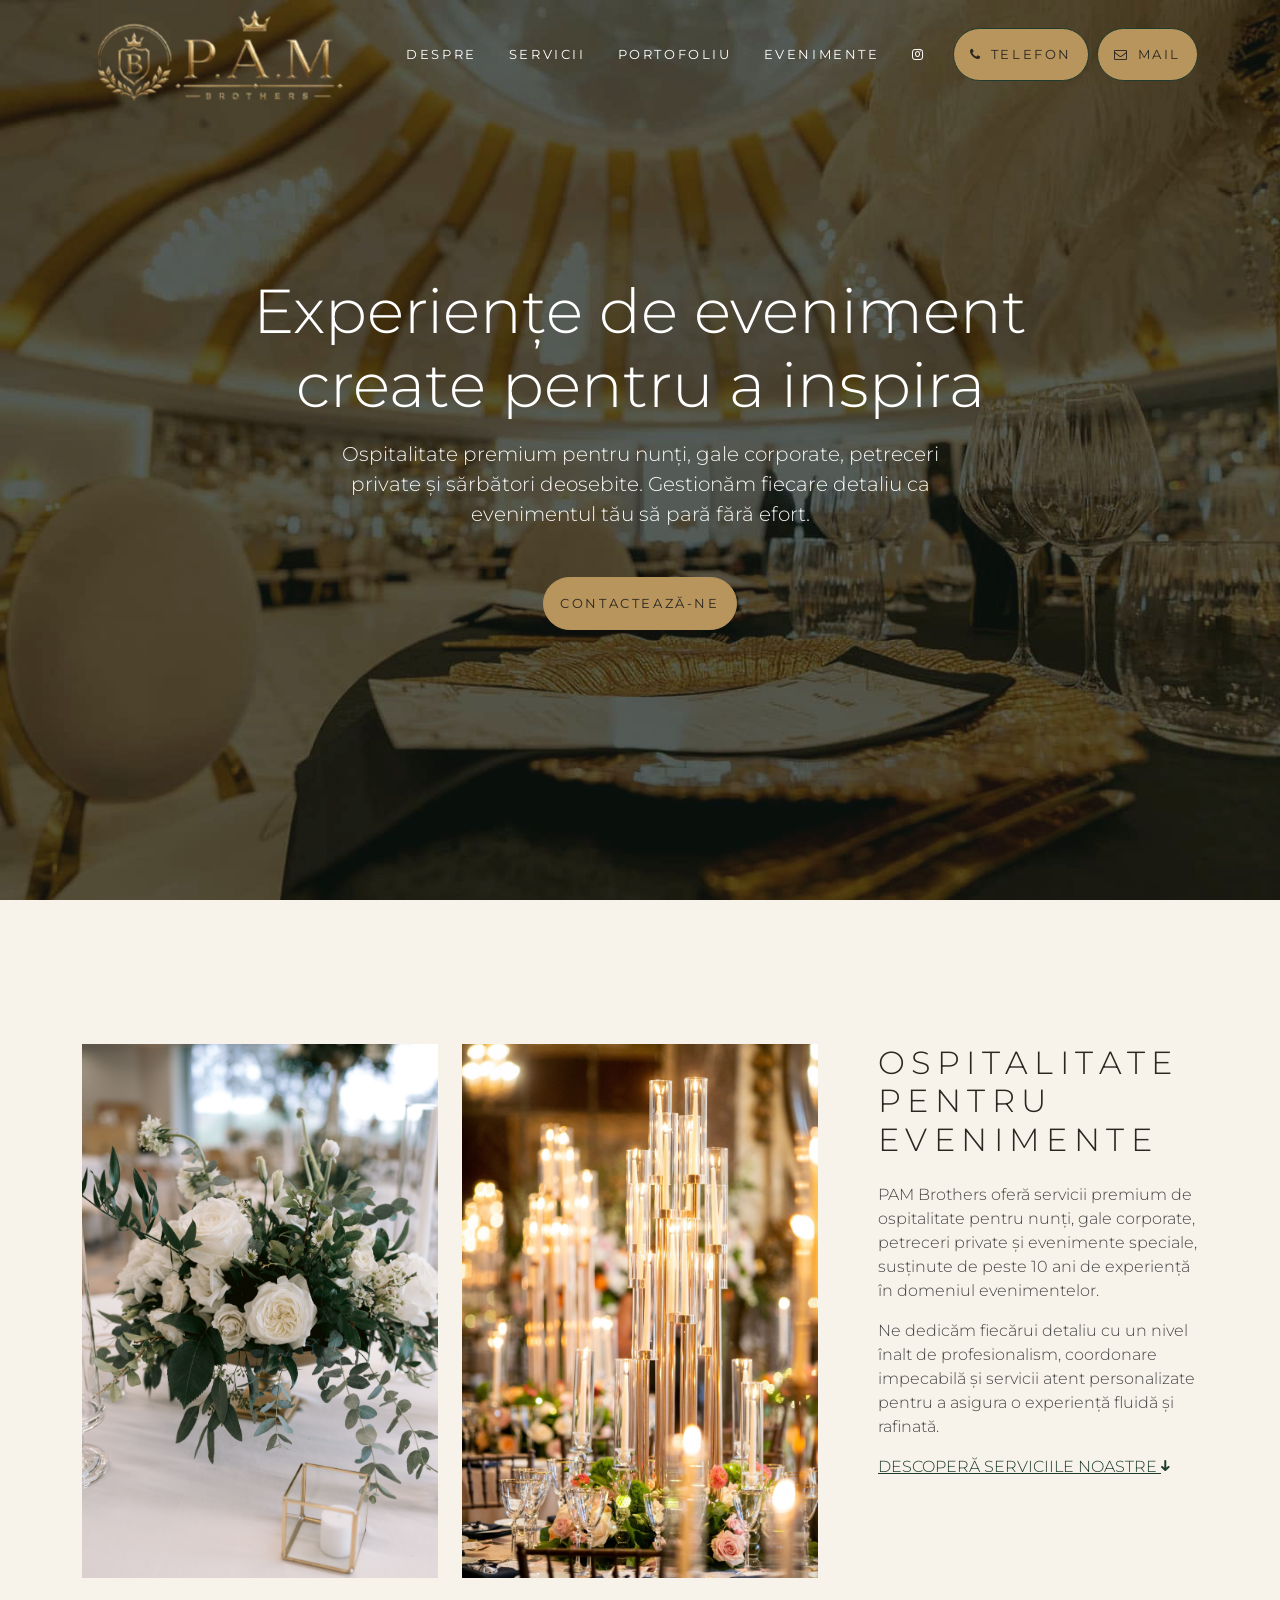
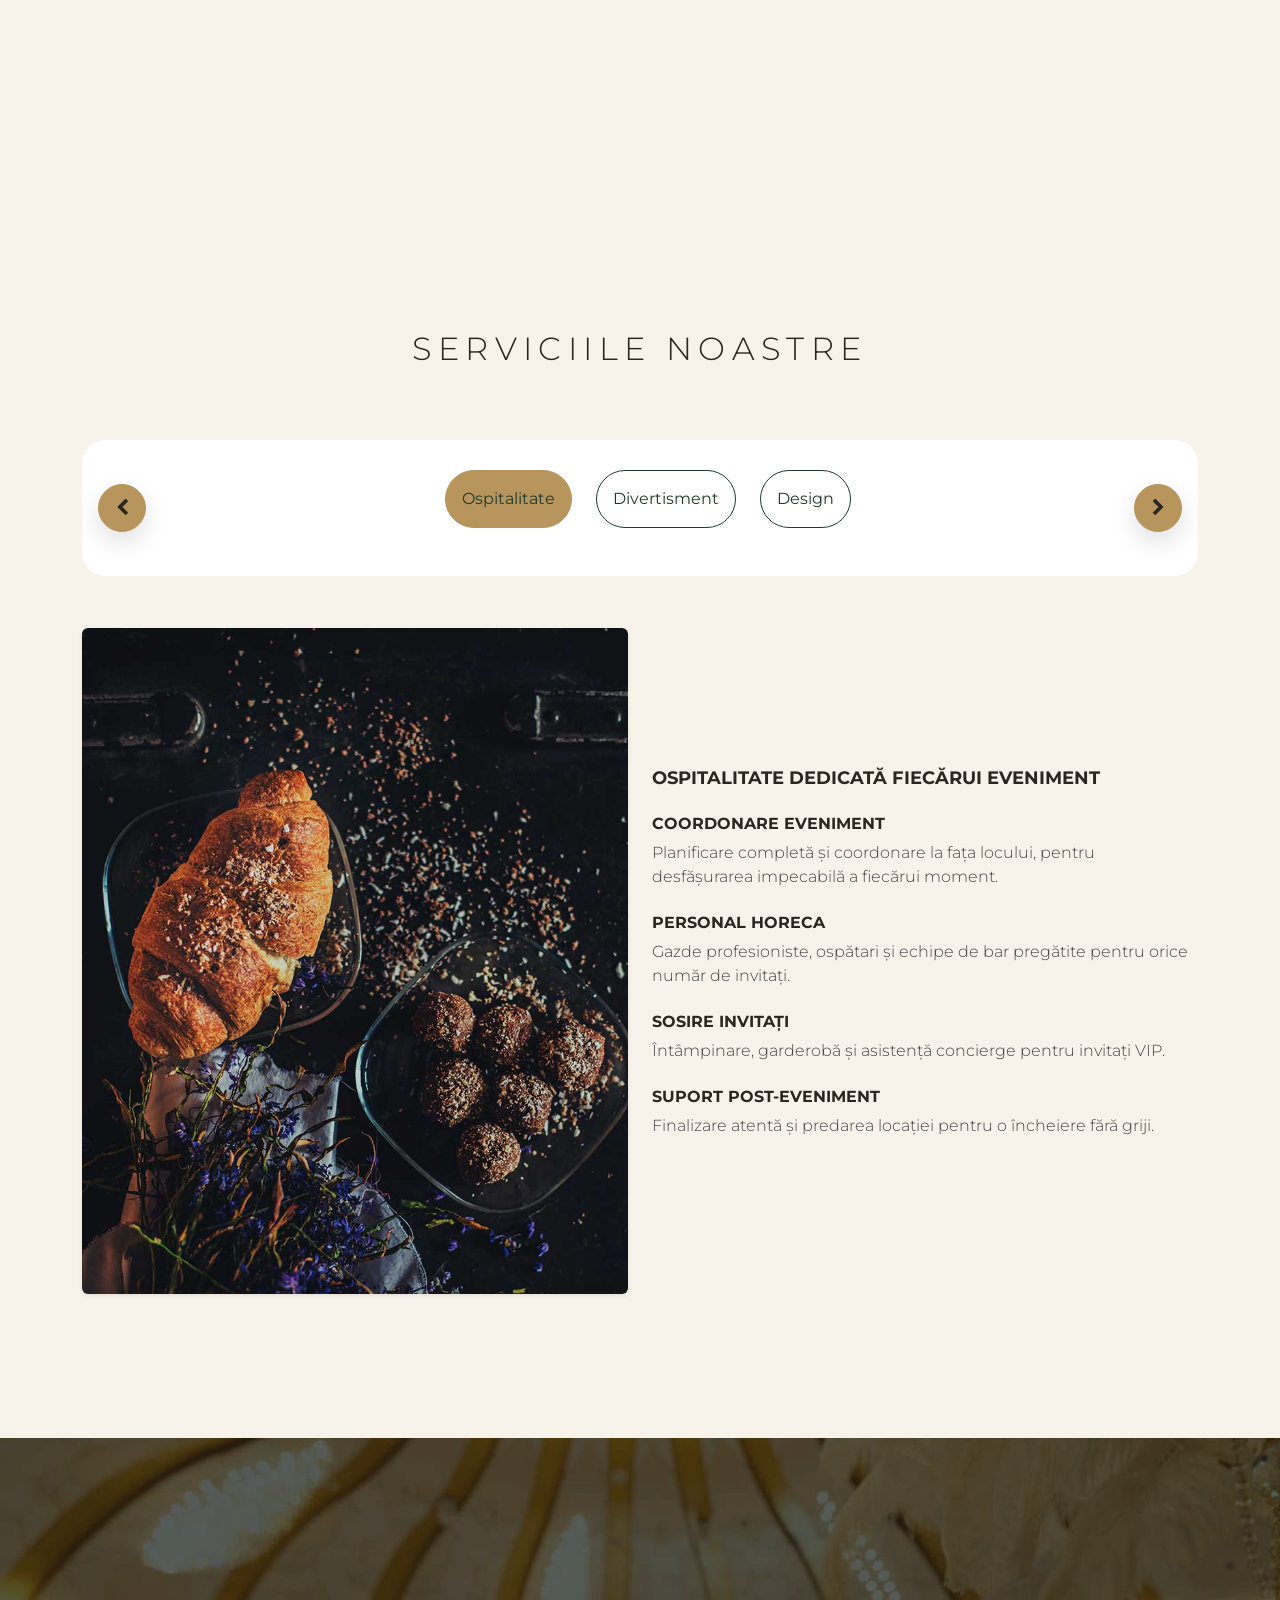
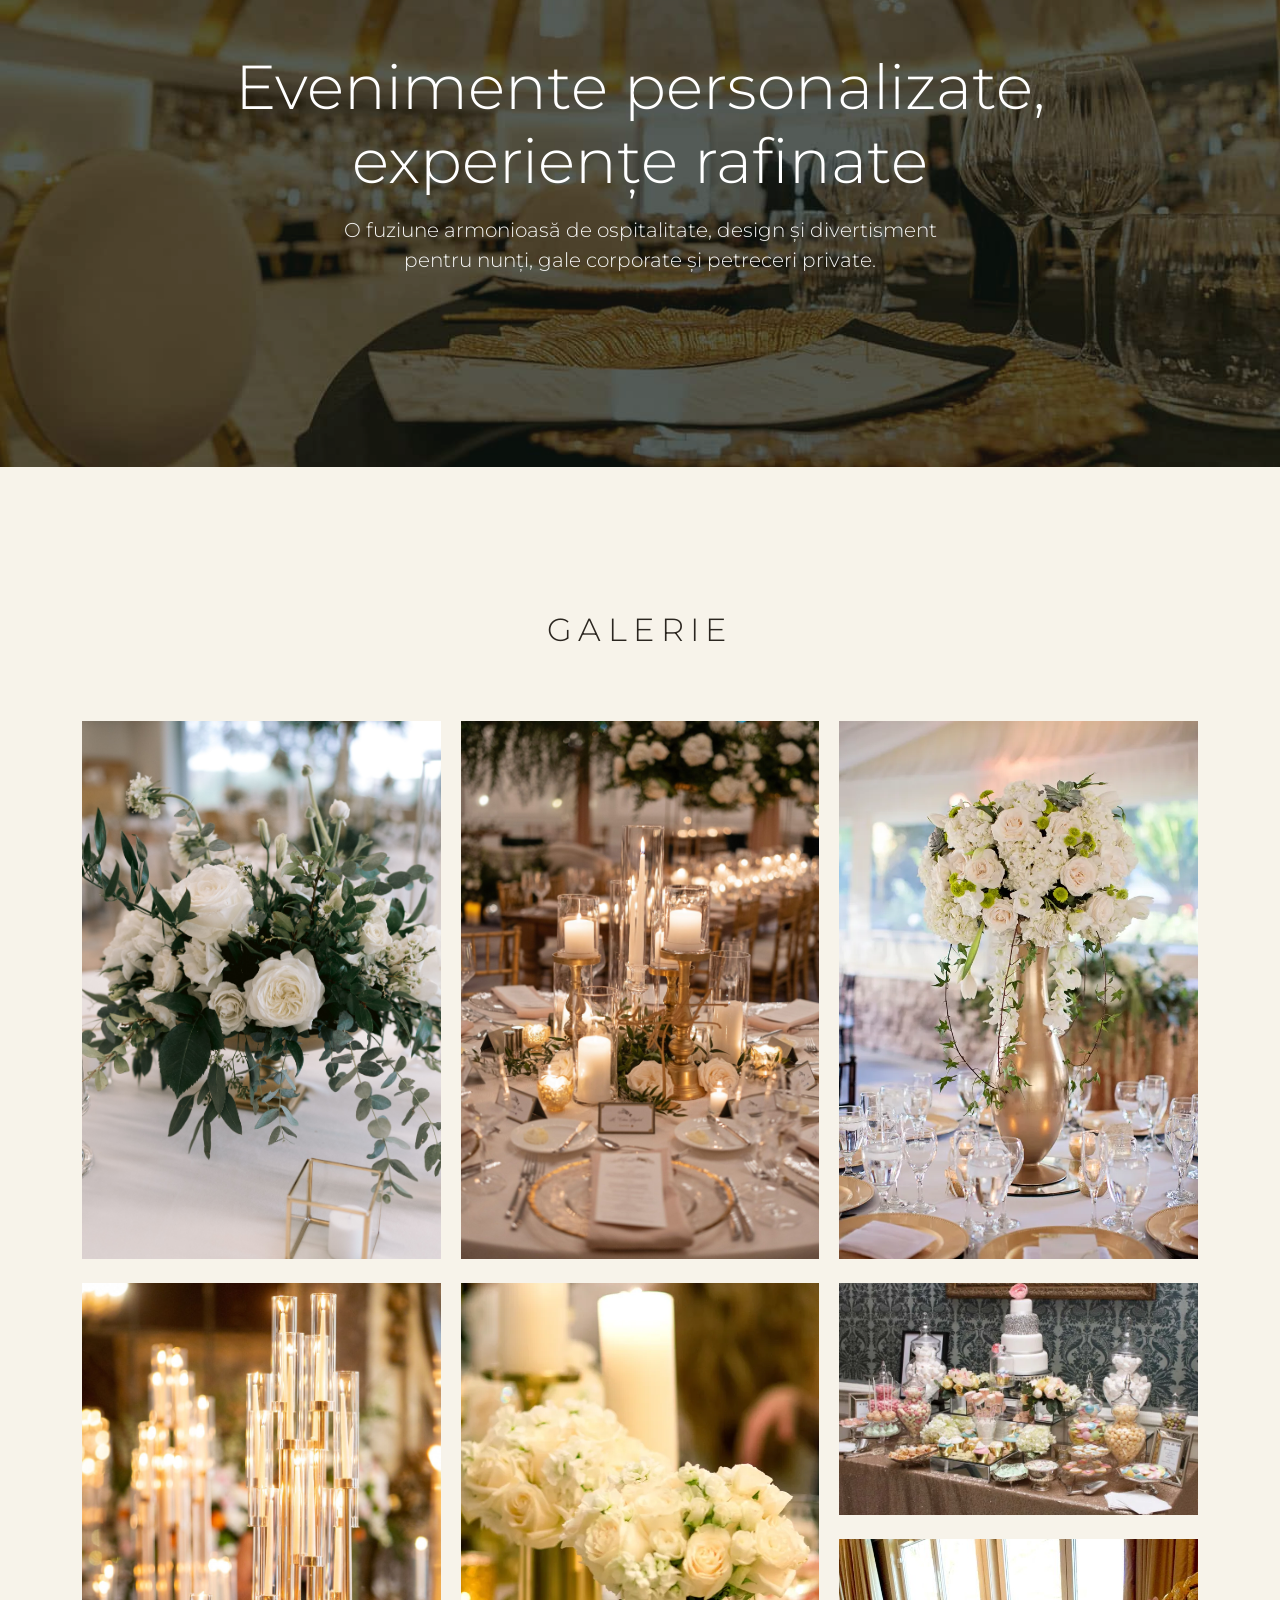
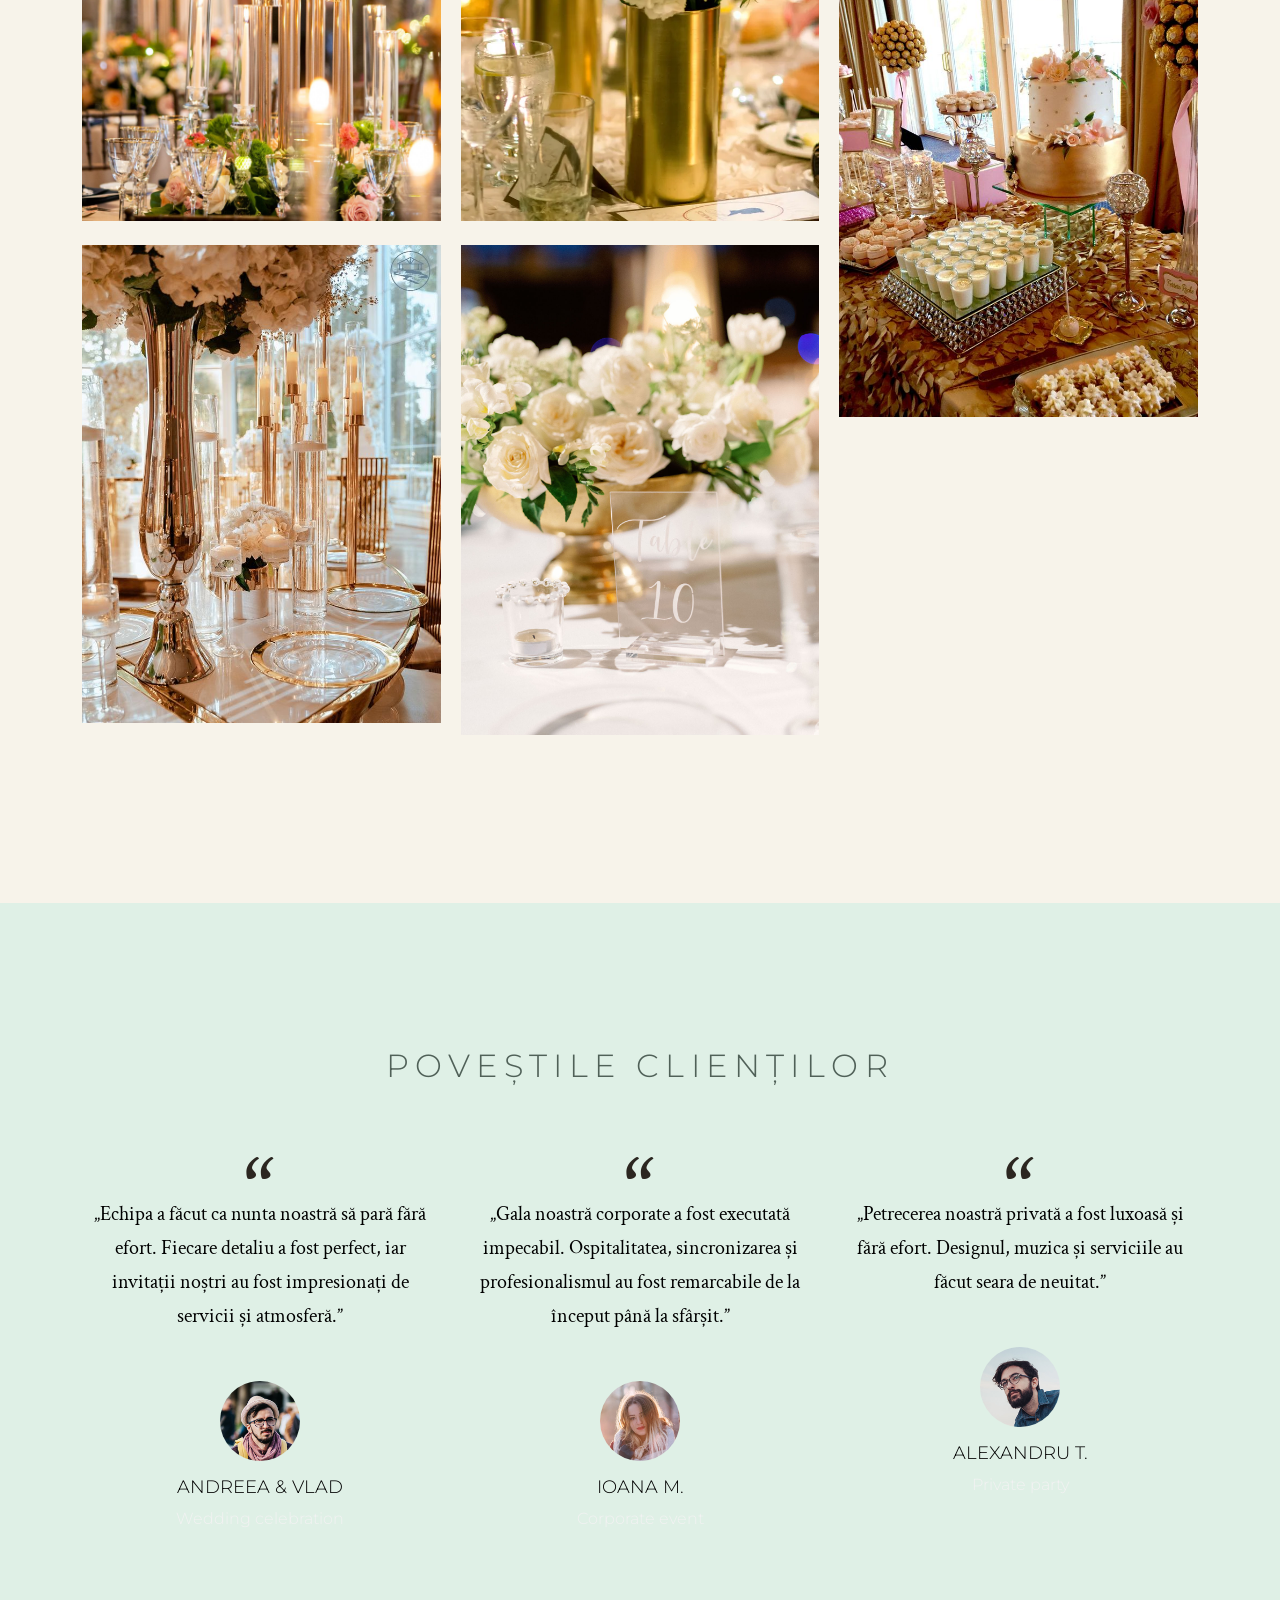
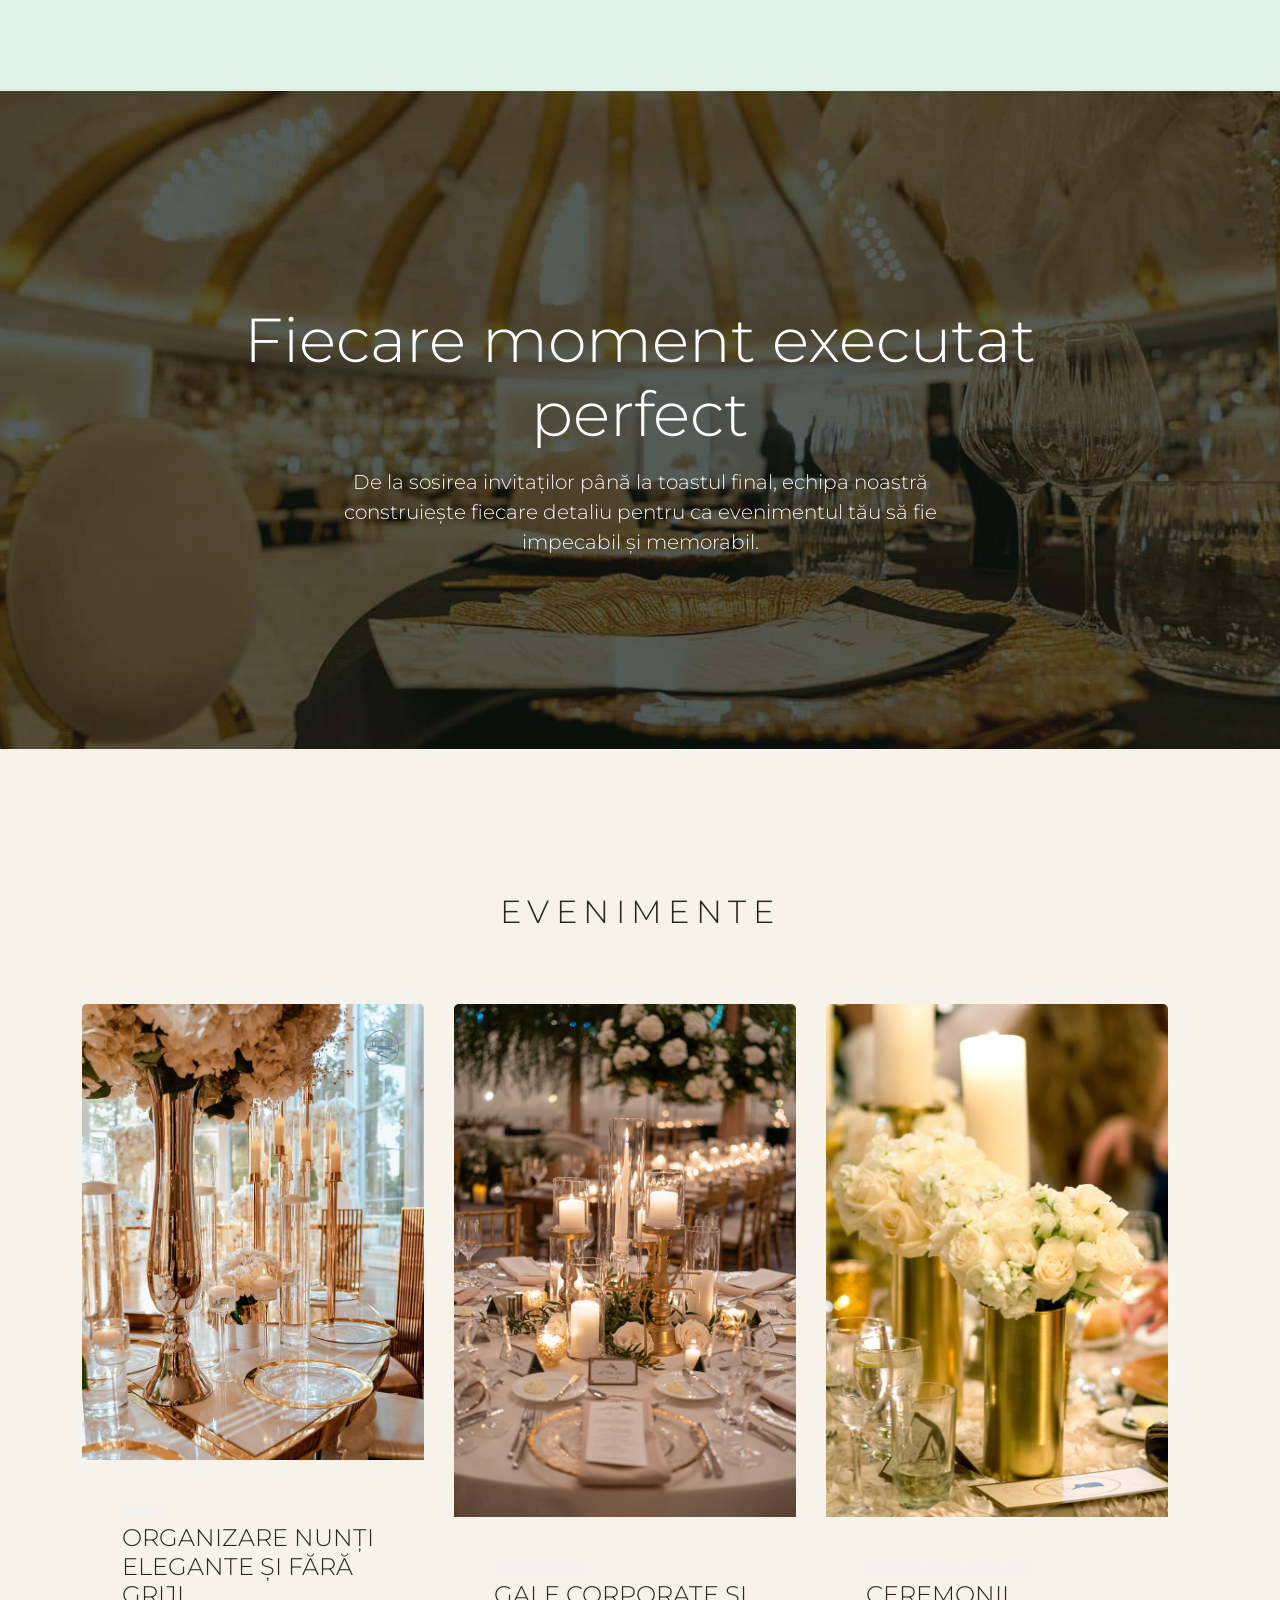
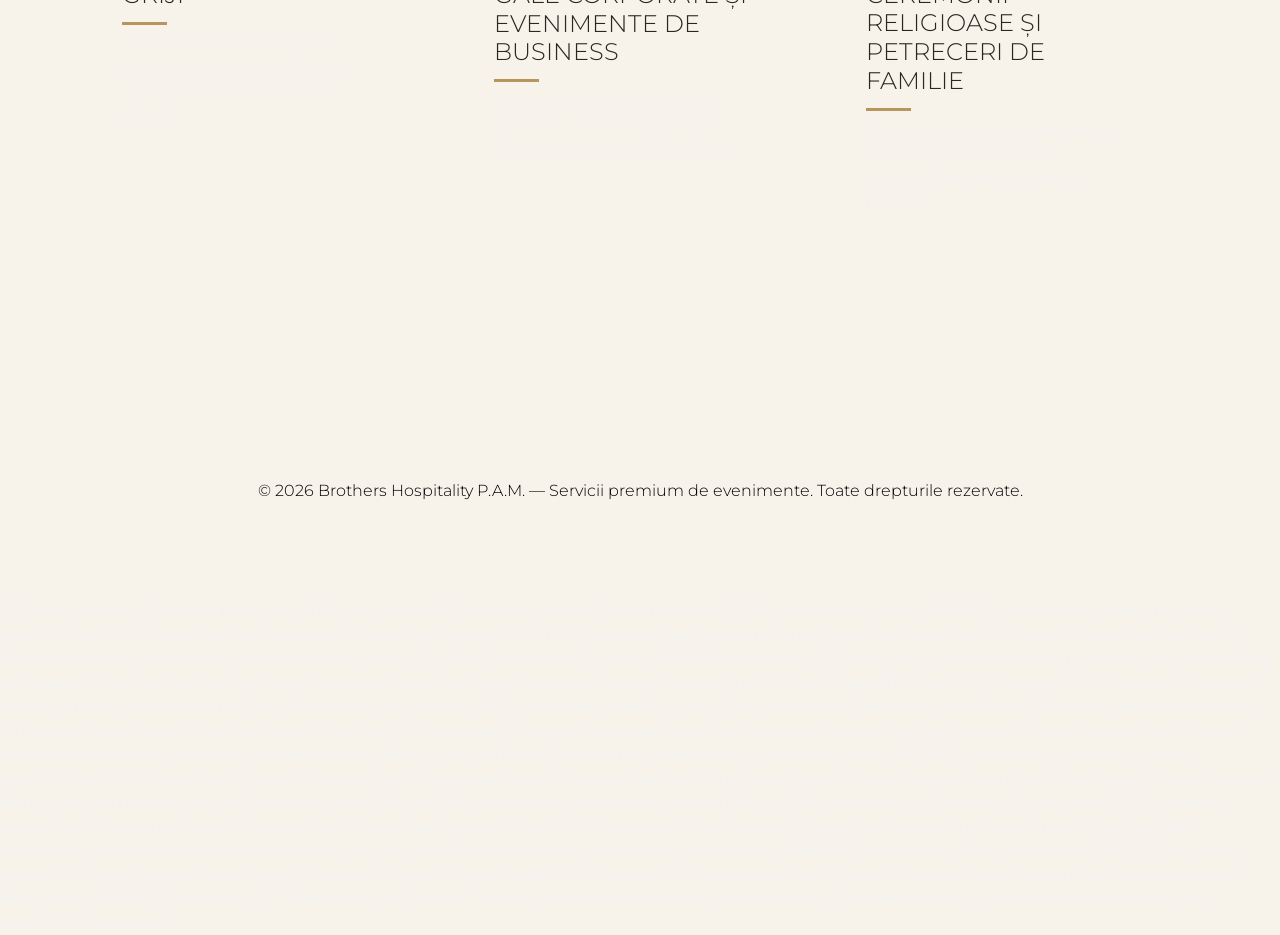
==== index.html @ 6e663c3e "Update index.html" ====
<!DOCTYPE html>
<html lang="ro">
  <head>
    <meta charset="utf-8">
    <meta name="viewport" content="width=device-width, initial-scale=1, shrink-to-fit=no">

    <title>Brothers Hospitality P.A.M. — Servicii Premium de Evenimente</title>
    <meta name="description" content="Servicii premium de evenimente pentru nunți, gale corporate, petreceri private și sărbători speciale.">
    <meta name="keywords" content="servicii evenimente, organizare nunți, gale corporate, petreceri private, ospitalitate, design eveniment">
    <meta name="robots" content="index, follow">

    <!-- Open Graph / Social Meta Tags -->
    <meta property="og:title" content="Brothers Hospitality P.A.M. — Servicii Premium de Evenimente">
    <meta property="og:description" content="Servicii premium de evenimente pentru nunți, gale corporate, petreceri private și sărbători speciale.">
    <meta property="og:image" content="https://pambrothers.com/assets/images/restaurant/1900x1200/img_1.jpg">
    <meta property="og:image:alt" content="Brothers Hospitality event photo">
    <meta property="og:image:width" content="1440">
    <meta property="og:image:height" content="1080">
    <meta property="og:type" content="website">
    <meta property="og:url" content="https://pambrothers.com/">
    <meta property="og:site_name" content="Brothers Hospitality P.A.M.">
    <meta property="og:locale" content="ro_RO">

    <!-- Twitter Card Tags -->
    <meta name="twitter:card" content="summary_large_image">
    <meta name="twitter:title" content="Brothers Hospitality P.A.M. — Servicii Premium de Evenimente">
    <meta name="twitter:description" content="Servicii premium de evenimente pentru nunți, gale corporate, petreceri private și sărbători speciale.">
    <meta name="twitter:image" content="https://pambrothers.com/assets/images/restaurant/1900x1200/img_1.jpg">

    <link href="https://fonts.googleapis.com/css?family=Crimson+Text:400,400i,600|Montserrat:200,300,400, 600, 700" rel="stylesheet">

    <link rel="stylesheet" href="assets/css/bootstrap/bootstrap.css">
    <link rel="stylesheet" href="assets/fonts/ionicons/css/ionicons.min.css">

    <link rel="stylesheet" href="assets/fonts/fontawesome/css/font-awesome.min.css">

    <link rel="stylesheet" href="assets/css/helpers.css">
    <link rel="stylesheet" href="assets/css/style.css">
    <link rel="stylesheet" href="assets/css/restaurant.css">
    <style>
      :root {
        --site-bg: #F7F3EA;
        --site-text: #2B2620;
        --site-accent: #B8955C;
        --site-accent-dark: #1F3B2C;
        --site-text-secondary: #F2F2F2;
        --site-surface: #FFFFFF;

        --brand-white: #F7F3EA;
        --brand-gold: #B8955C;
        --brand-gold-soft: rgba(184, 149, 92, 0.16);
        --brand-dark: #2B2620;
        --brand-gray: #6B655C;

        --bs-primary: #B8955C;
        --bs-primary-rgb: 184,149,92;
        --bs-secondary: #1F3B2C;
        --bs-secondary-rgb: 31,59,44;
        --bs-success: #1F3B2C;
        --bs-success-rgb: 31,59,44;
        --bs-info: #6B655C;
        --bs-info-rgb: 107,101,92;
        --bs-warning: #B8955C;
        --bs-warning-rgb: 184,149,92;
        --bs-danger: #B8955C;
        --bs-danger-rgb: 184,149,92;
        --bs-light: #F7F3EA;
        --bs-light-rgb: 247,243,234;
        --bs-dark: #2B2620;
        --bs-dark-rgb: 43,38,32;
        --bs-body-color: #2B2620;
        --bs-body-bg: #F7F3EA;
        --bs-link-color: #1F3B2C;
        --bs-link-hover-color: #B8955C;
      }
      html, body {
        background-color: var(--site-bg);
        color: var(--site-text);
      }
      body, li, small, .pb_section .card-text, .pb_section .subheading, .testimonial_v1 .heading, .testimonial_v1 blockquote, .pb_section .pb_font-18, .pb_section .pb_font-16 {
        color: var(--site-text-secondary) !important;
      }
      .pb_section, .pb_footer, .bg-light, .pb_bgcolor-light, .card, .pb_card_v1, .pb_card_v2, .pb_card_v3 {
        background-color: var(--site-bg) !important;
      }
      .pb_section h1, .pb_section h2, .pb_section h3, .pb_section h4, .pb_section h5, .pb_section h6,
      .pb_section .heading, .pb_section .card-title, .pb_section .quote,
      .testimonial_v1 .heading, .testimonial_v1 blockquote,
      .pb_footer, .pb_footer a, .pb_footer p, .pb_footer .list-unstyled li {
        color: var(--site-text) !important;
      }
      a, .nav-link, .pb_section a, .pb_section .list-inline-item a, .pb_section .card a {
        color: var(--site-accent-dark) !important;
      }
      a:hover, .nav-link:hover, .pb_section a:hover, .pb_section .list-inline-item a:hover, .pb_section .card a:hover {
        color: var(--site-accent) !important;
      }
      .text-danger, .pb_color-danger, .pb_text-red,
      .pb_text-blue, .pb_text-indigo, .pb_text-purple, .pb_text-pink, .pb_text-orange, .pb_text-yellow, .pb_text-green, .pb_text-teal, .pb_text-cyan,
      .pb_color-primary, .pb_color-secondary, .pb_color-success, .pb_color-info, .pb_color-warning {
        color: var(--site-accent) !important;
      }
      .pb_bgcolor-primary, .pb_bgcolor-secondary, .pb_bgcolor-success, .pb_bgcolor-info, .pb_bgcolor-warning,
      .pb_bg-blue, .pb_bg-indigo, .pb_bg-purple, .pb_bg-pink, .pb_bg-red, .pb_bg-orange, .pb_bg-yellow, .pb_bg-green, .pb_bg-teal, .pb_bg-cyan {
        background-color: var(--site-accent) !important;
      }
      .text-black, .pb_text-black, .pb_text-gray-900, .pb_text-gray-800, .pb_color-dark, .pb_color-dark-opacity-1, .pb_color-dark-opacity-2, .pb_color-dark-opacity-3, .pb_color-dark-opacity-4, .pb_color-dark-opacity-5, .pb_text-gray-700, .pb_text-gray-600 {
        color: var(--site-text-secondary) !important;
      }
      .pb_text-gray-200 { color: #F2E9D5 !important; }
      .pb_text-gray-300 { color: #E6DDD0 !important; }
      .pb_text-gray-400 { color: #D9D0C3 !important; }
      .pb_text-gray-500 { color: #BCB0A5 !important; }
      .pb_footer {
        background-color: var(--site-bg) !important;
        color: var(--site-text-secondary) !important;
      }
      .pb_footer .list-unstyled li, .pb_footer a, .pb_footer .list-inline-item a {
        color: var(--site-text-secondary) !important;
      }
      .pb_footer p {
        color: #000000 !important;
      }
      .pb_footer a:hover {
        color: var(--site-accent) !important;
      }
      .btn, .pb_btn-pill, .btn-primary, .btn-warning, .pb_outline-light, .btn-outline-light,
      .pb_tab_v1 .nav-item a, .pb_tab_v1 .nav-item a.active {
        border-radius: 999px !important;
      }
      .btn-primary, .btn-warning, .btn-outline-primary, .btn-outline-warning, #reserve-btn, .pb_section .btn, .pb_section .pb_btn-pill {
        background-color: var(--site-accent) !important;
        border-color: var(--site-accent) !important;
        color: var(--site-text) !important;
      }
      .btn-primary:hover, .btn-warning:hover, #reserve-btn:hover, .pb_section .btn:hover, .pb_section .pb_btn-pill:hover {
        background-color: #A07D4C !important;
        border-color: #A07D4C !important;
        color: var(--site-text) !important;
      }
      .btn-outline-light, .pb_outline-light {
        color: var(--site-text) !important;
        border-color: var(--site-accent-dark) !important;
      }
      .btn-outline-light:hover, .pb_outline-light:hover, .pb_outline-light:focus, .pb_outline-light:active {
        background-color: rgba(31, 59, 44, 0.08) !important;
        color: var(--site-accent-dark) !important;
      }
      .pb_tab_v1 .nav-item a {
        color: var(--site-text-secondary) !important;
        border-color: rgba(31, 59, 44, 0.1) !important;
      }
      .pb_tab_v1 .nav-item a.active {
        color: var(--site-accent) !important;
        border-color: var(--site-accent) !important;
      }
      .pb_tab_v1 .nav-item a:hover,
      .pb_tab_v1 .nav-item a:focus {
        color: var(--site-accent) !important;
      }
      .cover-bg-black:before {
        background: rgba(31, 59, 44, 0.65) !important;
      }
      .cover-bg-white:before {
        background: rgba(247, 243, 234, 0.7) !important;
      }
      .pb_section.pb_bg-half:before {
        background: rgba(184,149,92,0.14) !important;
      }
      .pb_section .card, .pb_section .pb_card_v1, .pb_section .pb_card_v2, .pb_section .pb_card_v3 {
        border-color: rgba(31,59,44,0.12) !important;
      }
      .pb_card_v2 .icon i:before {
        color: var(--site-accent) !important;
      }
      .testimonial_v1 blockquote,
      .testimonial_v1 .heading {
        color: #000000 !important;
      }
      .testimonial_v1 .subheading {
        color: var(--site-text-secondary) !important;
      }
      .service-category-tabs .nav-link {
        padding: 1rem 1.6rem;
        border-radius: 50px;
        margin: 0 0.25rem;
        background: #ffffff;
        color: #2B2620;
        border: 1px solid #1F3B2C;
        transition: background .25s ease, color .25s ease, border-color .25s ease;
      }
      .service-category-tabs .nav-link:hover {
        background: #F7F3EA;
        color: #2B2620;
      }
      .service-category-tabs .nav-link.active {
        background: #B8955C;
        color: #2B2620;
        border-color: #B8955C;
      }
      .service-tabs-section {
        position: relative;
        background: #ffffff;
        padding: 30px 24px 24px;
        border-radius: 24px;
        margin-bottom: 1.75rem;
      }
      .service-tab-arrows {
        position: absolute;
        top: 50%;
        left: 0;
        right: 0;
        pointer-events: none;
        transform: translateY(-50%);
      }
      .service-tab-arrow {
        position: absolute;
        top: 50%;
        transform: translateY(-50%);
        pointer-events: auto;
        border-radius: 50%;
        width: 48px;
        height: 48px;
        display: inline-flex;
        align-items: center;
        justify-content: center;
        background: #B8955C;
        color: #ffffff;
        box-shadow: 0 10px 25px rgba(0,0,0,.12);
        border: 1px solid rgba(0,0,0,.08);
      }
      .service-tab-prev { left: 16px; }
      .service-tab-next { right: 16px; }
      .service-tab-arrow i { font-size: 18px; }
      .service-category-tabs { justify-content: center; }
      .tab-content {
        padding-top: 1.5rem;
        min-height: 460px;
      }
      .tab-pane {
        min-height: 430px;
      }
      .service-image-col {
        min-height: 340px;
      }
      @media (max-width: 767px) {
        .service-tab-arrow { width: 42px; height: 42px; left: 8px; right: 8px; }
      }
    </style>
  </head>
  <body data-bs-spy="scroll" data-bs-target="#pb-navbar" data-bs-offset="200">
    

    <nav class="navbar navbar-expand-lg navbar-dark pb_navbar pb_scrolled-light" id="pb-navbar">
      <div class="container">
        <a class="navbar-brand d-xl-none d-lg-none d-md-block d-sm-block" href="/">
          <img src="assets/images/restaurant/logo.png" alt="Brothers Hospitality P.A.M. Logo" class="light">
        </a>
        <button class="navbar-toggler" type="button" data-bs-toggle="collapse" data-bs-target="#site-navbar" aria-controls="site-navbar" aria-expanded="false" aria-label="Toggle navigation">
          <span><i class="ion-navicon"></i></span>
        </button>
        <div class="collapse navbar-collapse justify-content-md-center" id="site-navbar">
          <div class="logo-left d-none d-lg-flex align-items-center me-4">
            <a class="nav-link p-0" href="index.html" aria-label="Brothers Hospitality Home">
              <img src="assets/images/restaurant/logo.png" alt="Brothers Hospitality P.A.M. Logo" class="light">
            </a>
          </div>

          <ul class="navbar-nav mx-auto d-flex align-items-center">
            <li class="nav-item"><a class="nav-link text-uppercase pb_letter-spacing-2" href="#section-about">Despre</a></li>
            <li class="nav-item"><a class="nav-link text-uppercase pb_letter-spacing-2" href="events.html">Servicii</a></li>
            <li class="nav-item"><a class="nav-link text-uppercase pb_letter-spacing-2" href="portofoliu.html">Portofoliu</a></li>
            <li class="nav-item"><a class="nav-link text-uppercase pb_letter-spacing-2" href="#section-events">Evenimente</a></li>
            <li class="nav-item"><a class="nav-link p-2" href="https://www.instagram.com/brothersp.a.m/" target="_blank" rel="noopener noreferrer" aria-label="Instagram"><i class="fa fa-instagram" aria-hidden="true"></i></a></li>
          </ul>
          <div class="d-flex align-items-center ms-3 ms-auto navbar-text flex-column flex-md-row">
            <a href="tel:+40772146083" class="btn btn-primary pb_outline-light rounded-0 btn-xl pb_font-13 pb_letter-spacing-2 p-3 me-md-2 mb-2 mb-md-0" aria-label="Telefon">
              <i class="fa fa-phone me-2" aria-hidden="true"></i>telefon
            </a>
            <a href="mailto:brotheshospitality8@gmail.com" class="btn btn-primary pb_outline-light rounded-0 btn-xl pb_font-13 pb_letter-spacing-2 p-3" aria-label="Mail">
              <i class="fa fa-envelope-o me-2" aria-hidden="true"></i>mail
            </a>
          </div>
        </div>
      </div>
    </nav>
    <!-- END nav -->

    <section class="pb_cover_v1 cover-bg-black cover-bg-opacity-4 text-center" style="background-image: url(assets/images/restaurant/1900x1200/img_1.jpg)" id="section-home">
      <div class="container">
        <div class="row align-items-center justify-content-center">
          <div class="col-md-9  order-md-1">
            <h2 class="heading mb-3">Experiențe de eveniment create pentru a inspira</h2>
            <div class="sub-heading"><p class="mb-5">Ospitalitate premium pentru nunți, gale corporate, petreceri private și sărbători deosebite. Gestionăm fiecare detaliu ca evenimentul tău să pară fără efort.</p></div>
            <p><a id="reserve-btn" href="https://wa.me/40772146083" role="button" class="btn pb_outline-light rounded-0 btn-xl pb_font-13 pb_letter-spacing-2 p-3">Contactează-ne</a></p>
          </div>  
        </div>
      </div>
    </section>
    <!-- END section -->
    
    <section class="pb_section" id="section-about">
      <div class="container">
        <div class="row">
          <div class="col-lg-8 mb-5">
            <div class="row">
              <div class="col">
                <p><img src="assets/images/restaurant/800x975/img_4.jpg" alt="Event image" class="img-fluid"></p>
              </div>
              <div class="col">
                <p><img src="assets/images/restaurant/800x975/img_5.jpg" alt="Event image" class="img-fluid"></p>
              </div>
            </div>
          </div>
          <div class="col-lg-4 ps-lg-5 ps-lg-0">
            <h2 class="mb-4 text-uppercase pb_letter-spacing-2">Ospitalitate pentru evenimente</h2>
            <p>PAM Brothers oferă servicii premium de ospitalitate pentru nunți, gale corporate, petreceri private și evenimente speciale, susținute de peste 10 ani de experiență în domeniul evenimentelor.</p>

            <p>Ne dedicăm fiecărui detaliu cu un nivel înalt de profesionalism, coordonare impecabilă și servicii atent personalizate pentru a asigura o experiență fluidă și rafinată.</p>
            <p><a href="#section-menu" class="text-danger text-uppercase no-smooth">Descoperă serviciile noastre <i class="ion-arrow-down-c"></i></a></p>
          </div>
        </div>
      </div>
    </section>
    <!-- END section -->

    <section class="pb_section" id="section-menu">
      <div class="container">
        <div class="row justify-content-center mb-5">
          <div class="col-md-10 text-center">
              <h2 class="mb-4 text-uppercase pb_letter-spacing-2">Serviciile Noastre</h2>
            </div>
          </div>
          <div class="row">
            <div class="col">

              <div class="position-relative service-tabs-section">
                <ul class="nav nav-pills justify-content-center service-category-tabs mb-4" role="tablist">
                  <li class="nav-item ms-3">
                    <a class="nav-link active p-3" data-bs-toggle="tab" href="#hospitality" role="tab">Ospitalitate</a>
                  </li>
                  <li class="nav-item ms-3">
                    <a class="nav-link p-3" data-bs-toggle="tab" href="#entertainment" role="tab">Divertisment</a>
                  </li>
                  <li class="nav-item ms-3">
                    <a class="nav-link p-3" data-bs-toggle="tab" href="#design" role="tab">Design</a>
                  </li>
                </ul>

                <div class="service-tab-arrows">
                  <button class="btn service-tab-arrow service-tab-prev" type="button" aria-label="Anterior"><i class="fa fa-chevron-left" aria-hidden="true"></i></button>
                  <button class="btn service-tab-arrow service-tab-next" type="button" aria-label="Următor"><i class="fa fa-chevron-right" aria-hidden="true"></i></button>
                </div>
              </div>

            <!-- Tab panes -->
            <div class="tab-content">
              <div class="tab-pane fade show active" id="hospitality" role="tabpanel">
                <div class="row align-items-center gy-4">
                  <div class="col-lg-6 service-image-col">
                    <img src="assets/images/restaurant/800x975/img_2.jpg" alt="Ospatar profesional" class="img-fluid rounded shadow-sm h-100" style="object-fit:cover; width:100%;">
                  </div>
                  <div class="col-lg-6">
                    <h3 style="color:var(--site-text) !important;" class="pb_font-18 fw-bold mb-4">Ospitalitate dedicată fiecărui eveniment</h3>
                    <ul class="list-unstyled">
                      <li class="mb-4">
                        <h4 style="color:var(--site-text) !important;" class="pb_font-16 fw-bold">Coordonare eveniment</h4>
                        <p class="mb-0">Planificare completă și coordonare la fața locului, pentru desfășurarea impecabilă a fiecărui moment.</p>
                      </li>
                      <li class="mb-4">
                        <h4 style="color:var(--site-text) !important;" class="pb_font-16 fw-bold">Personal Horeca</h4>
                        <p class="mb-0">Gazde profesioniste, ospătari și echipe de bar pregătite pentru orice număr de invitați.</p>
                      </li>
                      <li class="mb-4">
                        <h4 style="color:var(--site-text) !important;" class="pb_font-16 fw-bold">Sosire invitați</h4>
                        <p class="mb-0">Întâmpinare, garderobă și asistență concierge pentru invitați VIP.</p>
                      </li>
                      <li>
                        <h4 style="color:var(--site-text) !important;" class="pb_font-16 fw-bold">Suport post-eveniment</h4>
                        <p class="mb-0">Finalizare atentă și predarea locației pentru o încheiere fără griji.</p>
                      </li>
                    </ul>
                  </div>
                </div>
              </div>
              <div class="tab-pane fade" id="entertainment" role="tabpanel">
                <div class="row align-items-center gy-4">
                  <div class="col-lg-6 order-lg-2 service-image-col">
                    <img src="assets/images/restaurant/800x975/img_1.jpg" alt="Concert sau divertisment live" class="img-fluid rounded shadow-sm h-100" style="object-fit:cover; width:100%;">
                  </div>
                  <div class="col-lg-6 order-lg-1">
                    <h3 style="color:var(--site-text) !important;" class="pb_font-18 fw-bold mb-4">Divertisment care impresionează</h3>
                    <ul class="list-unstyled">
                      <li class="mb-4">
                        <h4 style="color:var(--site-text) !important;" class="pb_font-16 fw-bold">DJ și sunet</h4>
                        <p class="mb-0">Playlisturi personalizate și sisteme audio premium pentru o atmosferă perfectă.</p>
                      </li>
                      <li class="mb-4">
                        <h4 style="color:var(--site-text) !important;" class="pb_font-16 fw-bold">Entertainment live</h4>
                        <p class="mb-0">Muzicieni, artiști și MC-uri care se sincronizează cu stilul evenimentului tău.</p>
                      </li>
                      <li class="mb-4">
                        <h4 style="color:var(--site-text) !important;" class="pb_font-16 fw-bold">Personal divertisment</h4>
                        <p class="mb-0">Gazde și asistenți dedicați pentru gestionarea impecabilă a momentelor live.</p>
                      </li>
                      <li>
                        <h4 style="color:var(--site-text) !important;" class="pb_font-16 fw-bold">Iluminat scenă</h4>
                        <p class="mb-0">Iluminat dinamic pentru ceremonii, discursuri și momente de impact.</p>
                      </li>
                    </ul>
                  </div>
                </div>
              </div>
              <div class="tab-pane fade" id="design" role="tabpanel">
                <div class="row align-items-center gy-4">
                  <div class="col-lg-6 service-image-col">
                    <img src="assets/images/restaurant/800x975/img_3.jpg" alt="Design de eveniment" class="img-fluid rounded shadow-sm h-100" style="object-fit:cover; width:100%;">
                  </div>
                  <div class="col-lg-6">
                    <h3 style="color:var(--site-text) !important;" class="pb_font-18 fw-bold mb-4">Design memorabil și coerent</h3>
                    <ul class="list-unstyled">
                      <li class="mb-4">
                        <h4 style="color:var(--site-text) !important;" class="pb_font-16 fw-bold">Aranjamente florale</h4>
                        <p class="mb-0">Compoziții florale personalizate și centre de masă elegante.</p>
                      </li>
                      <li class="mb-4">
                        <h4 style="color:var(--site-text) !important;" class="pb_font-16 fw-bold">Pachete decor</h4>
                        <p class="mb-0">Decor de lux, textile și stilizare tematică pentru o atmosferă rafinată.</p>
                      </li>
                      <li class="mb-4">
                        <h4 style="color:var(--site-text) !important;" class="pb_font-16 fw-bold">Design de papetărie</h4>
                        <p class="mb-0">Invitații, meniuri și semnalistică personalizate în ton cu evenimentul.</p>
                      </li>
                      <li>
                        <h4 style="color:var(--site-text) !important;" class="pb_font-16 fw-bold">Semnalistică eveniment</h4>
                        <p class="mb-0">Semnalistică direcțională și detalii branduite pentru o experiență coerentă.</p>
                      </li>
                    </ul>
                  </div>
                </div>
              </div>
            </div>
          </div>
        </div>
      </div>
    </section>
    <!-- END section -->

    <section class="pb_md_py_cover text-center cover-bg-black cover-bg-opacity-4" style="background-image: url(assets/images/restaurant/1900x1200/img_1.jpg)" id="section-highlights">
      <div class="container">
        <div class="row align-items-center justify-content-center">
          <div class="col-md-9  order-md-1">
            <h2 class="heading mb-3">Evenimente personalizate, experiențe rafinate</h2>
            <p class="sub-heading">O fuziune armonioasă de ospitalitate, design și divertisment pentru nunți, gale corporate și petreceri private.</p>
          </div>  
        </div>
      </div>
    </section>
    <!-- END section -->

    <section class="pb_section" id="section-gallery">
      <div class="container">
        <div class="row justify-content-center mb-5">
          <div class="col-md-10 text-center">
            <h2 class="mb-4 text-uppercase pb_letter-spacing-2">Galerie</h2>
          </div>
        </div>
        <div class="row">
          <div class="col">
            <div class="card-columns">
              <div class="card border-0 mb-4">
                <a href="assets/images/restaurant/800x975/img_4.jpg" class="pb_hover-zoom image-popup">
                  <img class="img-fluid" src="assets/images/restaurant/800x975/img_4.jpg" alt="Image caption here">
                  <i class="ion-ios-search-strong icon"></i>
                </a>
              </div>
              <div class="card border-0 mb-4">
                <a href="assets/images/restaurant/800x975/img_5.jpg" class="pb_hover-zoom image-popup">
                  <img class="img-fluid" src="assets/images/restaurant/800x975/img_5.jpg" alt="Image caption here">
                  <i class="ion-ios-search-strong icon"></i>
                </a>
              </div>
              <div class="card border-0 mb-4">
                <a href="assets/images/restaurant/800x975/img_6.jpg" class="pb_hover-zoom image-popup">
                  <img class="img-fluid" src="assets/images/restaurant/800x975/img_6.jpg" alt="Image caption here">
                  <i class="ion-ios-search-strong icon"></i>
                </a>
              </div>
              <div class="card border-0 mb-4">
                <a href="assets/images/restaurant/800x975/img_7.jpg" class="pb_hover-zoom image-popup">
                  <img class="img-fluid" src="assets/images/restaurant/800x975/img_7.jpg" alt="Image caption here">
                  <i class="ion-ios-search-strong icon"></i>
                </a>
              </div>
              <div class="card border-0 mb-4">
                <a href="assets/images/restaurant/800x975/img_8.jpg" class="pb_hover-zoom image-popup">
                  <img class="img-fluid" src="assets/images/restaurant/800x975/img_8.jpg" alt="Image caption here">
                  <i class="ion-ios-search-strong icon"></i>
                </a>
              </div>
              <div class="card border-0 mb-4">
                <a href="assets/images/restaurant/800x975/img_9.jpg" class="pb_hover-zoom image-popup">
                  <img class="img-fluid" src="assets/images/restaurant/800x975/img_9.jpg" alt="Image caption here">
                  <i class="ion-ios-search-strong icon"></i>
                </a>
              </div>
              <div class="card border-0 mb-4">
                <a href="assets/images/restaurant/800x975/img_10.jpg" class="pb_hover-zoom image-popup">
                  <img class="img-fluid" src="assets/images/restaurant/800x975/img_10.jpg" alt="Image caption here">
                  <i class="ion-ios-search-strong icon"></i>
                </a>
              </div>
              
              <div class="card border-0 mb-4">
                <a href="assets/images/restaurant/800x975/img_11.jpg" class="pb_hover-zoom image-popup">
                  <img class="img-fluid" src="assets/images/restaurant/800x975/img_11.jpg" alt="Image caption here">
                  <i class="ion-ios-search-strong icon"></i>
                </a>
              </div>
              <div class="card border-0 mb-4">
                <a href="assets/images/restaurant/800x975/img_12.jpg" class="pb_hover-zoom image-popup">
                  <img class="img-fluid" src="assets/images/restaurant/800x975/img_12.jpg" alt="Image caption here">
                  <i class="ion-ios-search-strong icon"></i>
                </a>
              </div>
            </div>
          </div>
        </div>
      </div>
    </section>
    <!-- END section -->
    <section class="pb_section cover-bg-cyan cover-bg-opacity-3">
      <div class="container">
         <div class="row justify-content-center mb-5">
          <div class="col-md-10 text-center">
            <h2 class="mb-4 text-uppercase pb_letter-spacing-2">Poveștile clienților</h2>
          </div>
        </div>
        <div class="row">
          <div class="col-md">
            <div class="media d-block text-center testimonial_v1 pb_quote_v1">
              <div class="media-body">
                <div class="quote pb_text-black">&ldquo;</div>
                <blockquote class="mb-5 pb_font-20">„Echipa a făcut ca nunta noastră să pară fără efort. Fiecare detaliu a fost perfect, iar invitații noștri au fost impresionați de servicii și atmosferă.”</blockquote>
                <img class="d-flex text-center mx-auto mb-3 rounded-circle" src="assets/images/persons/person_1.jpg" alt="Event client photo">
                <h3 class="heading">Andreea & Vlad</h3>
                <p class="subheading">Wedding celebration</p>
              </div>
            </div>
          </div>
          <div class="col-md">
            <div class="media d-block text-center testimonial_v1 pb_quote_v1">
              <div class="media-body">
                <div class="quote pb_text-black">&ldquo;</div>
                <blockquote class="mb-5 pb_font-20">„Gala noastră corporate a fost executată impecabil. Ospitalitatea, sincronizarea și profesionalismul au fost remarcabile de la început până la sfârșit.”</blockquote>
                <img class="d-flex text-center mx-auto mb-3 rounded-circle" src="assets/images/persons/person_5.jpg" alt="Event client photo">
                <h3 class="heading">Ioana M.</h3>
                <p class="subheading">Corporate event</p>
                
              </div>
            </div>
          </div>
          <div class="col-md">
            <div class="media d-block text-center testimonial_v1 pb_quote_v1">
              
              <div class="media-body">
                <div class="quote pb_text-black">&ldquo;</div>
                <blockquote class="mb-5 pb_font-20">„Petrecerea noastră privată a fost luxoasă și fără efort. Designul, muzica și serviciile au făcut seara de neuitat.”</blockquote>
                <img class="d-flex text-center mx-auto mb-3 rounded-circle" src="assets/images/persons/person_2.jpg" alt="Event client photo">
                <h3 class="heading">Alexandru T.</h3>
                <p class="subheading">Private party</p>
                
              </div>
            </div>
          </div>
        </div>
      </div>
    </section>
    <!-- END section -->
    <section class="pb_md_py_cover text-center cover-bg-black cover-bg-opacity-4" style="background-image: url(assets/images/restaurant/1900x1200/img_1.jpg)" id="section-values">
      <div class="container">
        <div class="row align-items-center justify-content-center">
          <div class="col-md-9  order-md-1">
            <h2 class="heading mb-3">Fiecare moment executat perfect</h2>
            <p class="sub-heading">De la sosirea invitaților până la toastul final, echipa noastră construiește fiecare detaliu pentru ca evenimentul tău să fie impecabil și memorabil.</p>
          </div>  
        </div>
      </div>
    </section>
    <!-- END section -->
    <section class="pb_section bg-light" id="section-events">
      <div class="container">
        <div class="row justify-content-center mb-5">
          <div class="col-md-10 text-center">
            <h2 class="mb-4 text-uppercase pb_letter-spacing-2">Evenimente</h2>
          </div>
        </div>
        <div class="row">
          <div class="card-deck">
            <div class="card border-0">
              <img class="card-img-top" src="assets/images/restaurant/800x975/img_6.jpg" alt="Evenimente nunti botez cununie corporate">
              <div class="card-body pb_p-40">
                <small class="text-uppercase pb_color-dark-opacity-3 fw-bold">Nunti</small>
                <h4 class="card-title text-danger">Organizare nunți elegante și fără griji</h4>
                <p class="card-text">Creăm nunți memorabile cu coordonare completă, servicii rafinate și atenție la fiecare detaliu.</p>
              </div>
            </div>
            <div class="card border-0">
              <img class="card-img-top" src="assets/images/restaurant/800x975/img_7.jpg" alt="Evenimente corporate">
              <div class="card-body pb_p-40">
                <small class="text-uppercase pb_color-dark-opacity-3 fw-bold">Corporate</small>
                <h4 class="card-title text-danger">Gale corporate și evenimente de business</h4>
                <p class="card-text">De la conferințe la dineuri de premiere, oferim ospitalitate premium și execuție fără cusur.</p>
              </div>
            </div>
            <div class="card border-0">
              <img class="card-img-top" src="assets/images/restaurant/800x975/img_8.jpg" alt="Evenimente botez cununie">
              <div class="card-body pb_p-40">
                <small class="text-uppercase pb_color-dark-opacity-3 fw-bold">Botezuri și cununii</small>
                <h4 class="card-title text-danger">Ceremonii religioase și petreceri de familie</h4>
                <p class="card-text">Botezuri și cununii planificate cu grijă, eleganță și servicii personalizate pentru fiecare familie.</p>
              </div>
            </div>
          </div>
        </div>
      </div>
    </section>
    <!-- END section -->

    <footer class="pb_footer bg-light" role="contentinfo">
      <div class="container">
        <div class="row">
          <div class="col text-center">
            <p>&copy; 2026 Brothers Hospitality P.A.M. — Servicii premium de evenimente. Toate drepturile rezervate.</p>
          </div>
        </div>
      </div>
    </footer>

    <!-- loader -->
    <div id="pb_loader" class="show fullscreen"><svg class="circular" width="48px" height="48px"><circle class="path-bg" cx="24" cy="24" r="22" fill="none" stroke-width="4" stroke="#eeeeee"/><circle class="path" cx="24" cy="24" r="22" fill="none" stroke-width="4" stroke-miterlimit="10" stroke="#FDA04F"/></svg></div>
    

    <script src="assets/js/bootstrap.bundle.min.js"></script>
    <script src="assets/js/main.js"></script>
    <script>
      document.addEventListener('DOMContentLoaded', function () {
        var tabs = Array.from(document.querySelectorAll('.service-category-tabs .nav-link'));
        var activeIndex = tabs.findIndex(function(tab){ return tab.classList.contains('active'); });
        if (activeIndex < 0) activeIndex = 0;
        function showTab(index) {
          if (!tabs[index]) return;
          var tab = new bootstrap.Tab(tabs[index]);
          tab.show();
        }
        function setActiveIndex(index) {
          activeIndex = (index + tabs.length) % tabs.length;
        }
        function nextTab() {
          setActiveIndex(activeIndex + 1);
          showTab(activeIndex);
        }
        function prevTab() {
          setActiveIndex(activeIndex - 1);
          showTab(activeIndex);
        }
        tabs.forEach(function(tab, index) {
          tab.addEventListener('shown.bs.tab', function() { activeIndex = index; });
        });
        // Auto-rotation disabled — user requested no autoscroll/auto-rotate
        var rotateInterval = null;
        function resetInterval() {
          // no-op while auto-rotation is disabled
        }
        document.querySelector('.service-tab-next').addEventListener('click', function() {
          nextTab();
          resetInterval();
        });
        document.querySelector('.service-tab-prev').addEventListener('click', function() {
          prevTab();
          resetInterval();
        });
      });
    </script>
/* Cookie banner (IDs come from the HTML we provided) */
#cookie-banner{
  background: #F7F3EA !important;
  color: #2B2620 !important;
  border: 1px solid rgba(31,59,44,0.25) !important;
  box-shadow: 0 10px 30px rgba(0,0,0,0.10) !important;
  border-radius: 14px !important;
  font-family: inherit; /* matches your site */
}

#cookie-banner .cookie-title,
#cookie-banner [style*="Cookie Preferences"]{
  color: #2B2620 !important;
}

/* Body text */
#cookie-banner{
  -webkit-font-smoothing: antialiased;
  -moz-osx-font-smoothing: grayscale;
}

#cookie-banner #cookie-settings{
  border-top: 1px solid rgba(31,59,44,0.25) !important;
}

/* Buttons */
#cookie-banner button{
  border-radius: 12px !important;
  font-weight: 800 !important;
  padding: 10px 16px !important;
  transition: transform 0.08s ease, background-color 0.15s ease, border-color 0.15s ease, color 0.15s ease;
}

/* Necessary + Reject (secondary/outline) */
#cookie-banner #btn-necessary,
#cookie-banner #btn-reject,
#cookie-banner #btn-settings,
#cookie-banner #btn-close-settings{
  background: transparent !important;
  color: #2B2620 !important;
  border: 1px solid rgba(31,59,44,0.35) !important;
}

#cookie-banner #btn-necessary:hover,
#cookie-banner #btn-reject:hover,
#cookie-banner #btn-settings:hover,
#cookie-banner #btn-close-settings:hover{
  background: rgba(31,59,44,0.06) !important;
  border-color: rgba(31,59,44,0.55) !important;
}

/* Primary CTA (Accent/CTA) */
#cookie-banner #btn-analytics,
#cookie-banner #btn-save{
  background: #B8955C !important;
  color: #2B2620 !important;
  border: 1px solid rgba(184,149,92,0.85) !important;
}

#cookie-banner #btn-analytics:hover,
#cookie-banner #btn-save:hover{
  background: #B8955C !important;
  filter: brightness(0.97);
}

/* Checkbox accent */
#cookie-banner input[type="checkbox"]{
  accent-color: #B8955C !important;
}

/* Secondary text */
#cookie-banner #cookie-settings,
#cookie-banner label{
  color: #6B655C !important;
}

/* Make sure any “Detalii”-like text or links inside banner stay readable */
#cookie-banner a, 
#cookie-banner span{
  color: #2B2620 !important;
}

  </body>
</html>
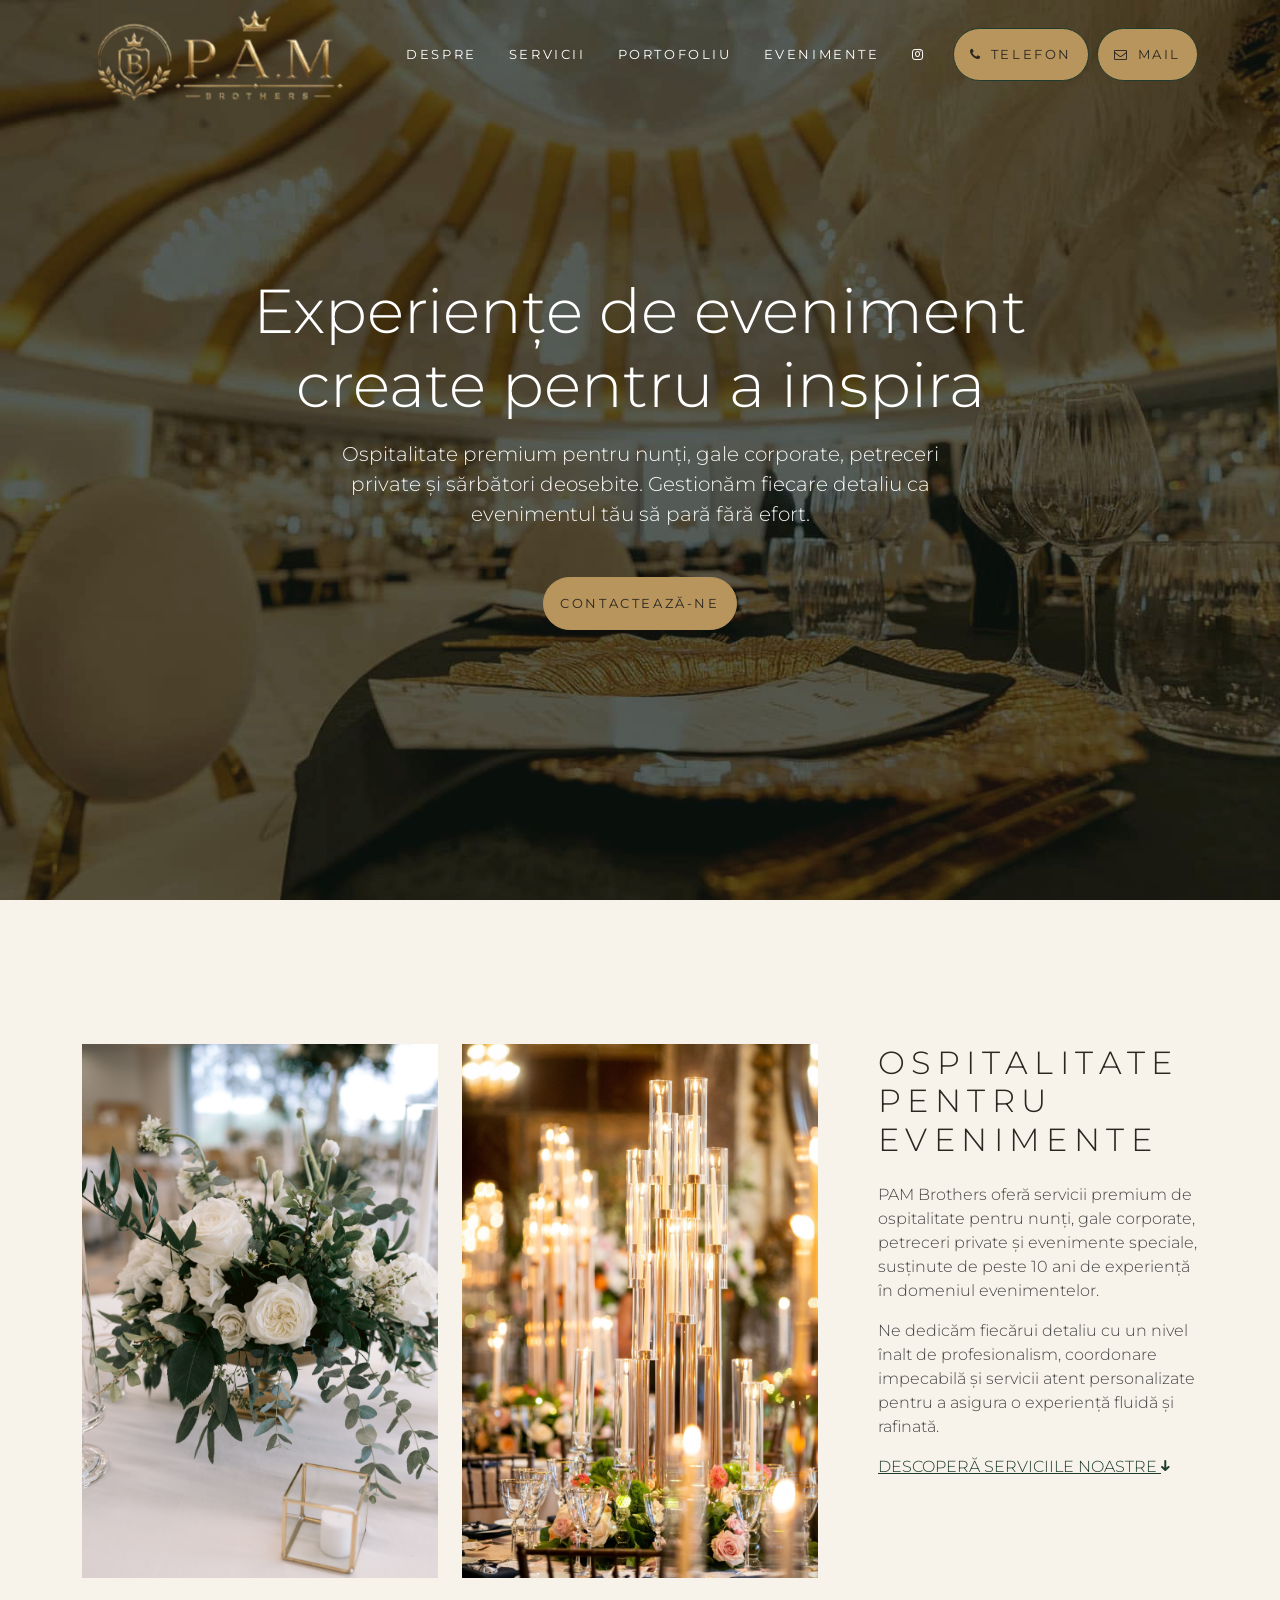
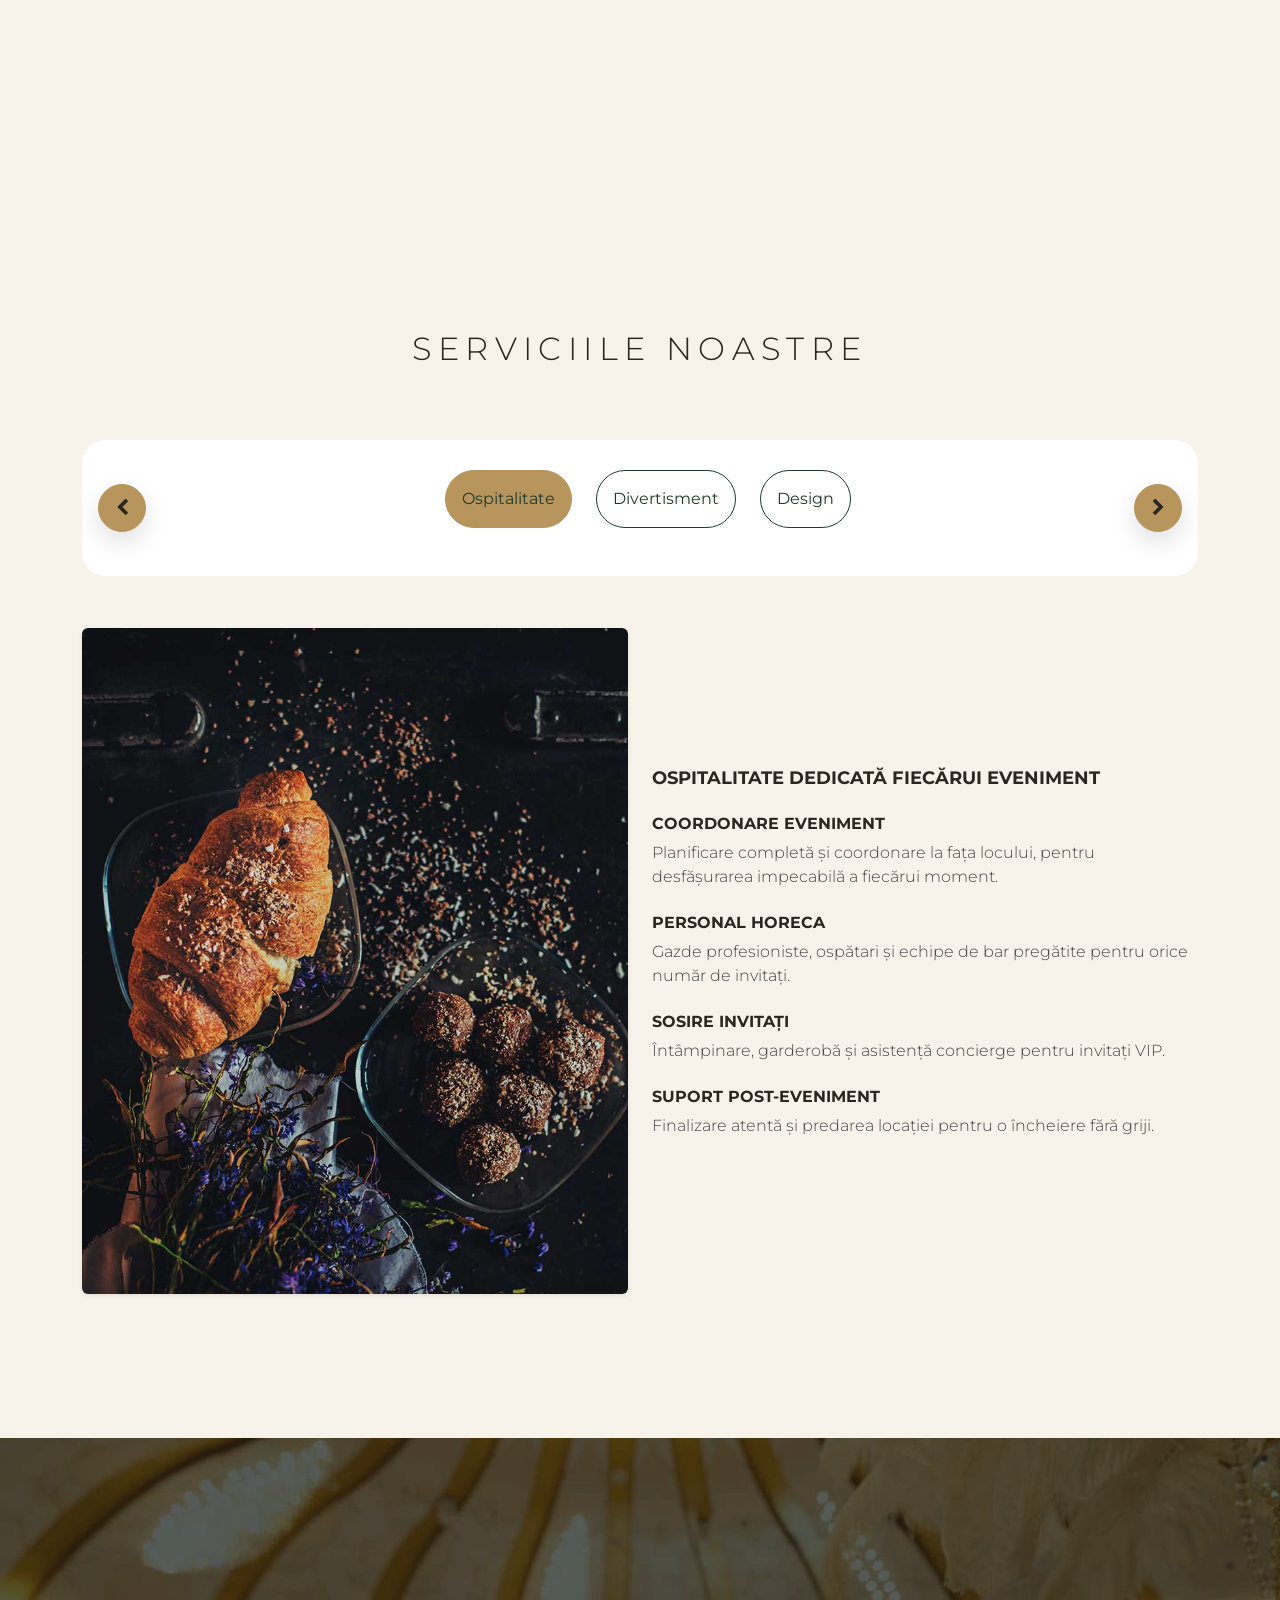
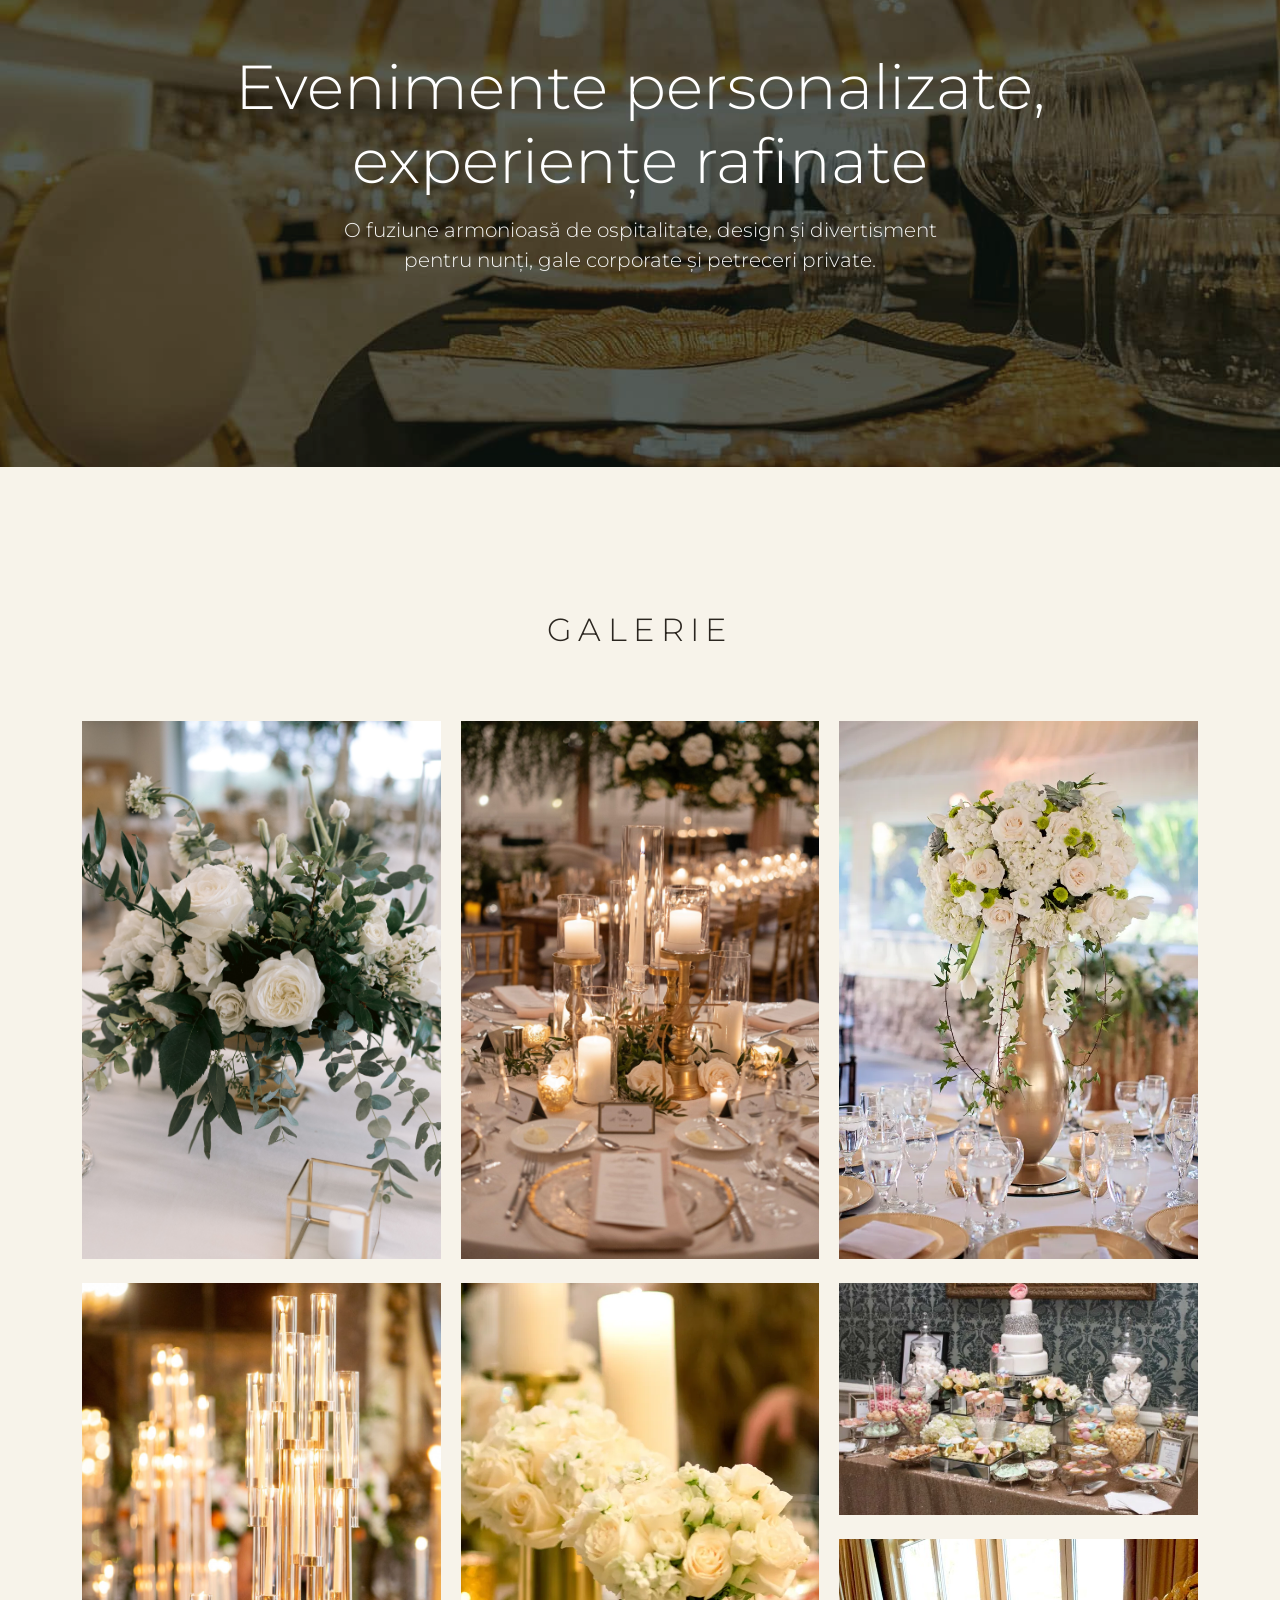
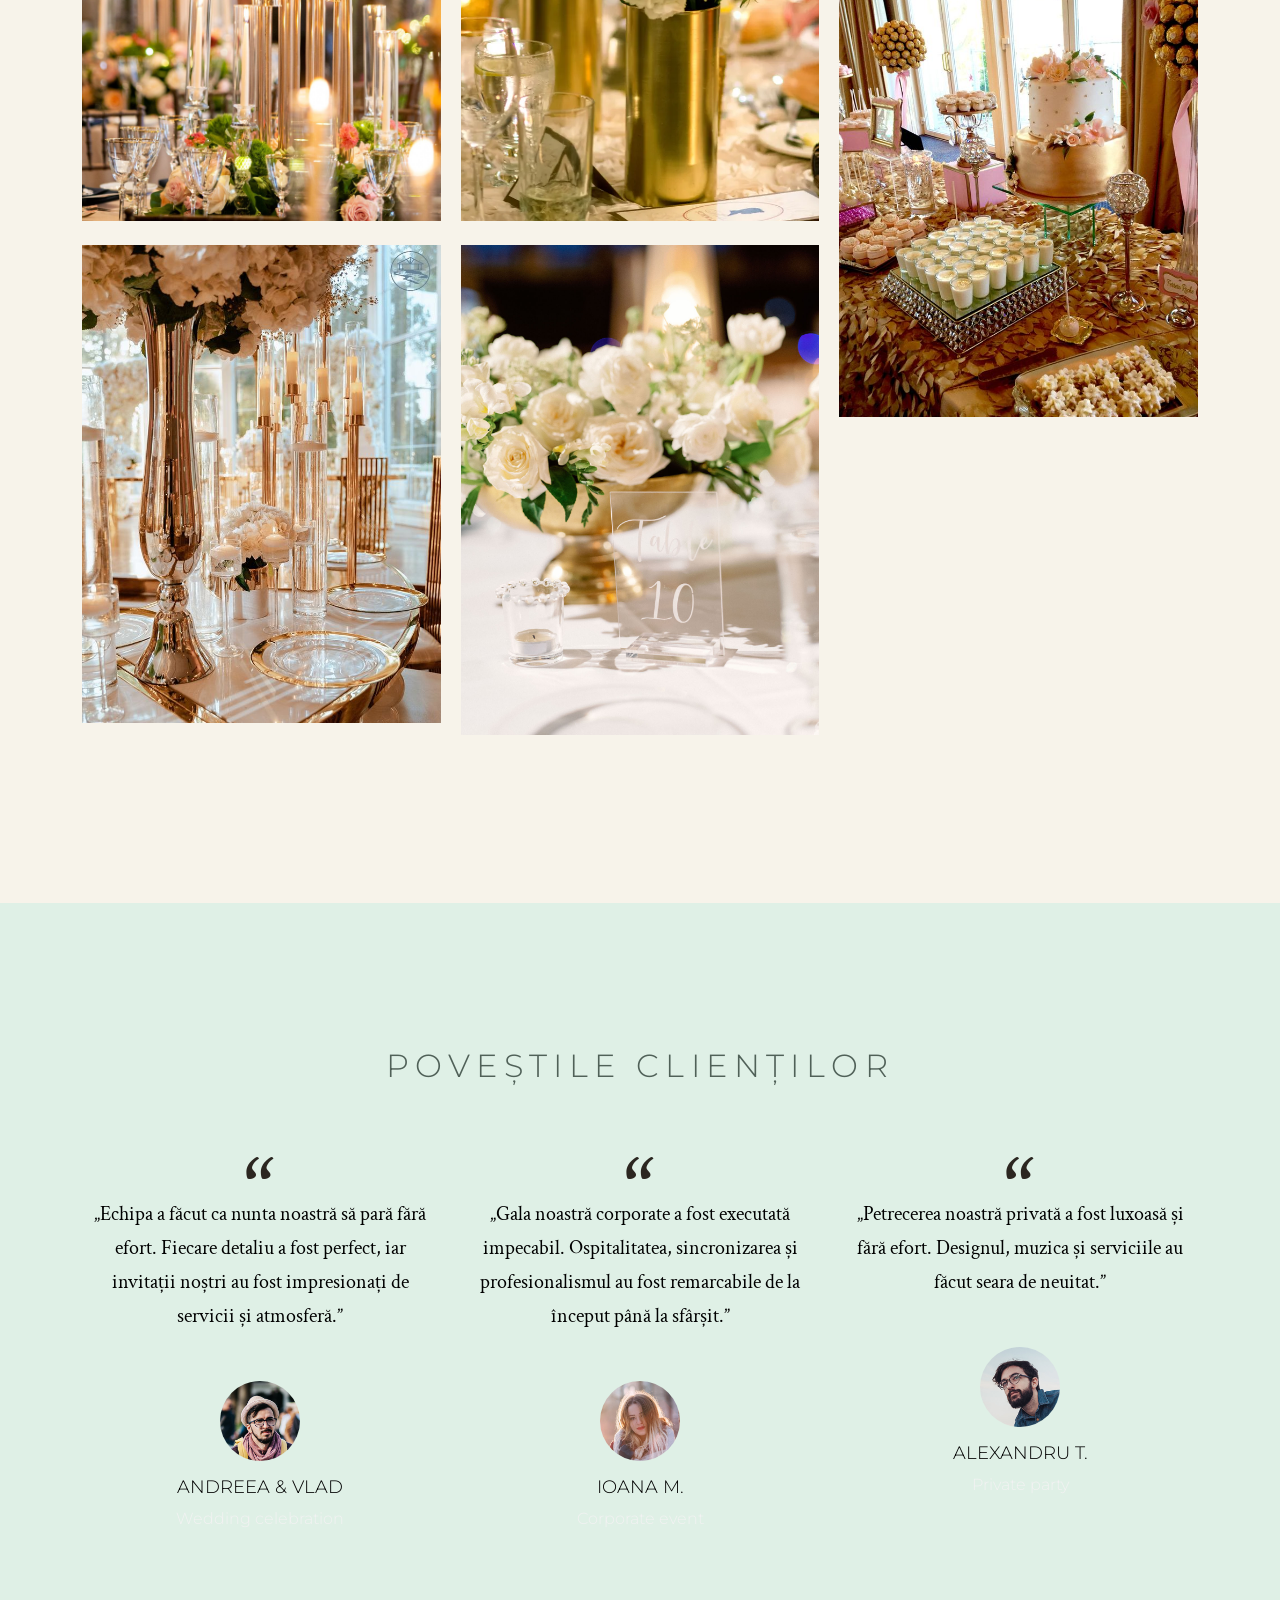
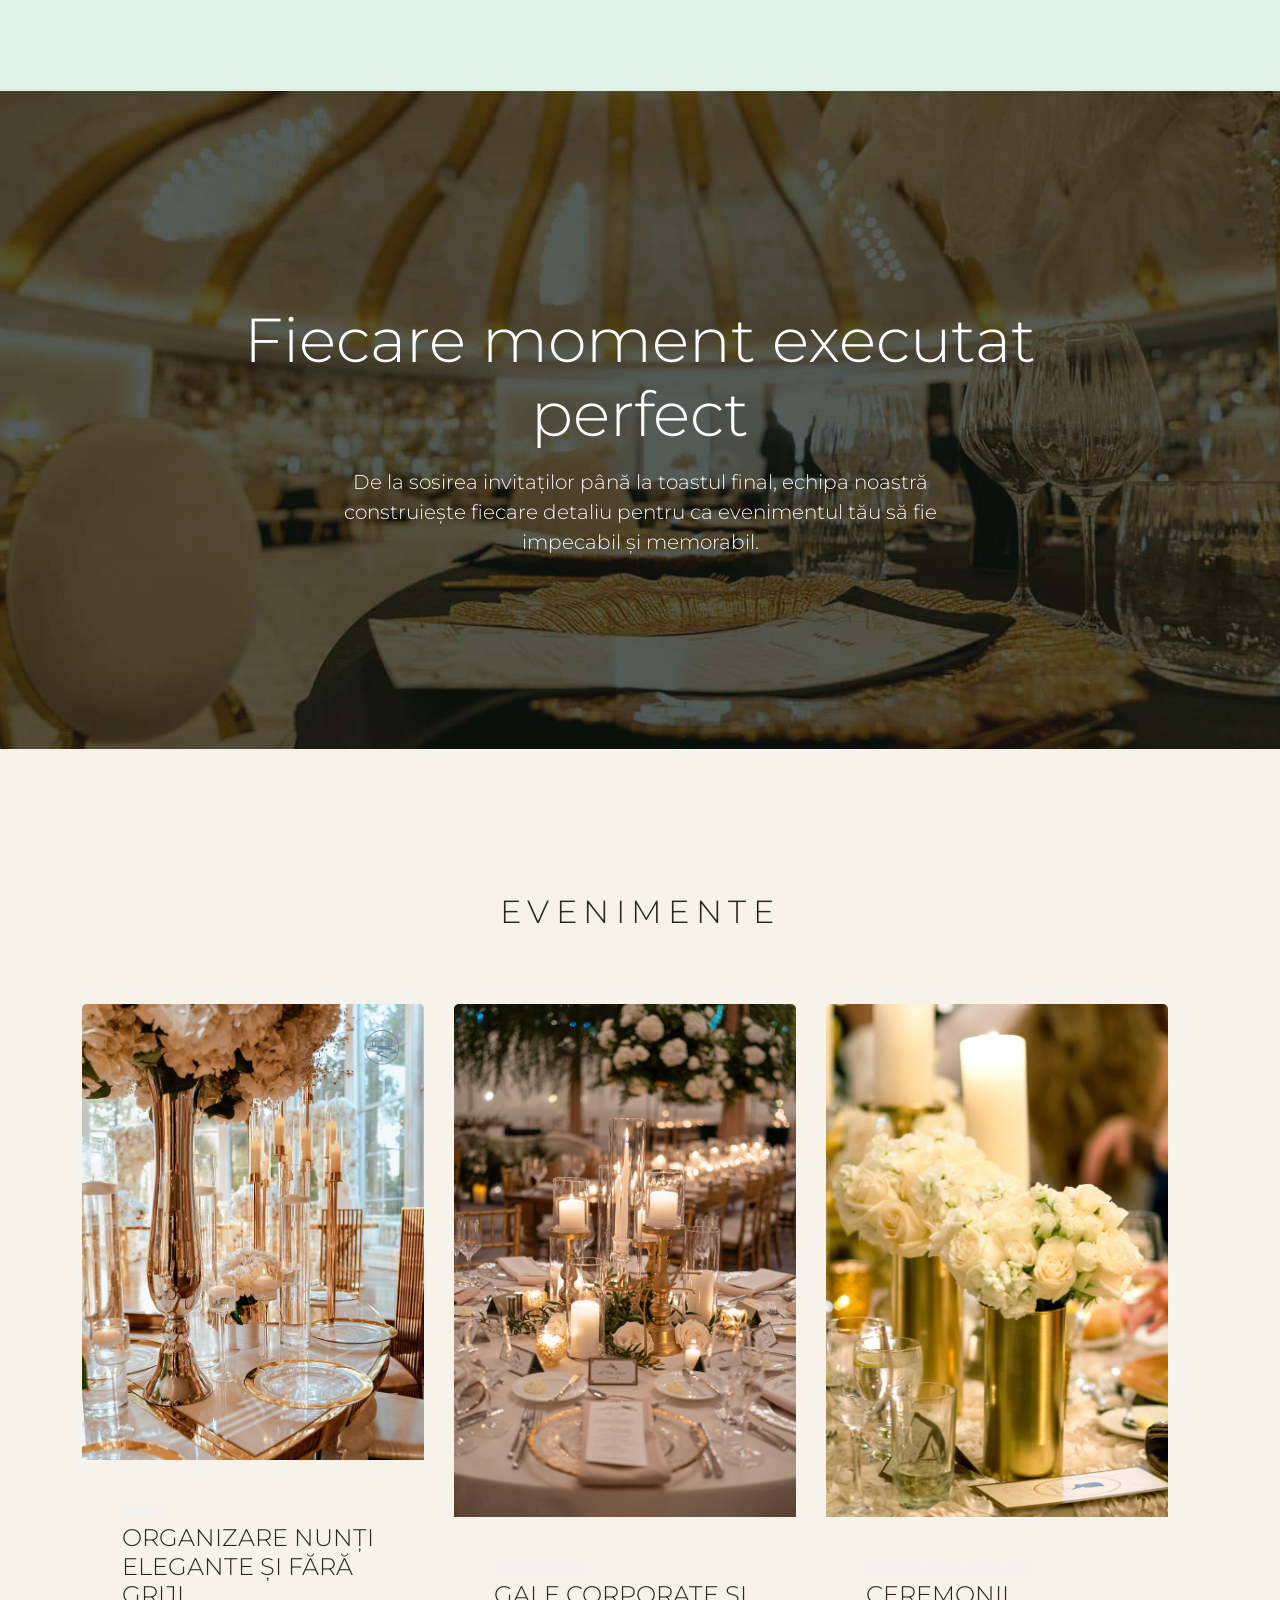
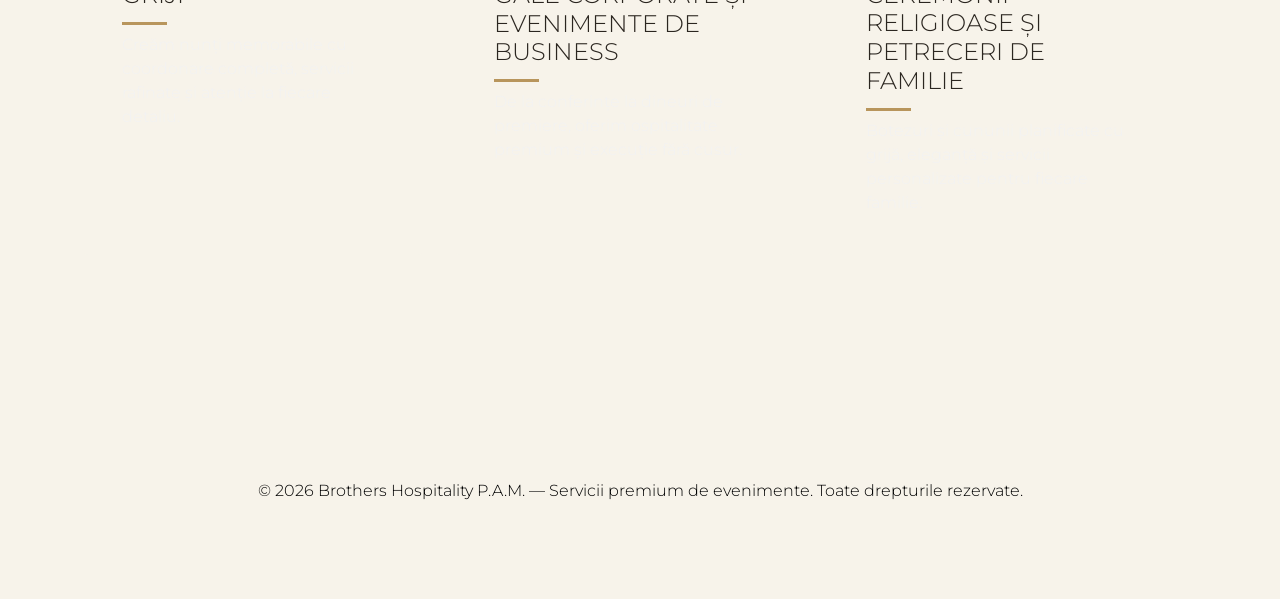
==== commit c5f06804: "Update index.html" ====
--- a/index.html
+++ b/index.html
@@ -681,41 +681,52 @@
           resetInterval();
         });
       });
-    </script>
-/* Cookie banner (IDs come from the HTML we provided) */
+/* Cookie banner: force it to behave like a fixed banner */
 #cookie-banner{
+  position: fixed !important;
+  left: 16px !important;
+  right: 16px !important;
+  bottom: 16px !important;
+
+  z-index: 99999 !important;
+
+  display: none !important; /* JS controls showing */
+  opacity: 1 !important;
+
   background: #F7F3EA !important;
   color: #2B2620 !important;
+
+  padding: 18px 18px !important;
+  border-radius: 14px !important;
+
   border: 1px solid rgba(31,59,44,0.25) !important;
   box-shadow: 0 10px 30px rgba(0,0,0,0.10) !important;
-  border-radius: 14px !important;
-  font-family: inherit; /* matches your site */
+
+  font-family: Arial, sans-serif !important;
 }
 
-#cookie-banner .cookie-title,
-#cookie-banner [style*="Cookie Preferences"]{
+/* Make sure banner children are not forced to display as inline text */
+#cookie-banner *{
+  box-sizing: border-box !important;
+}
+
+/* Headings/labels readable */
+#cookie-banner label,
+#cookie-banner #cookie-settings{
+  color: #6B655C !important;
+}
+
+/* Buttons (CTA accent) */
+#cookie-banner #btn-analytics,
+#cookie-banner #btn-save{
+  background: #B8955C !important;
   color: #2B2620 !important;
-}
-
-/* Body text */
-#cookie-banner{
-  -webkit-font-smoothing: antialiased;
-  -moz-osx-font-smoothing: grayscale;
-}
-
-#cookie-banner #cookie-settings{
-  border-top: 1px solid rgba(31,59,44,0.25) !important;
-}
-
-/* Buttons */
-#cookie-banner button{
+  border: 1px solid rgba(184,149,92,0.85) !important;
   border-radius: 12px !important;
   font-weight: 800 !important;
-  padding: 10px 16px !important;
-  transition: transform 0.08s ease, background-color 0.15s ease, border-color 0.15s ease, color 0.15s ease;
 }
 
-/* Necessary + Reject (secondary/outline) */
+/* Outline buttons */
 #cookie-banner #btn-necessary,
 #cookie-banner #btn-reject,
 #cookie-banner #btn-settings,
@@ -723,28 +734,8 @@
   background: transparent !important;
   color: #2B2620 !important;
   border: 1px solid rgba(31,59,44,0.35) !important;
-}
-
-#cookie-banner #btn-necessary:hover,
-#cookie-banner #btn-reject:hover,
-#cookie-banner #btn-settings:hover,
-#cookie-banner #btn-close-settings:hover{
-  background: rgba(31,59,44,0.06) !important;
-  border-color: rgba(31,59,44,0.55) !important;
-}
-
-/* Primary CTA (Accent/CTA) */
-#cookie-banner #btn-analytics,
-#cookie-banner #btn-save{
-  background: #B8955C !important;
-  color: #2B2620 !important;
-  border: 1px solid rgba(184,149,92,0.85) !important;
-}
-
-#cookie-banner #btn-analytics:hover,
-#cookie-banner #btn-save:hover{
-  background: #B8955C !important;
-  filter: brightness(0.97);
+  border-radius: 12px !important;
+  font-weight: 800 !important;
 }
 
 /* Checkbox accent */
@@ -752,17 +743,5 @@
   accent-color: #B8955C !important;
 }
 
-/* Secondary text */
-#cookie-banner #cookie-settings,
-#cookie-banner label{
-  color: #6B655C !important;
-}
-
-/* Make sure any “Detalii”-like text or links inside banner stay readable */
-#cookie-banner a, 
-#cookie-banner span{
-  color: #2B2620 !important;
-}
-
   </body>
 </html>
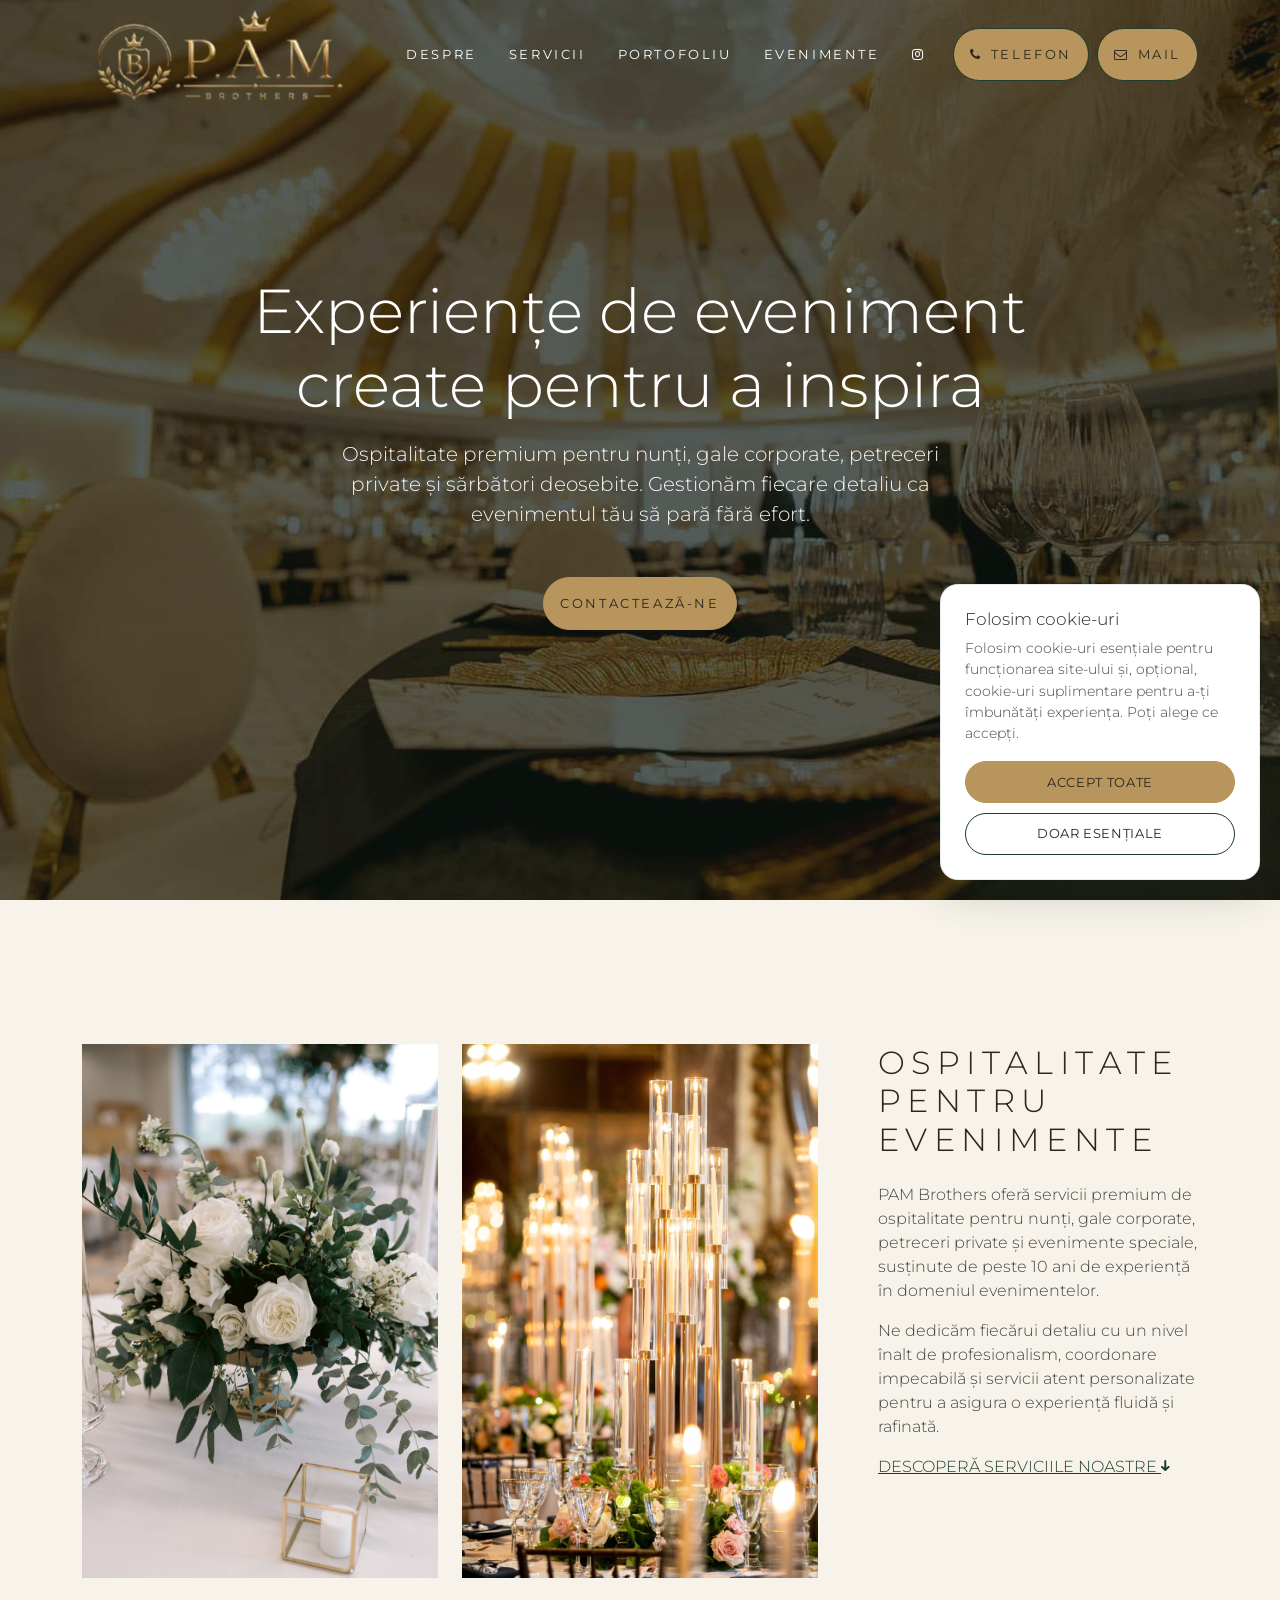
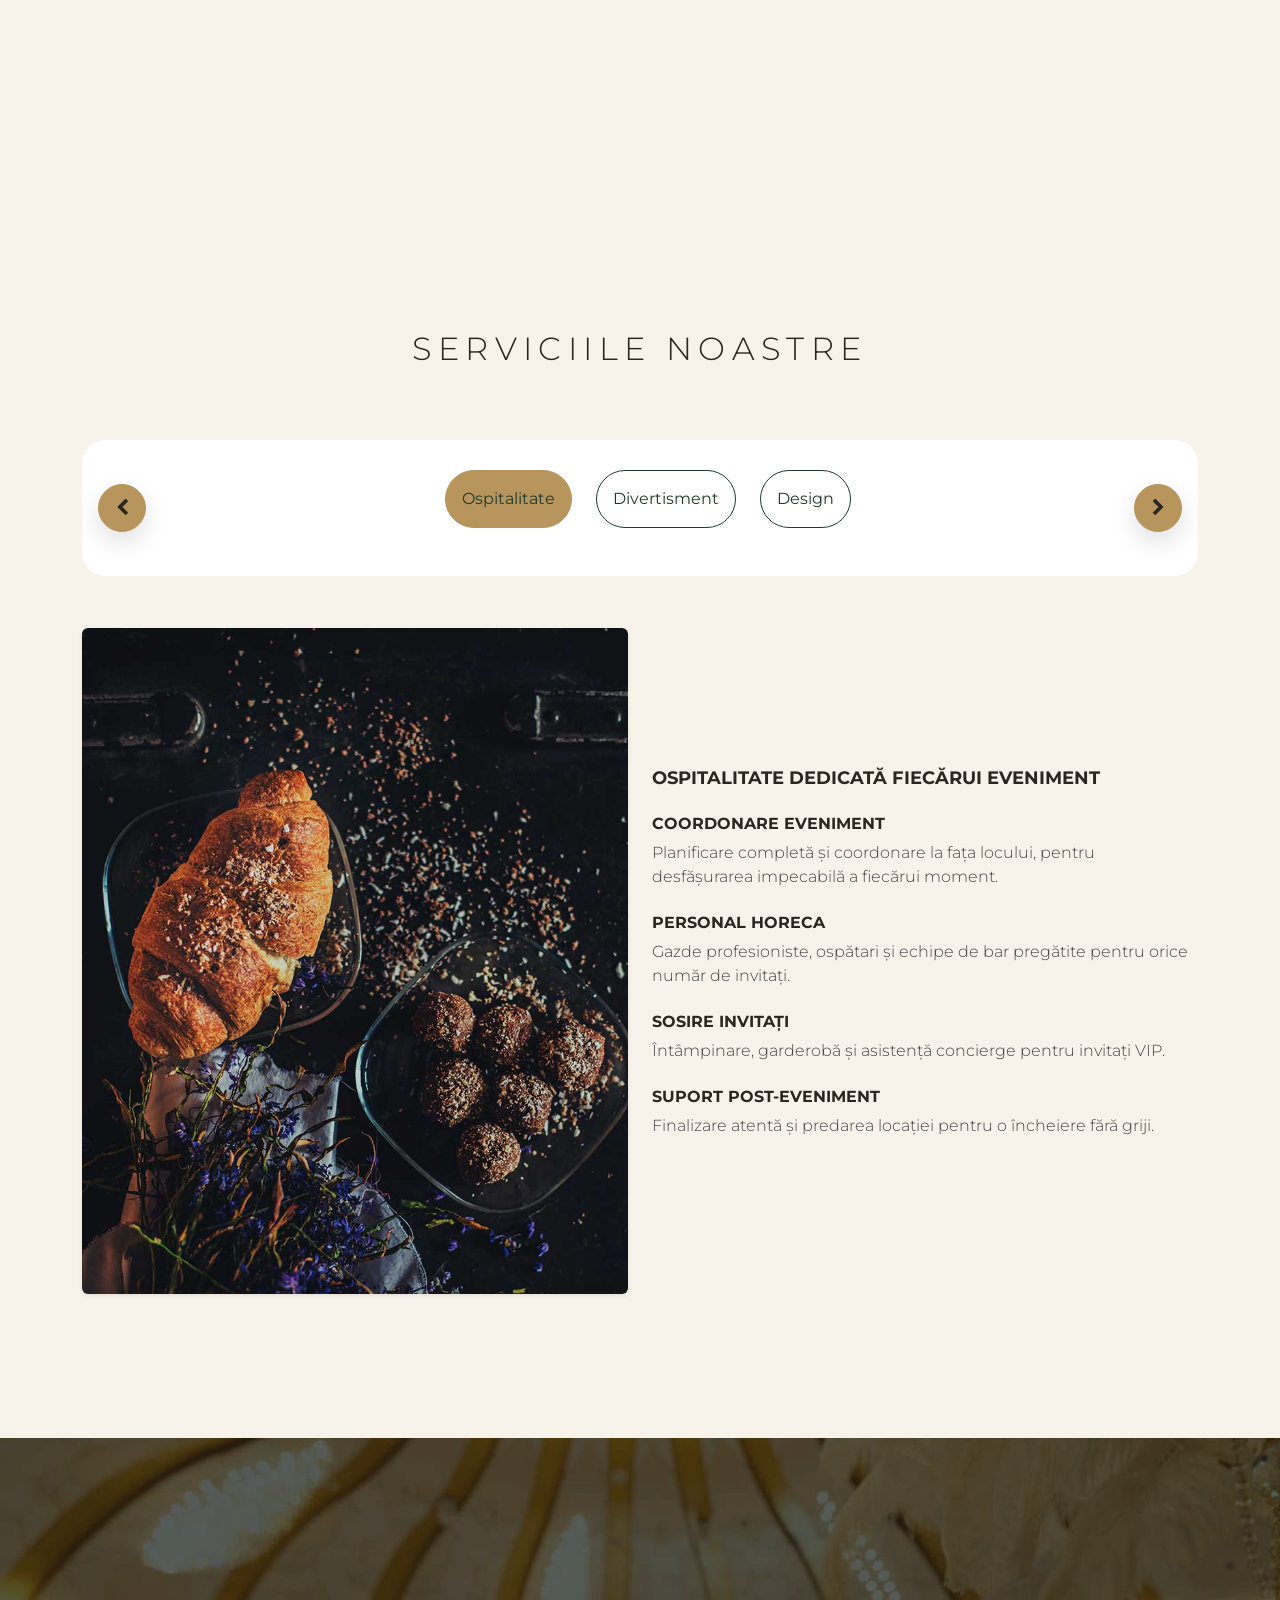
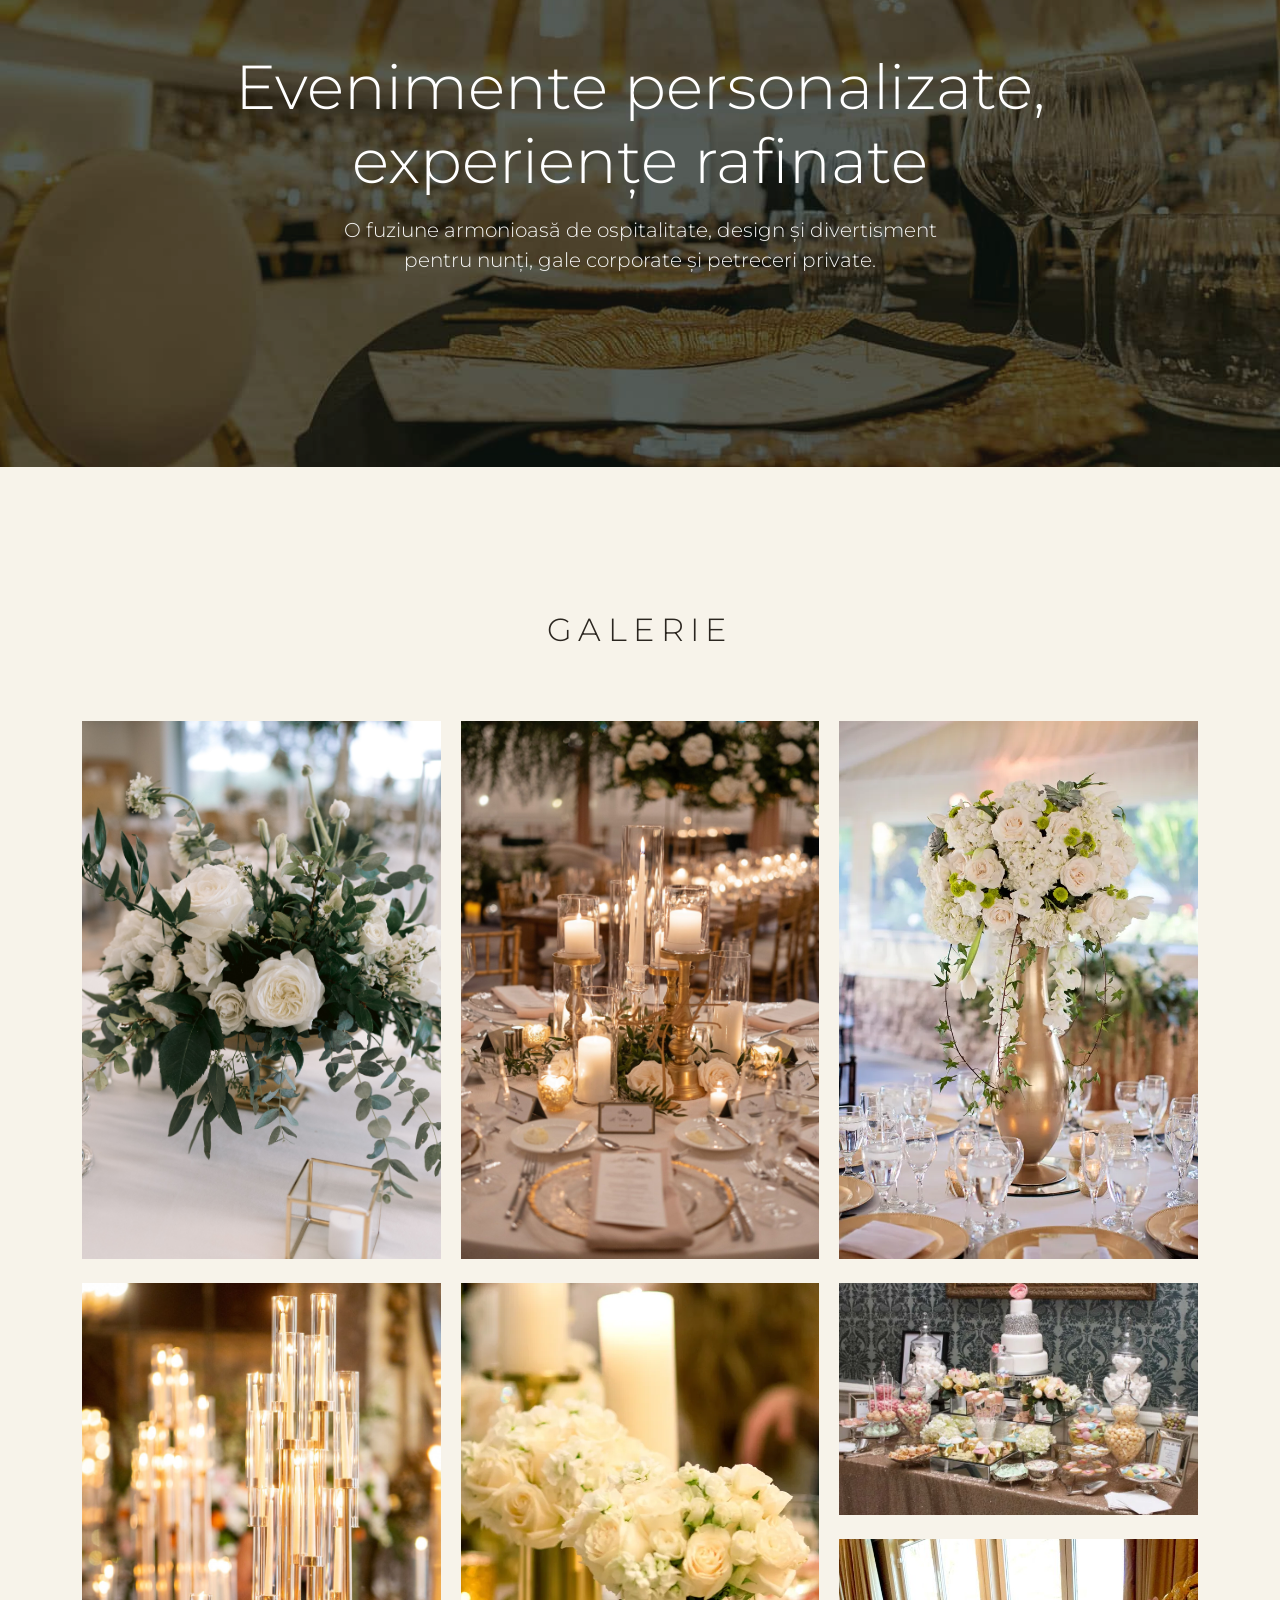
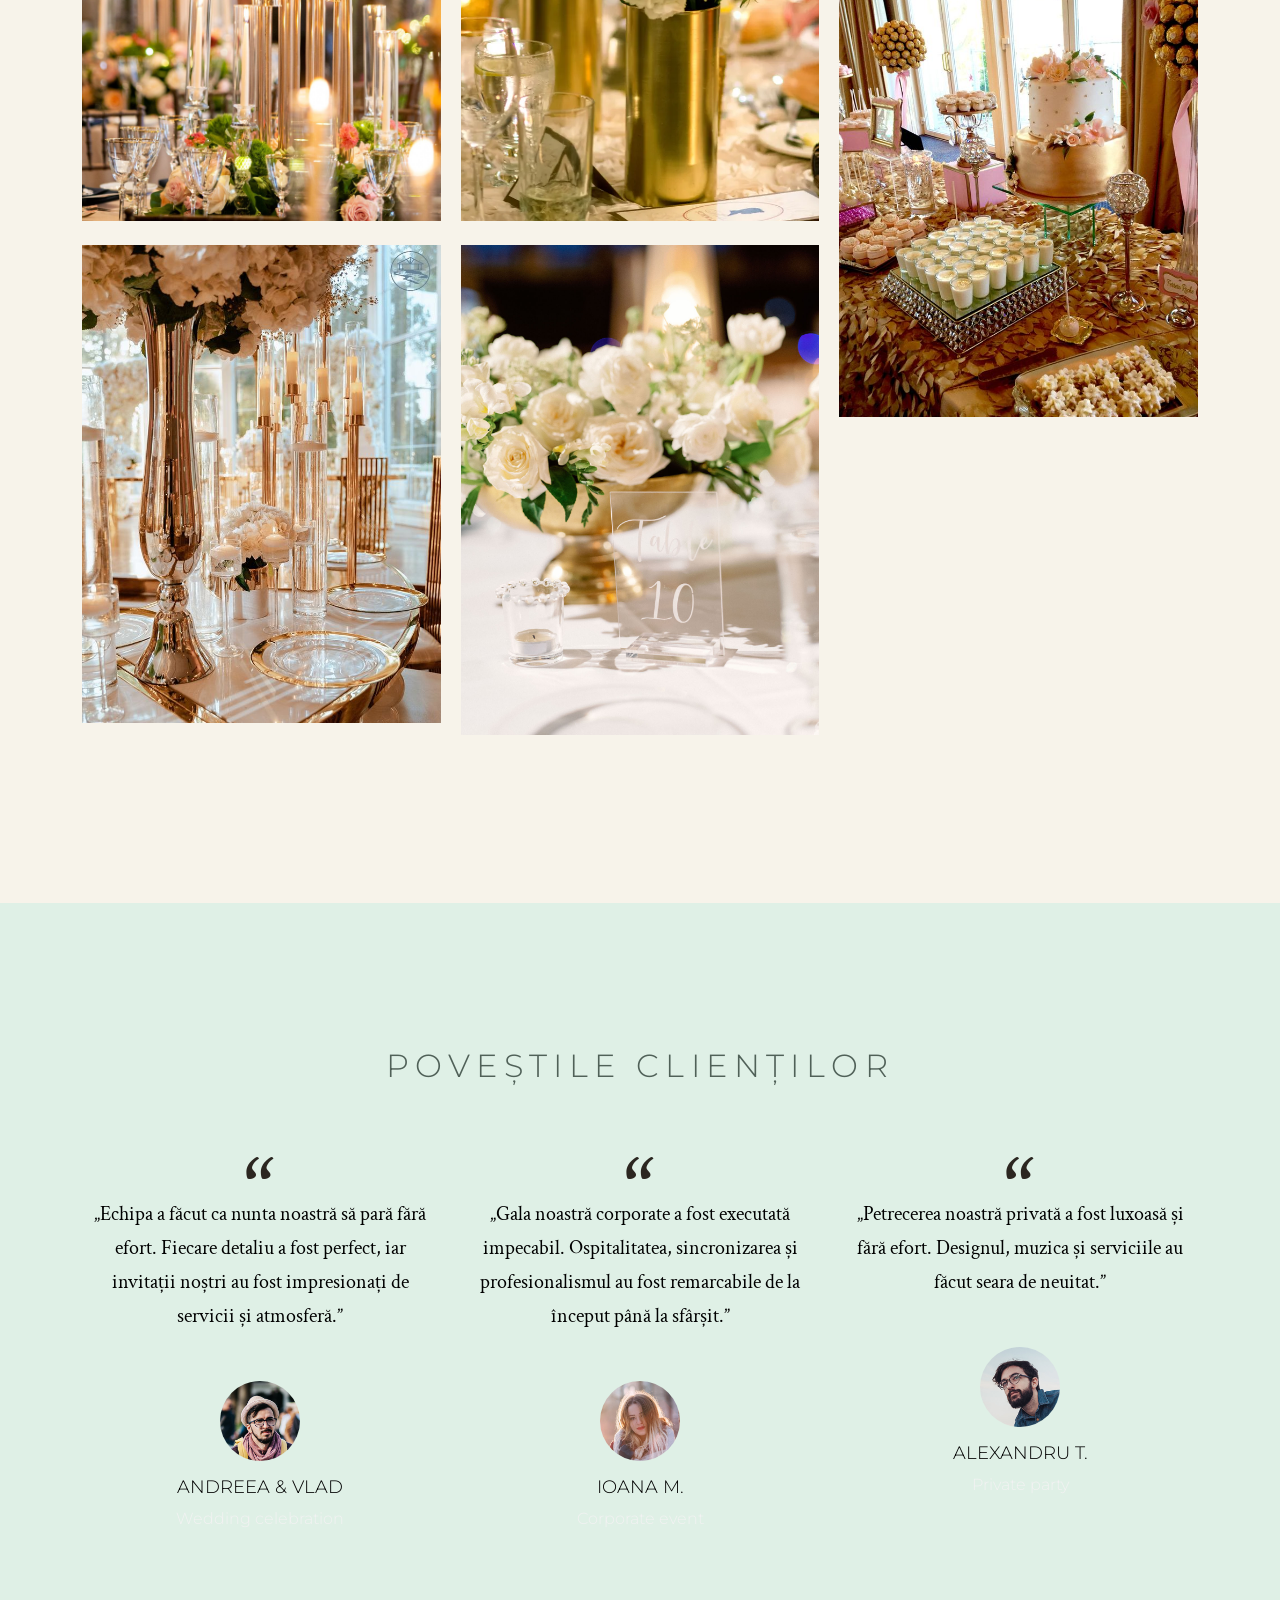
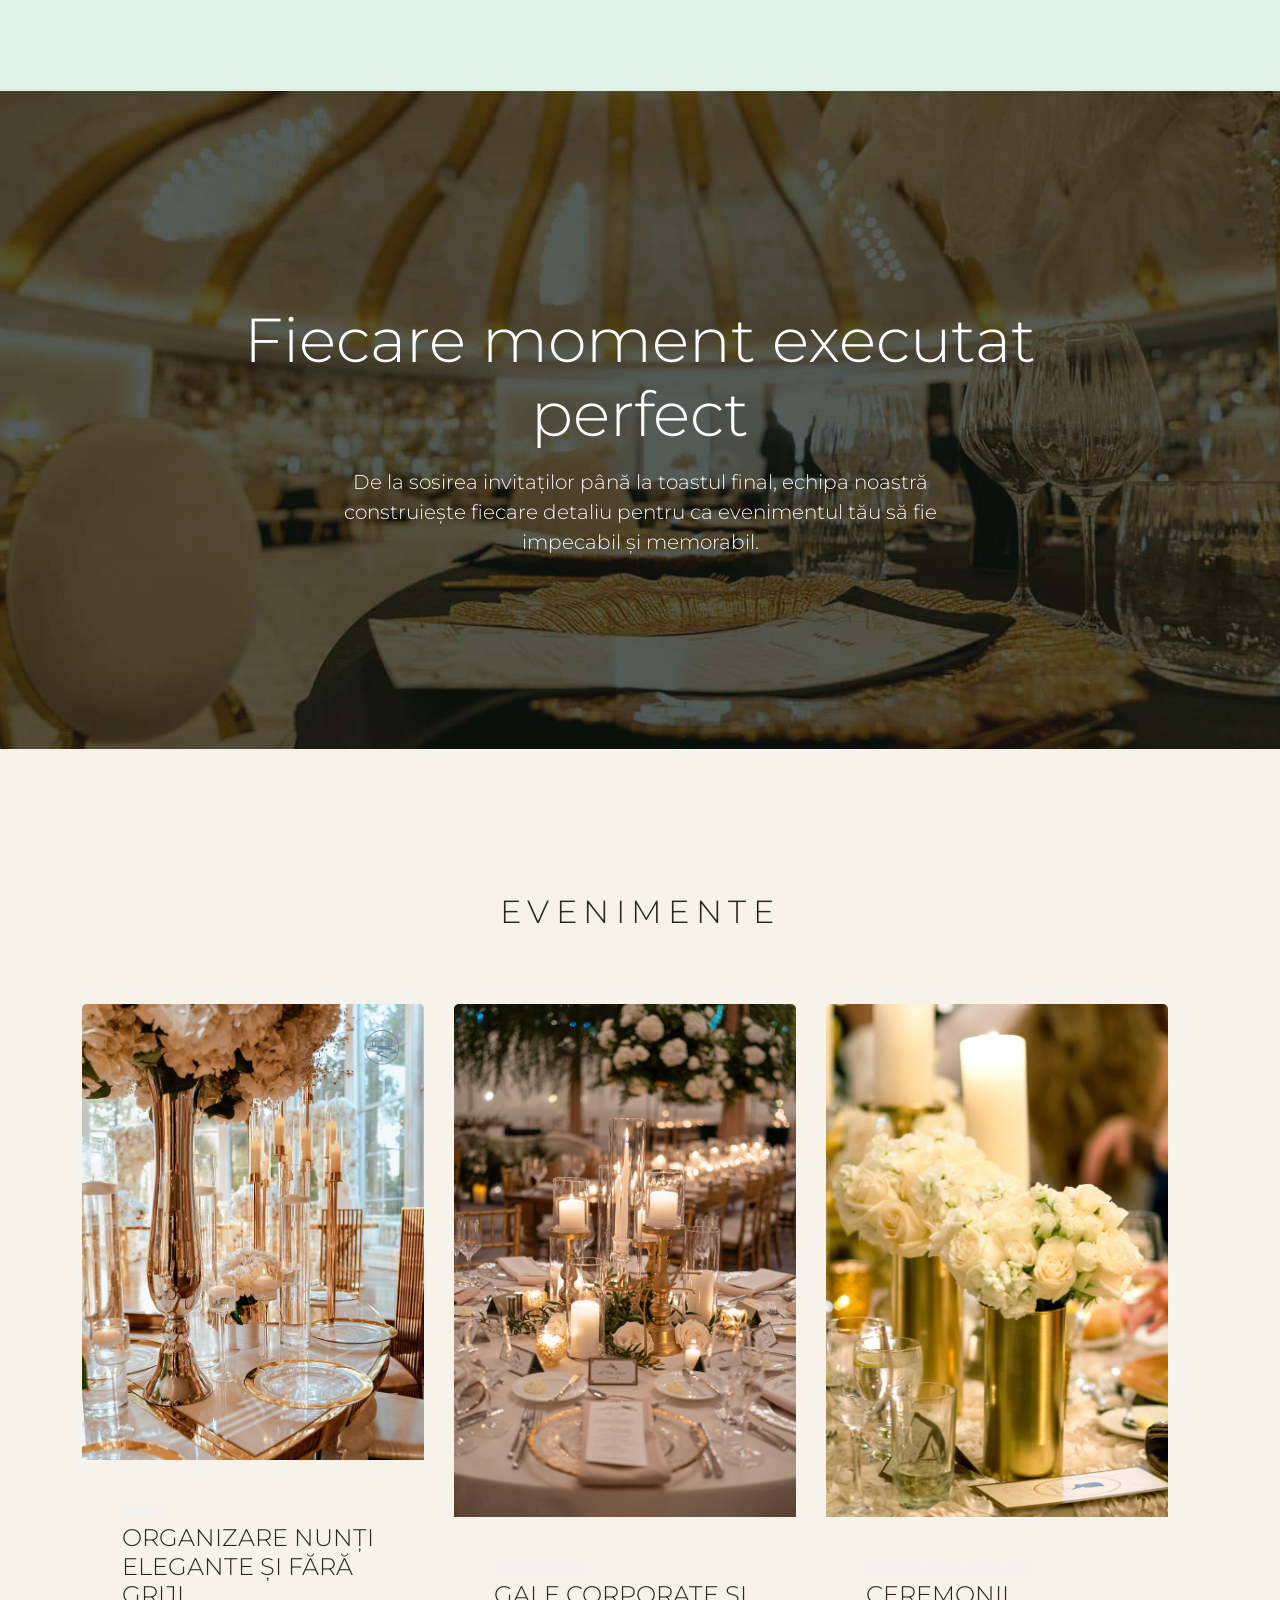
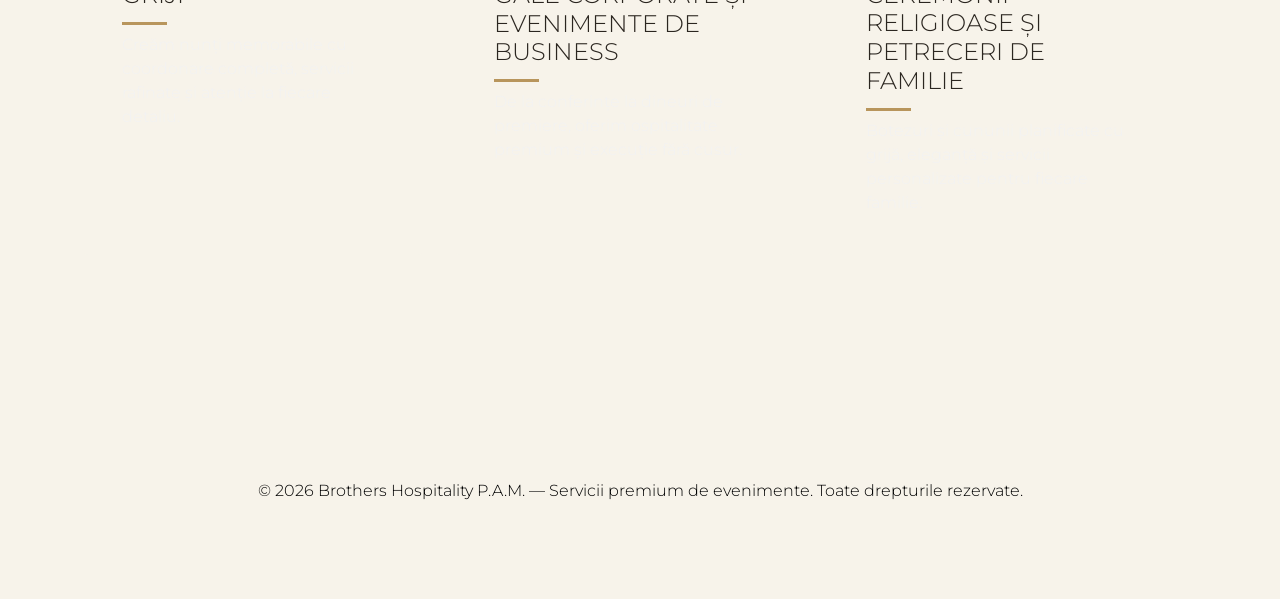
==== commit f6e3dd47: "Add files via upload" ====
--- a/index.html
+++ b/index.html
@@ -3,12 +3,10 @@
   <head>
     <meta charset="utf-8">
     <meta name="viewport" content="width=device-width, initial-scale=1, shrink-to-fit=no">
-
     <title>Brothers Hospitality P.A.M. — Servicii Premium de Evenimente</title>
     <meta name="description" content="Servicii premium de evenimente pentru nunți, gale corporate, petreceri private și sărbători speciale.">
     <meta name="keywords" content="servicii evenimente, organizare nunți, gale corporate, petreceri private, ospitalitate, design eveniment">
     <meta name="robots" content="index, follow">
-
     <!-- Open Graph / Social Meta Tags -->
     <meta property="og:title" content="Brothers Hospitality P.A.M. — Servicii Premium de Evenimente">
     <meta property="og:description" content="Servicii premium de evenimente pentru nunți, gale corporate, petreceri private și sărbători speciale.">
@@ -20,20 +18,32 @@
     <meta property="og:url" content="https://pambrothers.com/">
     <meta property="og:site_name" content="Brothers Hospitality P.A.M.">
     <meta property="og:locale" content="ro_RO">
-
     <!-- Twitter Card Tags -->
     <meta name="twitter:card" content="summary_large_image">
     <meta name="twitter:title" content="Brothers Hospitality P.A.M. — Servicii Premium de Evenimente">
     <meta name="twitter:description" content="Servicii premium de evenimente pentru nunți, gale corporate, petreceri private și sărbători speciale.">
     <meta name="twitter:image" content="https://pambrothers.com/assets/images/restaurant/1900x1200/img_1.jpg">
-
+    <!-- Google Consent Mode - setare implicită, înainte de încărcarea gtag.js -->
+    <script>
+      window.dataLayer = window.dataLayer || [];
+      function gtag(){dataLayer.push(arguments);}
+      gtag('consent', 'default', {
+        'analytics_storage': 'denied',
+        'ad_storage': 'denied',
+        'ad_user_data': 'denied',
+        'ad_personalization': 'denied'
+      });
+    </script>
+    <!-- Google tag (gtag.js) -->
+    <script async src="https://www.googletagmanager.com/gtag/js?id=G-N04YSVNG58"></script>
+    <script>
+      gtag('js', new Date());
+      gtag('config', 'G-N04YSVNG58');
+    </script>
     <link href="https://fonts.googleapis.com/css?family=Crimson+Text:400,400i,600|Montserrat:200,300,400, 600, 700" rel="stylesheet">
-
     <link rel="stylesheet" href="assets/css/bootstrap/bootstrap.css">
     <link rel="stylesheet" href="assets/fonts/ionicons/css/ionicons.min.css">
-
     <link rel="stylesheet" href="assets/fonts/fontawesome/css/font-awesome.min.css">
-
     <link rel="stylesheet" href="assets/css/helpers.css">
     <link rel="stylesheet" href="assets/css/style.css">
     <link rel="stylesheet" href="assets/css/restaurant.css">
@@ -45,13 +55,11 @@
         --site-accent-dark: #1F3B2C;
         --site-text-secondary: #F2F2F2;
         --site-surface: #FFFFFF;
-
         --brand-white: #F7F3EA;
         --brand-gold: #B8955C;
         --brand-gold-soft: rgba(184, 149, 92, 0.16);
         --brand-dark: #2B2620;
         --brand-gray: #6B655C;
-
         --bs-primary: #B8955C;
         --bs-primary-rgb: 184,149,92;
         --bs-secondary: #1F3B2C;
@@ -246,10 +254,78 @@
       @media (max-width: 767px) {
         .service-tab-arrow { width: 42px; height: 42px; left: 8px; right: 8px; }
       }
+
+      /* --- Cookie consent card --- */
+      #cookie-consent-card {
+        position: fixed;
+        right: 20px;
+        bottom: 20px;
+        z-index: 1080;
+        width: 320px;
+        max-width: calc(100vw - 40px);
+        background: #ffffff;
+        border-radius: 18px;
+        box-shadow: 0 15px 40px rgba(31, 59, 44, 0.2);
+        padding: 1.5rem;
+        border: 1px solid rgba(31, 59, 44, 0.1);
+      }
+      #cookie-consent-card.d-none {
+        display: none !important;
+      }
+      #cookie-consent-card h5 {
+        color: var(--site-text) !important;
+        font-size: 1.05rem;
+        font-weight: 700;
+        margin-bottom: 0.6rem;
+      }
+      #cookie-consent-card p {
+        color: var(--site-text) !important;
+        opacity: 0.85;
+        font-size: 0.88rem;
+        line-height: 1.5;
+        margin-bottom: 1.1rem;
+      }
+      #cookie-consent-card .cookie-btn-row {
+        display: flex;
+        flex-direction: column;
+        gap: 0.6rem;
+      }
+      #cookie-consent-card .btn {
+        border-radius: 999px !important;
+        font-size: 0.8rem;
+        letter-spacing: 0.05em;
+        text-transform: uppercase;
+        padding: 0.65rem 1rem;
+        width: 100%;
+        border: 1px solid var(--site-accent-dark);
+      }
+      #cookie-consent-card .btn-cookie-accept {
+        background: var(--site-accent) !important;
+        border-color: var(--site-accent) !important;
+        color: var(--site-text) !important;
+      }
+      #cookie-consent-card .btn-cookie-accept:hover {
+        background: #A07D4C !important;
+        border-color: #A07D4C !important;
+      }
+      #cookie-consent-card .btn-cookie-essential {
+        background: transparent !important;
+        color: var(--site-text) !important;
+      }
+      #cookie-consent-card .btn-cookie-essential:hover {
+        background: rgba(31, 59, 44, 0.08) !important;
+      }
+      @media (max-width: 480px) {
+        #cookie-consent-card {
+          right: 12px;
+          bottom: 12px;
+          left: 12px;
+          width: auto;
+        }
+      }
     </style>
   </head>
   <body data-bs-spy="scroll" data-bs-target="#pb-navbar" data-bs-offset="200">
-    
 
     <nav class="navbar navbar-expand-lg navbar-dark pb_navbar pb_scrolled-light" id="pb-navbar">
       <div class="container">
@@ -265,7 +341,6 @@
               <img src="assets/images/restaurant/logo.png" alt="Brothers Hospitality P.A.M. Logo" class="light">
             </a>
           </div>
-
           <ul class="navbar-nav mx-auto d-flex align-items-center">
             <li class="nav-item"><a class="nav-link text-uppercase pb_letter-spacing-2" href="#section-about">Despre</a></li>
             <li class="nav-item"><a class="nav-link text-uppercase pb_letter-spacing-2" href="events.html">Servicii</a></li>
@@ -289,16 +364,16 @@
     <section class="pb_cover_v1 cover-bg-black cover-bg-opacity-4 text-center" style="background-image: url(assets/images/restaurant/1900x1200/img_1.jpg)" id="section-home">
       <div class="container">
         <div class="row align-items-center justify-content-center">
-          <div class="col-md-9  order-md-1">
+          <div class="col-md-9 order-md-1">
             <h2 class="heading mb-3">Experiențe de eveniment create pentru a inspira</h2>
             <div class="sub-heading"><p class="mb-5">Ospitalitate premium pentru nunți, gale corporate, petreceri private și sărbători deosebite. Gestionăm fiecare detaliu ca evenimentul tău să pară fără efort.</p></div>
             <p><a id="reserve-btn" href="https://wa.me/40772146083" role="button" class="btn pb_outline-light rounded-0 btn-xl pb_font-13 pb_letter-spacing-2 p-3">Contactează-ne</a></p>
-          </div>  
+          </div>
         </div>
       </div>
     </section>
     <!-- END section -->
-    
+
     <section class="pb_section" id="section-about">
       <div class="container">
         <div class="row">
@@ -315,7 +390,6 @@
           <div class="col-lg-4 ps-lg-5 ps-lg-0">
             <h2 class="mb-4 text-uppercase pb_letter-spacing-2">Ospitalitate pentru evenimente</h2>
             <p>PAM Brothers oferă servicii premium de ospitalitate pentru nunți, gale corporate, petreceri private și evenimente speciale, susținute de peste 10 ani de experiență în domeniul evenimentelor.</p>
-
             <p>Ne dedicăm fiecărui detaliu cu un nivel înalt de profesionalism, coordonare impecabilă și servicii atent personalizate pentru a asigura o experiență fluidă și rafinată.</p>
             <p><a href="#section-menu" class="text-danger text-uppercase no-smooth">Descoperă serviciile noastre <i class="ion-arrow-down-c"></i></a></p>
           </div>
@@ -328,31 +402,28 @@
       <div class="container">
         <div class="row justify-content-center mb-5">
           <div class="col-md-10 text-center">
-              <h2 class="mb-4 text-uppercase pb_letter-spacing-2">Serviciile Noastre</h2>
-            </div>
-          </div>
-          <div class="row">
-            <div class="col">
-
-              <div class="position-relative service-tabs-section">
-                <ul class="nav nav-pills justify-content-center service-category-tabs mb-4" role="tablist">
-                  <li class="nav-item ms-3">
-                    <a class="nav-link active p-3" data-bs-toggle="tab" href="#hospitality" role="tab">Ospitalitate</a>
-                  </li>
-                  <li class="nav-item ms-3">
-                    <a class="nav-link p-3" data-bs-toggle="tab" href="#entertainment" role="tab">Divertisment</a>
-                  </li>
-                  <li class="nav-item ms-3">
-                    <a class="nav-link p-3" data-bs-toggle="tab" href="#design" role="tab">Design</a>
-                  </li>
-                </ul>
-
-                <div class="service-tab-arrows">
-                  <button class="btn service-tab-arrow service-tab-prev" type="button" aria-label="Anterior"><i class="fa fa-chevron-left" aria-hidden="true"></i></button>
-                  <button class="btn service-tab-arrow service-tab-next" type="button" aria-label="Următor"><i class="fa fa-chevron-right" aria-hidden="true"></i></button>
-                </div>
-              </div>
-
+            <h2 class="mb-4 text-uppercase pb_letter-spacing-2">Serviciile Noastre</h2>
+          </div>
+        </div>
+        <div class="row">
+          <div class="col">
+            <div class="position-relative service-tabs-section">
+              <ul class="nav nav-pills justify-content-center service-category-tabs mb-4" role="tablist">
+                <li class="nav-item ms-3">
+                  <a class="nav-link active p-3" data-bs-toggle="tab" href="#hospitality" role="tab">Ospitalitate</a>
+                </li>
+                <li class="nav-item ms-3">
+                  <a class="nav-link p-3" data-bs-toggle="tab" href="#entertainment" role="tab">Divertisment</a>
+                </li>
+                <li class="nav-item ms-3">
+                  <a class="nav-link p-3" data-bs-toggle="tab" href="#design" role="tab">Design</a>
+                </li>
+              </ul>
+              <div class="service-tab-arrows">
+                <button class="btn service-tab-arrow service-tab-prev" type="button" aria-label="Anterior"><i class="fa fa-chevron-left" aria-hidden="true"></i></button>
+                <button class="btn service-tab-arrow service-tab-next" type="button" aria-label="Următor"><i class="fa fa-chevron-right" aria-hidden="true"></i></button>
+              </div>
+            </div>
             <!-- Tab panes -->
             <div class="tab-content">
               <div class="tab-pane fade show active" id="hospitality" role="tabpanel">
@@ -449,10 +520,10 @@
     <section class="pb_md_py_cover text-center cover-bg-black cover-bg-opacity-4" style="background-image: url(assets/images/restaurant/1900x1200/img_1.jpg)" id="section-highlights">
       <div class="container">
         <div class="row align-items-center justify-content-center">
-          <div class="col-md-9  order-md-1">
+          <div class="col-md-9 order-md-1">
             <h2 class="heading mb-3">Evenimente personalizate, experiențe rafinate</h2>
             <p class="sub-heading">O fuziune armonioasă de ospitalitate, design și divertisment pentru nunți, gale corporate și petreceri private.</p>
-          </div>  
+          </div>
         </div>
       </div>
     </section>
@@ -510,7 +581,6 @@
                   <i class="ion-ios-search-strong icon"></i>
                 </a>
               </div>
-              
               <div class="card border-0 mb-4">
                 <a href="assets/images/restaurant/800x975/img_11.jpg" class="pb_hover-zoom image-popup">
                   <img class="img-fluid" src="assets/images/restaurant/800x975/img_11.jpg" alt="Image caption here">
@@ -529,9 +599,10 @@
       </div>
     </section>
     <!-- END section -->
+
     <section class="pb_section cover-bg-cyan cover-bg-opacity-3">
       <div class="container">
-         <div class="row justify-content-center mb-5">
+        <div class="row justify-content-center mb-5">
           <div class="col-md-10 text-center">
             <h2 class="mb-4 text-uppercase pb_letter-spacing-2">Poveștile clienților</h2>
           </div>
@@ -543,7 +614,7 @@
                 <div class="quote pb_text-black">&ldquo;</div>
                 <blockquote class="mb-5 pb_font-20">„Echipa a făcut ca nunta noastră să pară fără efort. Fiecare detaliu a fost perfect, iar invitații noștri au fost impresionați de servicii și atmosferă.”</blockquote>
                 <img class="d-flex text-center mx-auto mb-3 rounded-circle" src="assets/images/persons/person_1.jpg" alt="Event client photo">
-                <h3 class="heading">Andreea & Vlad</h3>
+                <h3 class="heading">Andreea &amp; Vlad</h3>
                 <p class="subheading">Wedding celebration</p>
               </div>
             </div>
@@ -556,20 +627,17 @@
                 <img class="d-flex text-center mx-auto mb-3 rounded-circle" src="assets/images/persons/person_5.jpg" alt="Event client photo">
                 <h3 class="heading">Ioana M.</h3>
                 <p class="subheading">Corporate event</p>
-                
               </div>
             </div>
           </div>
           <div class="col-md">
             <div class="media d-block text-center testimonial_v1 pb_quote_v1">
-              
               <div class="media-body">
                 <div class="quote pb_text-black">&ldquo;</div>
                 <blockquote class="mb-5 pb_font-20">„Petrecerea noastră privată a fost luxoasă și fără efort. Designul, muzica și serviciile au făcut seara de neuitat.”</blockquote>
                 <img class="d-flex text-center mx-auto mb-3 rounded-circle" src="assets/images/persons/person_2.jpg" alt="Event client photo">
                 <h3 class="heading">Alexandru T.</h3>
                 <p class="subheading">Private party</p>
-                
               </div>
             </div>
           </div>
@@ -577,17 +645,19 @@
       </div>
     </section>
     <!-- END section -->
+
     <section class="pb_md_py_cover text-center cover-bg-black cover-bg-opacity-4" style="background-image: url(assets/images/restaurant/1900x1200/img_1.jpg)" id="section-values">
       <div class="container">
         <div class="row align-items-center justify-content-center">
-          <div class="col-md-9  order-md-1">
+          <div class="col-md-9 order-md-1">
             <h2 class="heading mb-3">Fiecare moment executat perfect</h2>
             <p class="sub-heading">De la sosirea invitaților până la toastul final, echipa noastră construiește fiecare detaliu pentru ca evenimentul tău să fie impecabil și memorabil.</p>
-          </div>  
+          </div>
         </div>
       </div>
     </section>
     <!-- END section -->
+
     <section class="pb_section bg-light" id="section-events">
       <div class="container">
         <div class="row justify-content-center mb-5">
@@ -637,9 +707,18 @@
       </div>
     </footer>
 
+    <!-- Cookie consent card -->
+    <div id="cookie-consent-card" class="d-none" role="dialog" aria-live="polite" aria-label="Setări cookie-uri">
+      <h5>Folosim cookie-uri</h5>
+      <p>Folosim cookie-uri esențiale pentru funcționarea site-ului și, opțional, cookie-uri suplimentare pentru a-ți îmbunătăți experiența. Poți alege ce accepți.</p>
+      <div class="cookie-btn-row">
+        <button type="button" id="cookie-accept-all" class="btn btn-cookie-accept">Accept toate</button>
+        <button type="button" id="cookie-essential-only" class="btn btn-cookie-essential">Doar esențiale</button>
+      </div>
+    </div>
+
     <!-- loader -->
     <div id="pb_loader" class="show fullscreen"><svg class="circular" width="48px" height="48px"><circle class="path-bg" cx="24" cy="24" r="22" fill="none" stroke-width="4" stroke="#eeeeee"/><circle class="path" cx="24" cy="24" r="22" fill="none" stroke-width="4" stroke-miterlimit="10" stroke="#FDA04F"/></svg></div>
-    
 
     <script src="assets/js/bootstrap.bundle.min.js"></script>
     <script src="assets/js/main.js"></script>
@@ -681,67 +760,64 @@
           resetInterval();
         });
       });
-/* Cookie banner: force it to behave like a fixed banner */
-#cookie-banner{
-  position: fixed !important;
-  left: 16px !important;
-  right: 16px !important;
-  bottom: 16px !important;
-
-  z-index: 99999 !important;
-
-  display: none !important; /* JS controls showing */
-  opacity: 1 !important;
-
-  background: #F7F3EA !important;
-  color: #2B2620 !important;
-
-  padding: 18px 18px !important;
-  border-radius: 14px !important;
-
-  border: 1px solid rgba(31,59,44,0.25) !important;
-  box-shadow: 0 10px 30px rgba(0,0,0,0.10) !important;
-
-  font-family: Arial, sans-serif !important;
-}
-
-/* Make sure banner children are not forced to display as inline text */
-#cookie-banner *{
-  box-sizing: border-box !important;
-}
-
-/* Headings/labels readable */
-#cookie-banner label,
-#cookie-banner #cookie-settings{
-  color: #6B655C !important;
-}
-
-/* Buttons (CTA accent) */
-#cookie-banner #btn-analytics,
-#cookie-banner #btn-save{
-  background: #B8955C !important;
-  color: #2B2620 !important;
-  border: 1px solid rgba(184,149,92,0.85) !important;
-  border-radius: 12px !important;
-  font-weight: 800 !important;
-}
-
-/* Outline buttons */
-#cookie-banner #btn-necessary,
-#cookie-banner #btn-reject,
-#cookie-banner #btn-settings,
-#cookie-banner #btn-close-settings{
-  background: transparent !important;
-  color: #2B2620 !important;
-  border: 1px solid rgba(31,59,44,0.35) !important;
-  border-radius: 12px !important;
-  font-weight: 800 !important;
-}
-
-/* Checkbox accent */
-#cookie-banner input[type="checkbox"]{
-  accent-color: #B8955C !important;
-}
-
+
+      // --- Cookie consent logic ---
+      document.addEventListener('DOMContentLoaded', function () {
+        var CONSENT_KEY = 'pam_cookie_consent';
+        var card = document.getElementById('cookie-consent-card');
+        var acceptAllBtn = document.getElementById('cookie-accept-all');
+        var essentialOnlyBtn = document.getElementById('cookie-essential-only');
+
+        function getStoredConsent() {
+          try {
+            return localStorage.getItem(CONSENT_KEY);
+          } catch (e) {
+            return null;
+          }
+        }
+
+        function storeConsent(value) {
+          try {
+            localStorage.setItem(CONSENT_KEY, value);
+          } catch (e) {
+            // localStorage indisponibil (ex. mod privat) - cardul se va putea închide oricum
+          }
+        }
+
+        function hideCard() {
+          card.classList.add('d-none');
+        }
+
+        function updateGoogleConsent(granted) {
+          if (typeof gtag !== 'function') return;
+          gtag('consent', 'update', {
+            'analytics_storage': granted ? 'granted' : 'denied',
+            'ad_storage': granted ? 'granted' : 'denied',
+            'ad_user_data': granted ? 'granted' : 'denied',
+            'ad_personalization': granted ? 'granted' : 'denied'
+          });
+        }
+
+        var existingConsent = getStoredConsent();
+        if (!existingConsent) {
+          card.classList.remove('d-none');
+        } else {
+          // Reaplică alegerea anterioară la fiecare încărcare de pagină
+          updateGoogleConsent(existingConsent === 'all');
+        }
+
+        acceptAllBtn.addEventListener('click', function () {
+          storeConsent('all');
+          updateGoogleConsent(true);
+          hideCard();
+        });
+
+        essentialOnlyBtn.addEventListener('click', function () {
+          storeConsent('essential');
+          updateGoogleConsent(false);
+          hideCard();
+        });
+      });
+    </script>
   </body>
 </html>
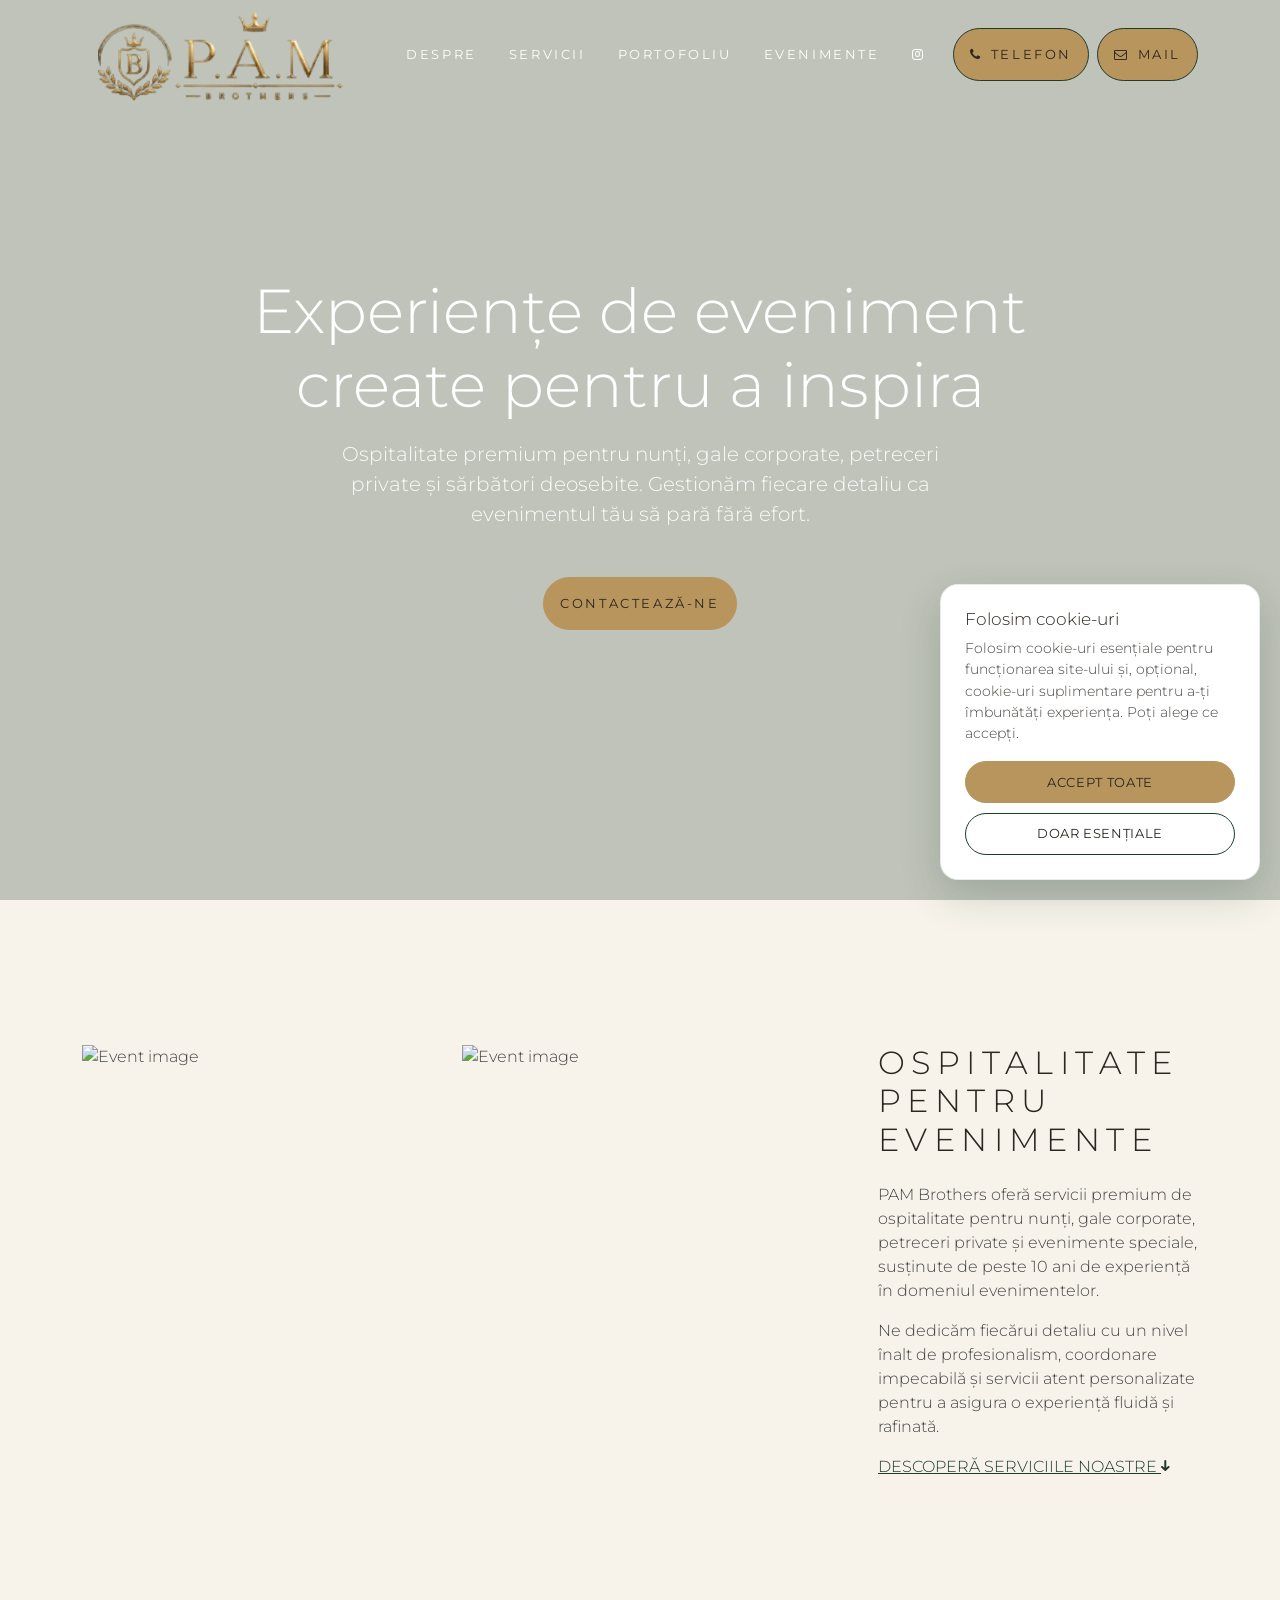
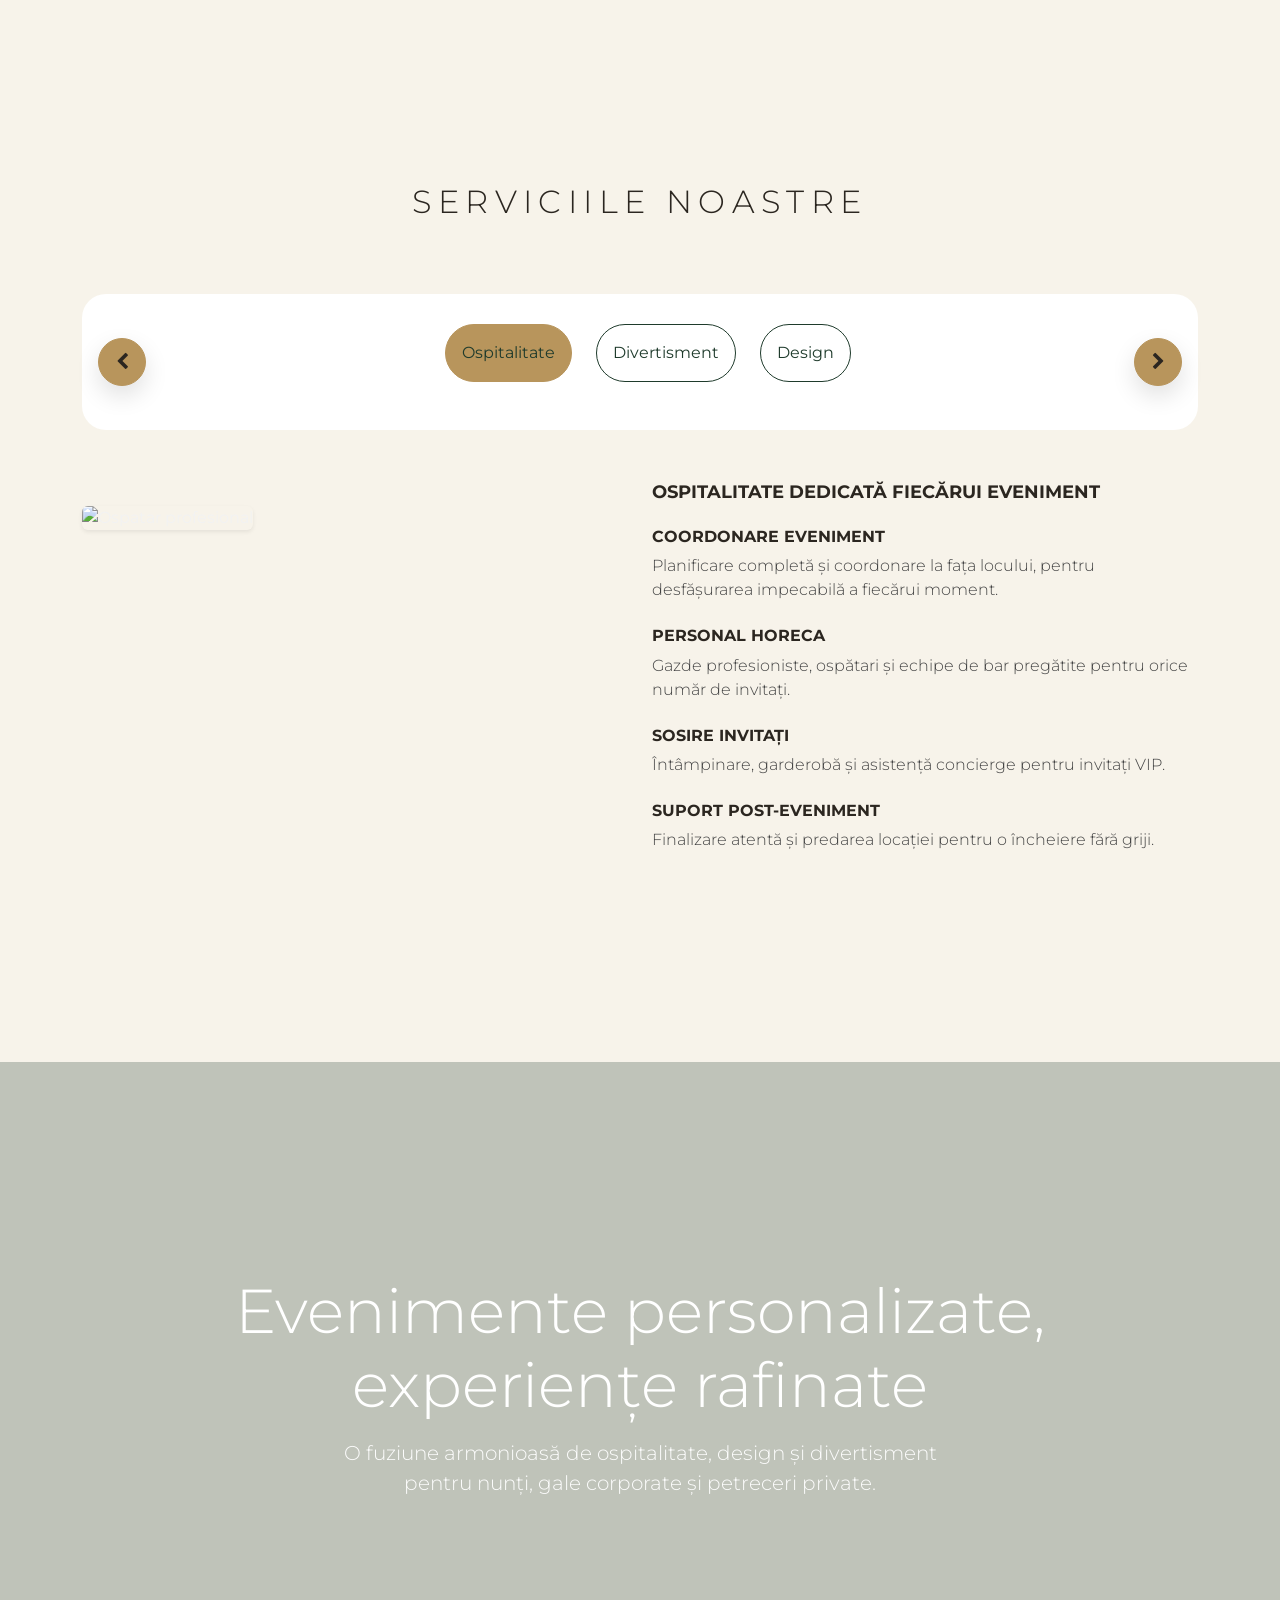
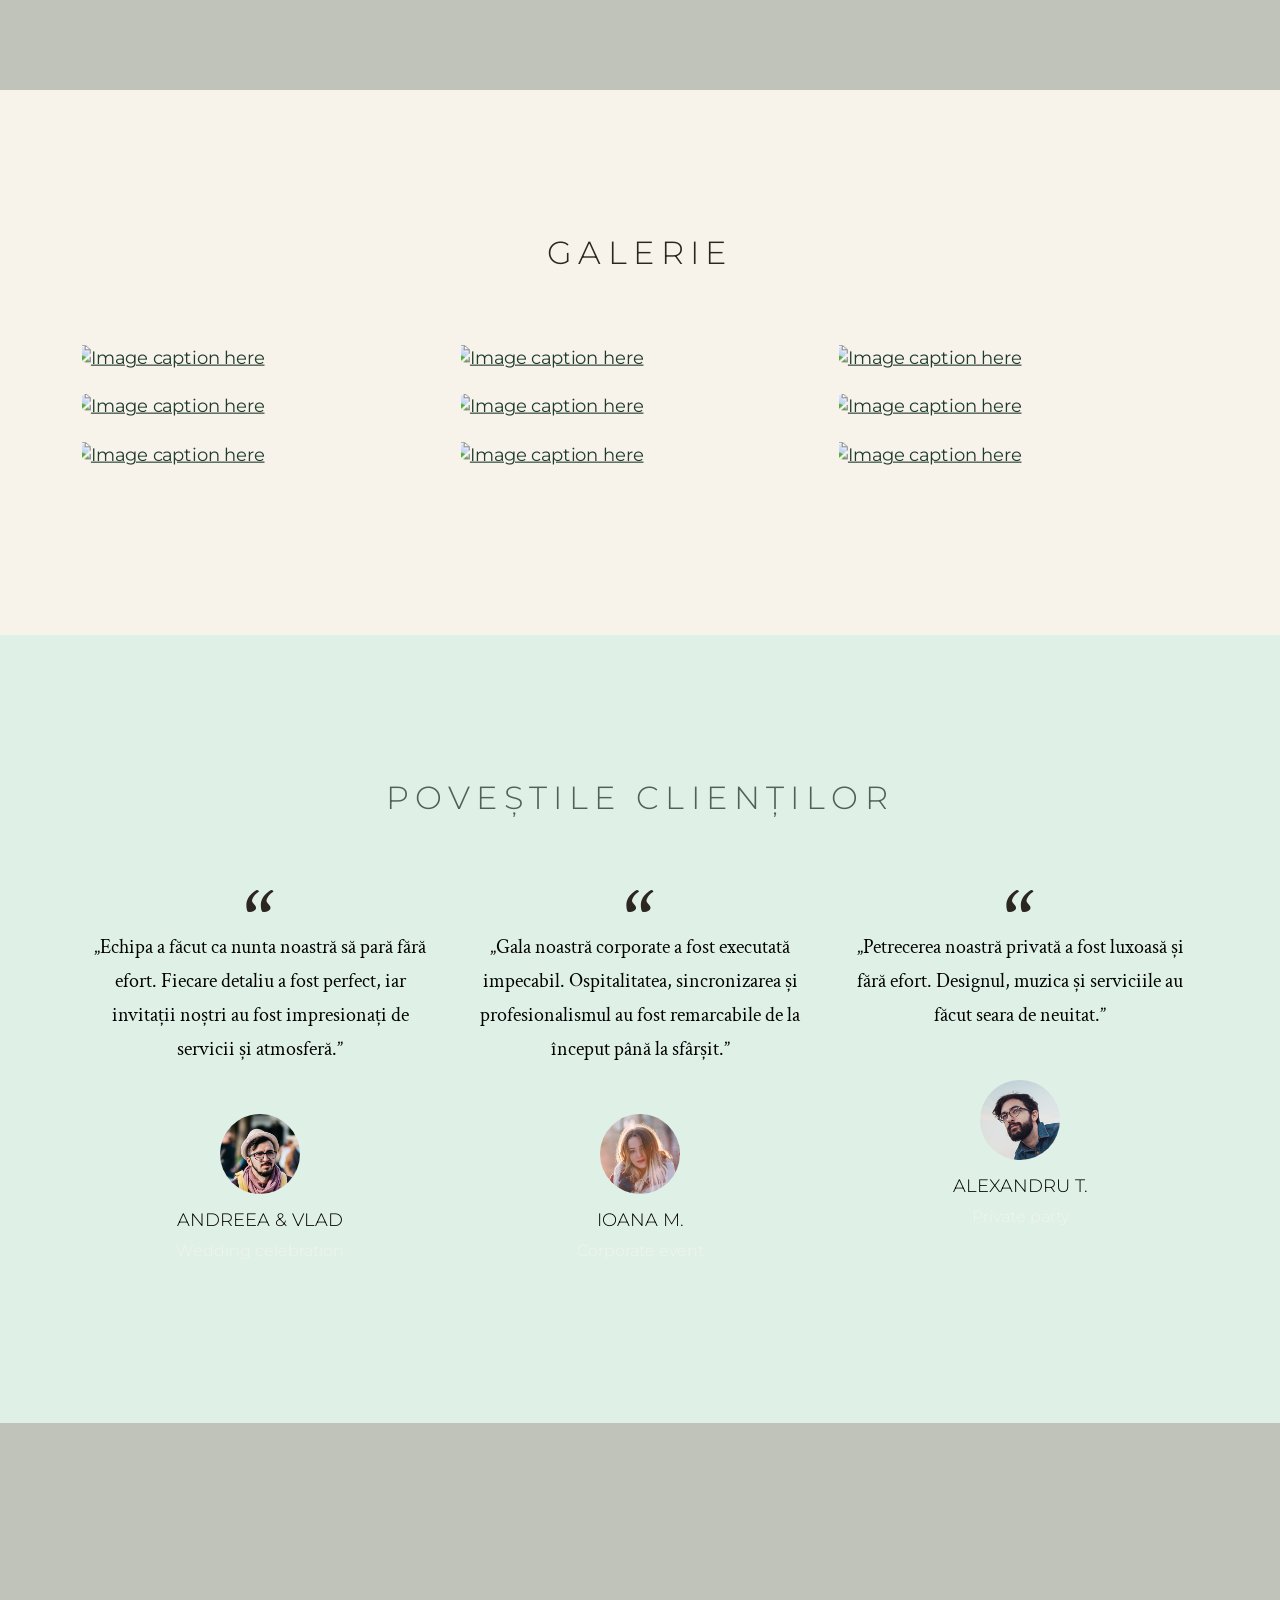
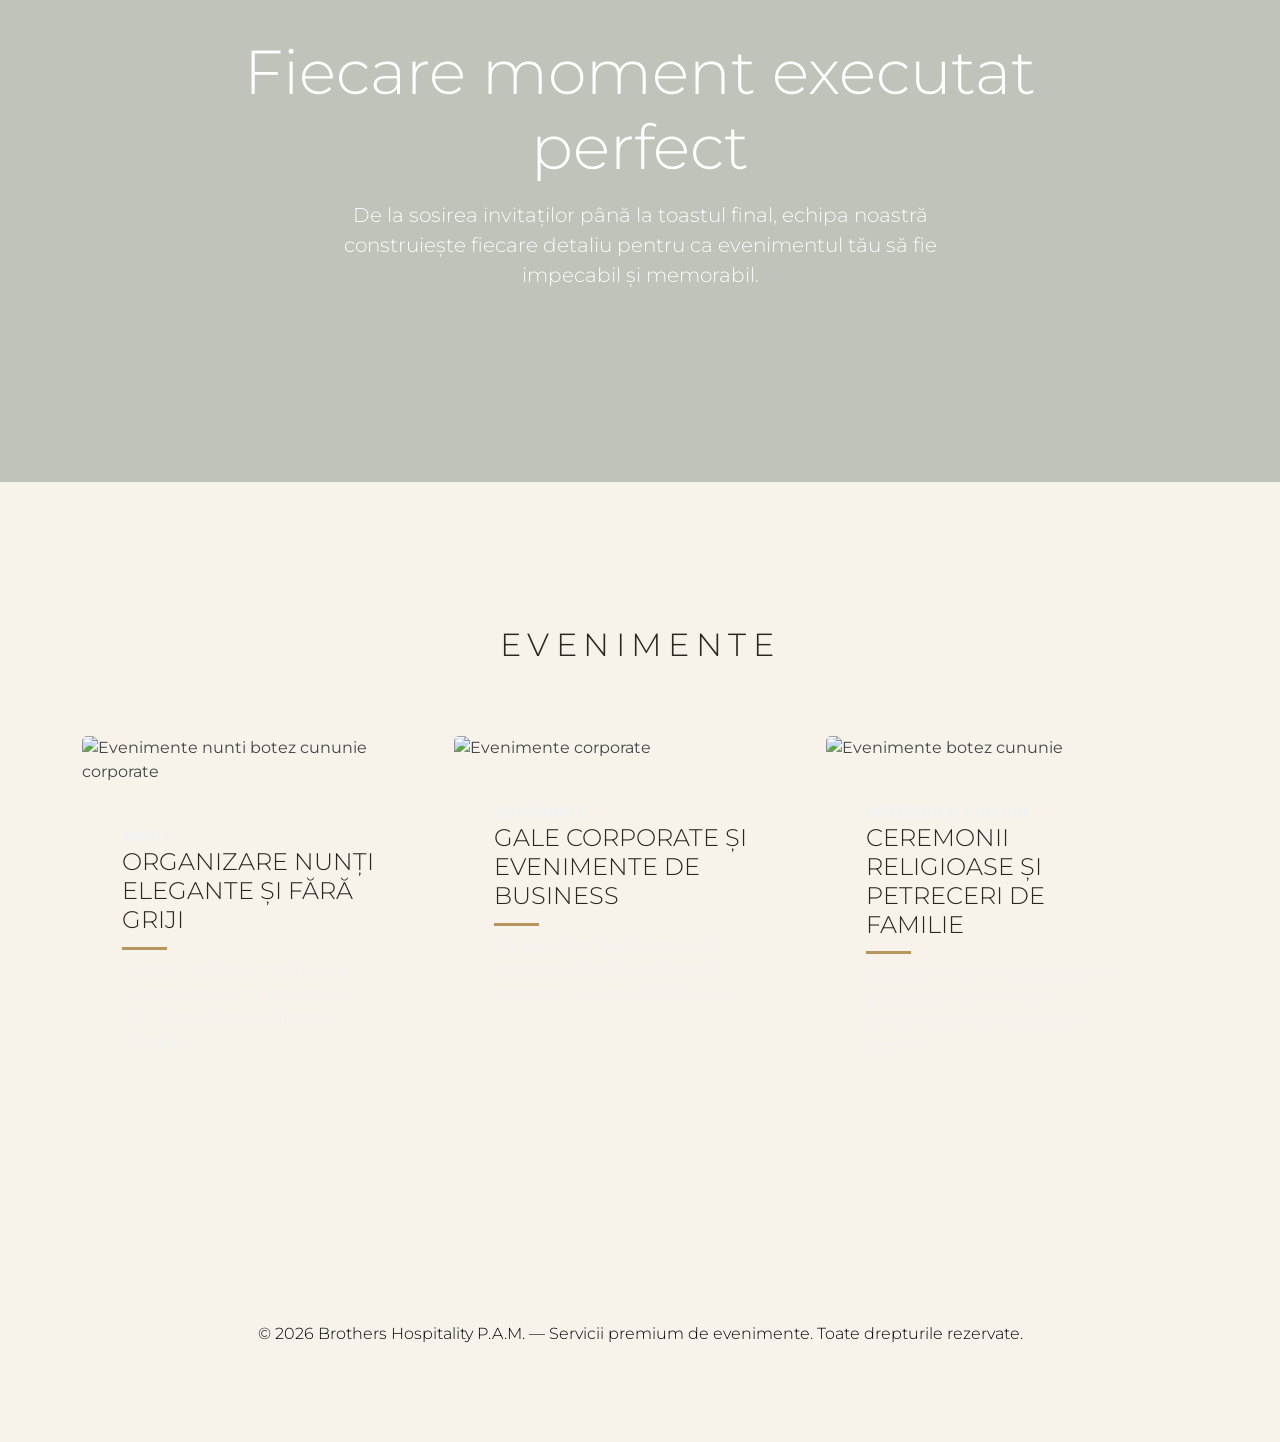
==== commit 84d2fb76: "Add files via upload" ====
--- a/index.html
+++ b/index.html
@@ -10,7 +10,7 @@
     <!-- Open Graph / Social Meta Tags -->
     <meta property="og:title" content="Brothers Hospitality P.A.M. — Servicii Premium de Evenimente">
     <meta property="og:description" content="Servicii premium de evenimente pentru nunți, gale corporate, petreceri private și sărbători speciale.">
-    <meta property="og:image" content="https://pambrothers.com/assets/images/restaurant/1900x1200/img_1.jpg">
+    <meta property="og:image" content="https://pambrothers.com/https://images.pexels.com/photos/17206153/pexels-photo-17206153.jpeg?auto=compress&cs=tinysrgb&w=1600">
     <meta property="og:image:alt" content="Brothers Hospitality event photo">
     <meta property="og:image:width" content="1440">
     <meta property="og:image:height" content="1080">
@@ -22,16 +22,32 @@
     <meta name="twitter:card" content="summary_large_image">
     <meta name="twitter:title" content="Brothers Hospitality P.A.M. — Servicii Premium de Evenimente">
     <meta name="twitter:description" content="Servicii premium de evenimente pentru nunți, gale corporate, petreceri private și sărbători speciale.">
-    <meta name="twitter:image" content="https://pambrothers.com/assets/images/restaurant/1900x1200/img_1.jpg">
+    <meta name="twitter:image" content="https://pambrothers.com/https://images.pexels.com/photos/17206153/pexels-photo-17206153.jpeg?auto=compress&cs=tinysrgb&w=1600">
     <!-- Google Consent Mode - setare implicită, înainte de încărcarea gtag.js -->
     <script>
       window.dataLayer = window.dataLayer || [];
       function gtag(){dataLayer.push(arguments);}
+
+      // Implicit "denied" doar în regiunile unde se aplică GDPR/legislație similară
+      // (Spațiul Economic European + Marea Britanie + Elveția)
       gtag('consent', 'default', {
         'analytics_storage': 'denied',
         'ad_storage': 'denied',
         'ad_user_data': 'denied',
-        'ad_personalization': 'denied'
+        'ad_personalization': 'denied',
+        'region': [
+          'AT','BE','BG','HR','CY','CZ','DK','EE','FI','FR','DE','GR',
+          'HU','IE','IT','LV','LI','LT','LU','MT','NL','NO','PL','PT',
+          'RO','SK','SI','ES','SE','IS','GB','CH'
+        ]
+      });
+
+      // Implicit "granted" pentru restul lumii (fără restricție de regiune)
+      gtag('consent', 'default', {
+        'analytics_storage': 'granted',
+        'ad_storage': 'granted',
+        'ad_user_data': 'granted',
+        'ad_personalization': 'granted'
       });
     </script>
     <!-- Google tag (gtag.js) -->
@@ -361,7 +377,7 @@
     </nav>
     <!-- END nav -->
 
-    <section class="pb_cover_v1 cover-bg-black cover-bg-opacity-4 text-center" style="background-image: url(assets/images/restaurant/1900x1200/img_1.jpg)" id="section-home">
+    <section class="pb_cover_v1 cover-bg-black cover-bg-opacity-4 text-center" style="background-image: url(https://images.pexels.com/photos/17206153/pexels-photo-17206153.jpeg?auto=compress&cs=tinysrgb&w=1600)" id="section-home">
       <div class="container">
         <div class="row align-items-center justify-content-center">
           <div class="col-md-9 order-md-1">
@@ -380,10 +396,10 @@
           <div class="col-lg-8 mb-5">
             <div class="row">
               <div class="col">
-                <p><img src="assets/images/restaurant/800x975/img_4.jpg" alt="Event image" class="img-fluid"></p>
+                <p><img src="https://images.pexels.com/photos/15964946/pexels-photo-15964946.jpeg?auto=compress&cs=tinysrgb&w=800" alt="Event image" class="img-fluid"></p>
               </div>
               <div class="col">
-                <p><img src="assets/images/restaurant/800x975/img_5.jpg" alt="Event image" class="img-fluid"></p>
+                <p><img src="https://images.pexels.com/photos/10633531/pexels-photo-10633531.jpeg?auto=compress&cs=tinysrgb&w=800" alt="Event image" class="img-fluid"></p>
               </div>
             </div>
           </div>
@@ -429,7 +445,7 @@
               <div class="tab-pane fade show active" id="hospitality" role="tabpanel">
                 <div class="row align-items-center gy-4">
                   <div class="col-lg-6 service-image-col">
-                    <img src="assets/images/restaurant/800x975/img_2.jpg" alt="Ospatar profesional" class="img-fluid rounded shadow-sm h-100" style="object-fit:cover; width:100%;">
+                    <img src="https://images.pexels.com/photos/4485406/pexels-photo-4485406.jpeg?auto=compress&cs=tinysrgb&w=800" alt="Ospatar profesional" class="img-fluid rounded shadow-sm h-100" style="object-fit:cover; width:100%;">
                   </div>
                   <div class="col-lg-6">
                     <h3 style="color:var(--site-text) !important;" class="pb_font-18 fw-bold mb-4">Ospitalitate dedicată fiecărui eveniment</h3>
@@ -485,7 +501,7 @@
               <div class="tab-pane fade" id="design" role="tabpanel">
                 <div class="row align-items-center gy-4">
                   <div class="col-lg-6 service-image-col">
-                    <img src="assets/images/restaurant/800x975/img_3.jpg" alt="Design de eveniment" class="img-fluid rounded shadow-sm h-100" style="object-fit:cover; width:100%;">
+                    <img src="https://images.pexels.com/photos/34597463/pexels-photo-34597463.jpeg?auto=compress&cs=tinysrgb&w=800" alt="Design de eveniment" class="img-fluid rounded shadow-sm h-100" style="object-fit:cover; width:100%;">
                   </div>
                   <div class="col-lg-6">
                     <h3 style="color:var(--site-text) !important;" class="pb_font-18 fw-bold mb-4">Design memorabil și coerent</h3>
@@ -517,7 +533,7 @@
     </section>
     <!-- END section -->
 
-    <section class="pb_md_py_cover text-center cover-bg-black cover-bg-opacity-4" style="background-image: url(assets/images/restaurant/1900x1200/img_1.jpg)" id="section-highlights">
+    <section class="pb_md_py_cover text-center cover-bg-black cover-bg-opacity-4" style="background-image: url(https://images.pexels.com/photos/17206153/pexels-photo-17206153.jpeg?auto=compress&cs=tinysrgb&w=1600)" id="section-highlights">
       <div class="container">
         <div class="row align-items-center justify-content-center">
           <div class="col-md-9 order-md-1">
@@ -540,56 +556,56 @@
           <div class="col">
             <div class="card-columns">
               <div class="card border-0 mb-4">
-                <a href="assets/images/restaurant/800x975/img_4.jpg" class="pb_hover-zoom image-popup">
-                  <img class="img-fluid" src="assets/images/restaurant/800x975/img_4.jpg" alt="Image caption here">
+                <a href="https://images.pexels.com/photos/15964946/pexels-photo-15964946.jpeg?auto=compress&cs=tinysrgb&w=800" class="pb_hover-zoom image-popup">
+                  <img class="img-fluid" src="https://images.pexels.com/photos/15964946/pexels-photo-15964946.jpeg?auto=compress&cs=tinysrgb&w=800" alt="Image caption here">
                   <i class="ion-ios-search-strong icon"></i>
                 </a>
               </div>
               <div class="card border-0 mb-4">
-                <a href="assets/images/restaurant/800x975/img_5.jpg" class="pb_hover-zoom image-popup">
-                  <img class="img-fluid" src="assets/images/restaurant/800x975/img_5.jpg" alt="Image caption here">
+                <a href="https://images.pexels.com/photos/10633531/pexels-photo-10633531.jpeg?auto=compress&cs=tinysrgb&w=800" class="pb_hover-zoom image-popup">
+                  <img class="img-fluid" src="https://images.pexels.com/photos/10633531/pexels-photo-10633531.jpeg?auto=compress&cs=tinysrgb&w=800" alt="Image caption here">
                   <i class="ion-ios-search-strong icon"></i>
                 </a>
               </div>
               <div class="card border-0 mb-4">
-                <a href="assets/images/restaurant/800x975/img_6.jpg" class="pb_hover-zoom image-popup">
-                  <img class="img-fluid" src="assets/images/restaurant/800x975/img_6.jpg" alt="Image caption here">
+                <a href="https://images.pexels.com/photos/17841194/pexels-photo-17841194.jpeg?auto=compress&cs=tinysrgb&w=800" class="pb_hover-zoom image-popup">
+                  <img class="img-fluid" src="https://images.pexels.com/photos/17841194/pexels-photo-17841194.jpeg?auto=compress&cs=tinysrgb&w=800" alt="Image caption here">
                   <i class="ion-ios-search-strong icon"></i>
                 </a>
               </div>
               <div class="card border-0 mb-4">
-                <a href="assets/images/restaurant/800x975/img_7.jpg" class="pb_hover-zoom image-popup">
-                  <img class="img-fluid" src="assets/images/restaurant/800x975/img_7.jpg" alt="Image caption here">
+                <a href="https://images.pexels.com/photos/261013/pexels-photo-261013.jpeg?auto=compress&cs=tinysrgb&w=800" class="pb_hover-zoom image-popup">
+                  <img class="img-fluid" src="https://images.pexels.com/photos/261013/pexels-photo-261013.jpeg?auto=compress&cs=tinysrgb&w=800" alt="Image caption here">
                   <i class="ion-ios-search-strong icon"></i>
                 </a>
               </div>
               <div class="card border-0 mb-4">
-                <a href="assets/images/restaurant/800x975/img_8.jpg" class="pb_hover-zoom image-popup">
-                  <img class="img-fluid" src="assets/images/restaurant/800x975/img_8.jpg" alt="Image caption here">
+                <a href="https://images.pexels.com/photos/28143094/pexels-photo-28143094.jpeg?auto=compress&cs=tinysrgb&w=800" class="pb_hover-zoom image-popup">
+                  <img class="img-fluid" src="https://images.pexels.com/photos/28143094/pexels-photo-28143094.jpeg?auto=compress&cs=tinysrgb&w=800" alt="Image caption here">
                   <i class="ion-ios-search-strong icon"></i>
                 </a>
               </div>
               <div class="card border-0 mb-4">
-                <a href="assets/images/restaurant/800x975/img_9.jpg" class="pb_hover-zoom image-popup">
-                  <img class="img-fluid" src="assets/images/restaurant/800x975/img_9.jpg" alt="Image caption here">
+                <a href="https://images.pexels.com/photos/261014/pexels-photo-261014.jpeg?auto=compress&cs=tinysrgb&w=800" class="pb_hover-zoom image-popup">
+                  <img class="img-fluid" src="https://images.pexels.com/photos/261014/pexels-photo-261014.jpeg?auto=compress&cs=tinysrgb&w=800" alt="Image caption here">
                   <i class="ion-ios-search-strong icon"></i>
                 </a>
               </div>
               <div class="card border-0 mb-4">
-                <a href="assets/images/restaurant/800x975/img_10.jpg" class="pb_hover-zoom image-popup">
-                  <img class="img-fluid" src="assets/images/restaurant/800x975/img_10.jpg" alt="Image caption here">
+                <a href="https://images.pexels.com/photos/9703865/pexels-photo-9703865.jpeg?auto=compress&cs=tinysrgb&w=800" class="pb_hover-zoom image-popup">
+                  <img class="img-fluid" src="https://images.pexels.com/photos/9703865/pexels-photo-9703865.jpeg?auto=compress&cs=tinysrgb&w=800" alt="Image caption here">
                   <i class="ion-ios-search-strong icon"></i>
                 </a>
               </div>
               <div class="card border-0 mb-4">
-                <a href="assets/images/restaurant/800x975/img_11.jpg" class="pb_hover-zoom image-popup">
-                  <img class="img-fluid" src="assets/images/restaurant/800x975/img_11.jpg" alt="Image caption here">
+                <a href="https://images.pexels.com/photos/4691211/pexels-photo-4691211.jpeg?auto=compress&cs=tinysrgb&w=800" class="pb_hover-zoom image-popup">
+                  <img class="img-fluid" src="https://images.pexels.com/photos/4691211/pexels-photo-4691211.jpeg?auto=compress&cs=tinysrgb&w=800" alt="Image caption here">
                   <i class="ion-ios-search-strong icon"></i>
                 </a>
               </div>
               <div class="card border-0 mb-4">
-                <a href="assets/images/restaurant/800x975/img_12.jpg" class="pb_hover-zoom image-popup">
-                  <img class="img-fluid" src="assets/images/restaurant/800x975/img_12.jpg" alt="Image caption here">
+                <a href="https://images.pexels.com/photos/6816373/pexels-photo-6816373.jpeg?auto=compress&cs=tinysrgb&w=800" class="pb_hover-zoom image-popup">
+                  <img class="img-fluid" src="https://images.pexels.com/photos/6816373/pexels-photo-6816373.jpeg?auto=compress&cs=tinysrgb&w=800" alt="Image caption here">
                   <i class="ion-ios-search-strong icon"></i>
                 </a>
               </div>
@@ -646,7 +662,7 @@
     </section>
     <!-- END section -->
 
-    <section class="pb_md_py_cover text-center cover-bg-black cover-bg-opacity-4" style="background-image: url(assets/images/restaurant/1900x1200/img_1.jpg)" id="section-values">
+    <section class="pb_md_py_cover text-center cover-bg-black cover-bg-opacity-4" style="background-image: url(https://images.pexels.com/photos/17206153/pexels-photo-17206153.jpeg?auto=compress&cs=tinysrgb&w=1600)" id="section-values">
       <div class="container">
         <div class="row align-items-center justify-content-center">
           <div class="col-md-9 order-md-1">
@@ -668,7 +684,7 @@
         <div class="row">
           <div class="card-deck">
             <div class="card border-0">
-              <img class="card-img-top" src="assets/images/restaurant/800x975/img_6.jpg" alt="Evenimente nunti botez cununie corporate">
+              <img class="card-img-top" src="https://images.pexels.com/photos/17841194/pexels-photo-17841194.jpeg?auto=compress&cs=tinysrgb&w=800" alt="Evenimente nunti botez cununie corporate">
               <div class="card-body pb_p-40">
                 <small class="text-uppercase pb_color-dark-opacity-3 fw-bold">Nunti</small>
                 <h4 class="card-title text-danger">Organizare nunți elegante și fără griji</h4>
@@ -676,7 +692,7 @@
               </div>
             </div>
             <div class="card border-0">
-              <img class="card-img-top" src="assets/images/restaurant/800x975/img_7.jpg" alt="Evenimente corporate">
+              <img class="card-img-top" src="https://images.pexels.com/photos/261013/pexels-photo-261013.jpeg?auto=compress&cs=tinysrgb&w=800" alt="Evenimente corporate">
               <div class="card-body pb_p-40">
                 <small class="text-uppercase pb_color-dark-opacity-3 fw-bold">Corporate</small>
                 <h4 class="card-title text-danger">Gale corporate și evenimente de business</h4>
@@ -684,7 +700,7 @@
               </div>
             </div>
             <div class="card border-0">
-              <img class="card-img-top" src="assets/images/restaurant/800x975/img_8.jpg" alt="Evenimente botez cununie">
+              <img class="card-img-top" src="https://images.pexels.com/photos/28143094/pexels-photo-28143094.jpeg?auto=compress&cs=tinysrgb&w=800" alt="Evenimente botez cununie">
               <div class="card-body pb_p-40">
                 <small class="text-uppercase pb_color-dark-opacity-3 fw-bold">Botezuri și cununii</small>
                 <h4 class="card-title text-danger">Ceremonii religioase și petreceri de familie</h4>
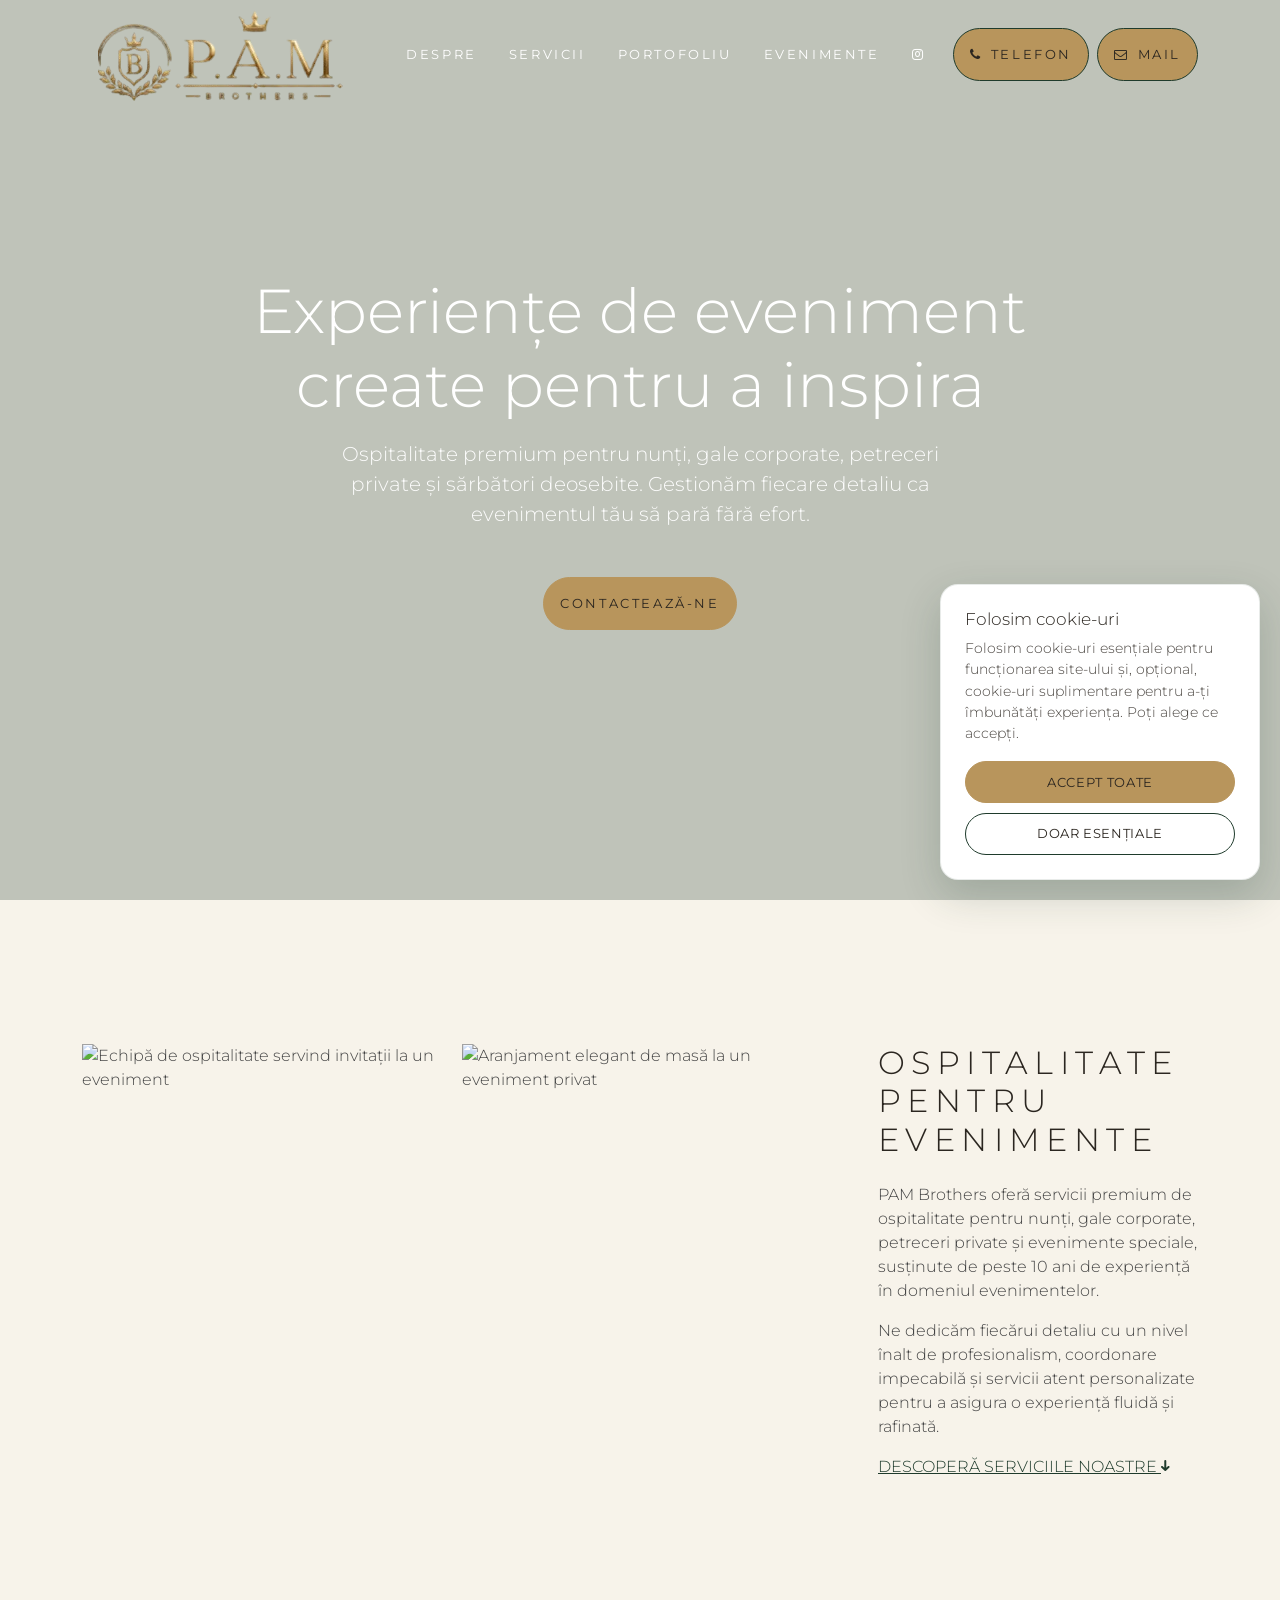
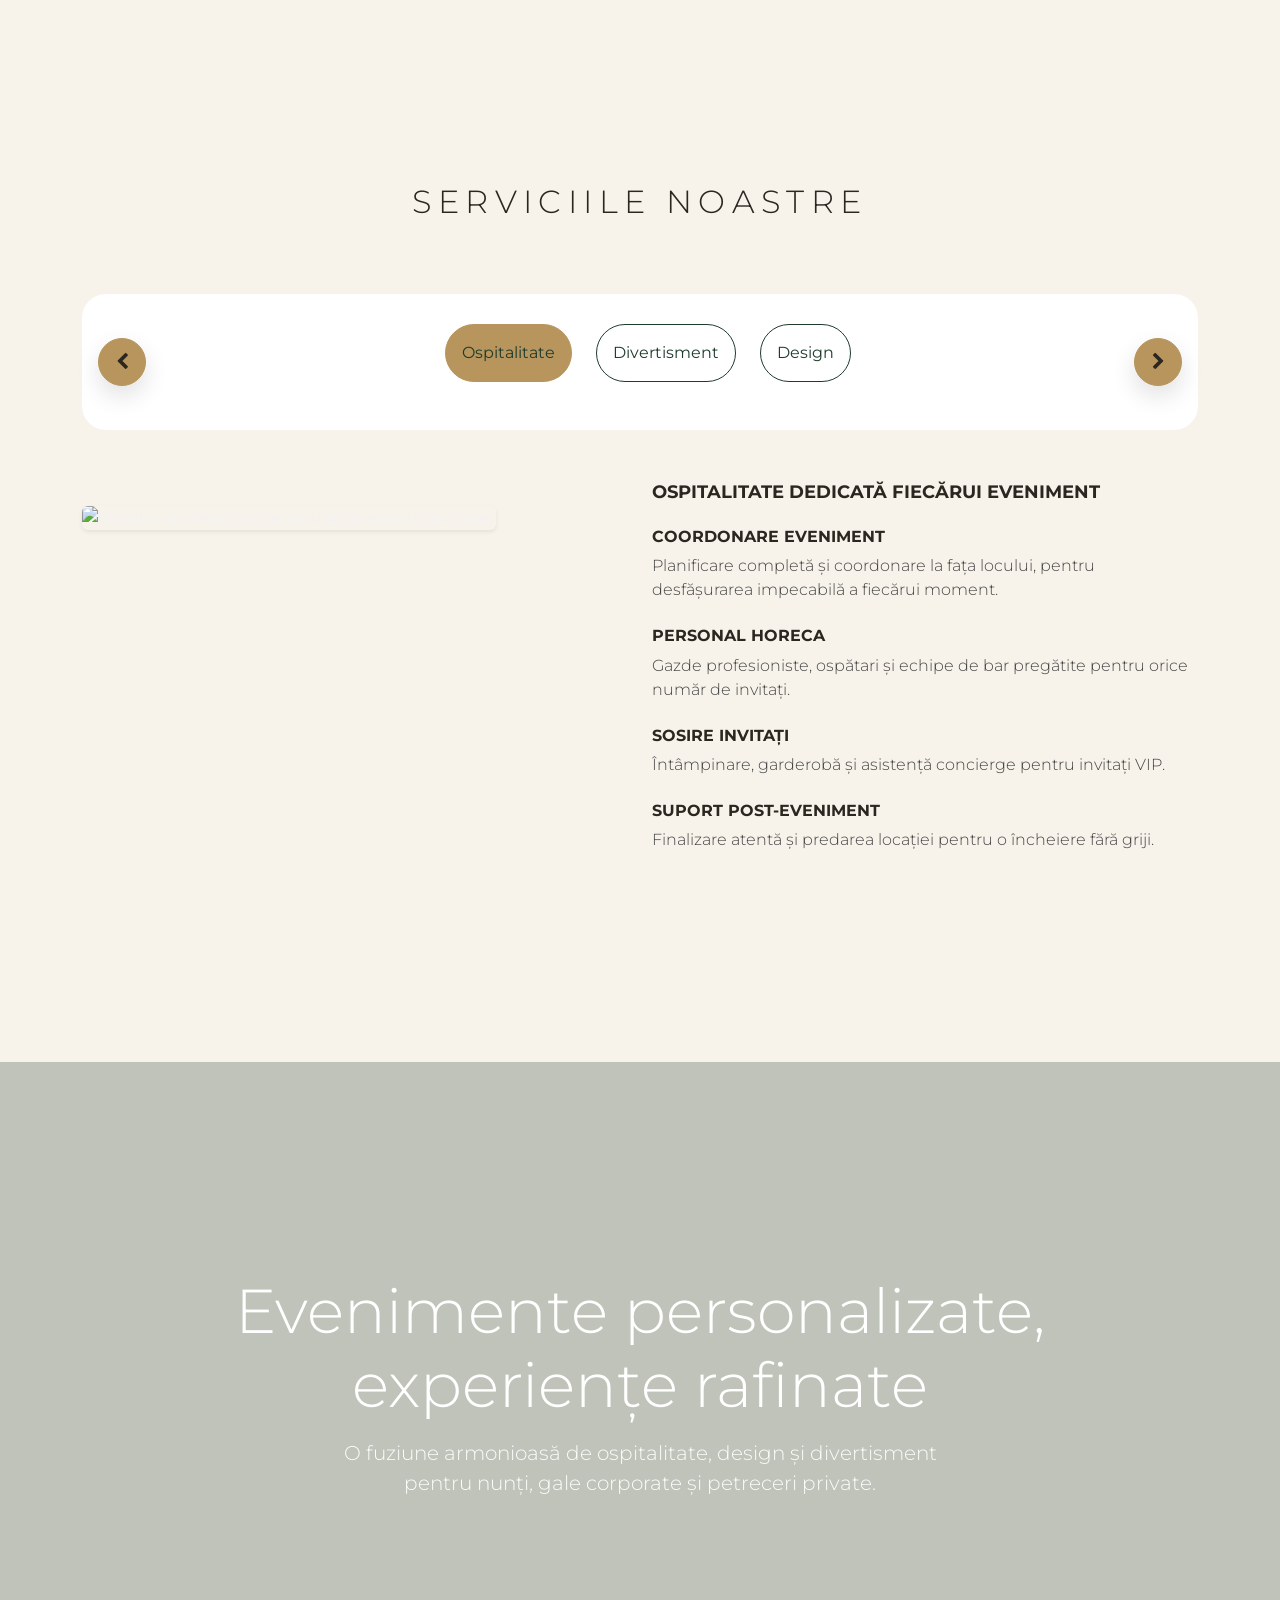
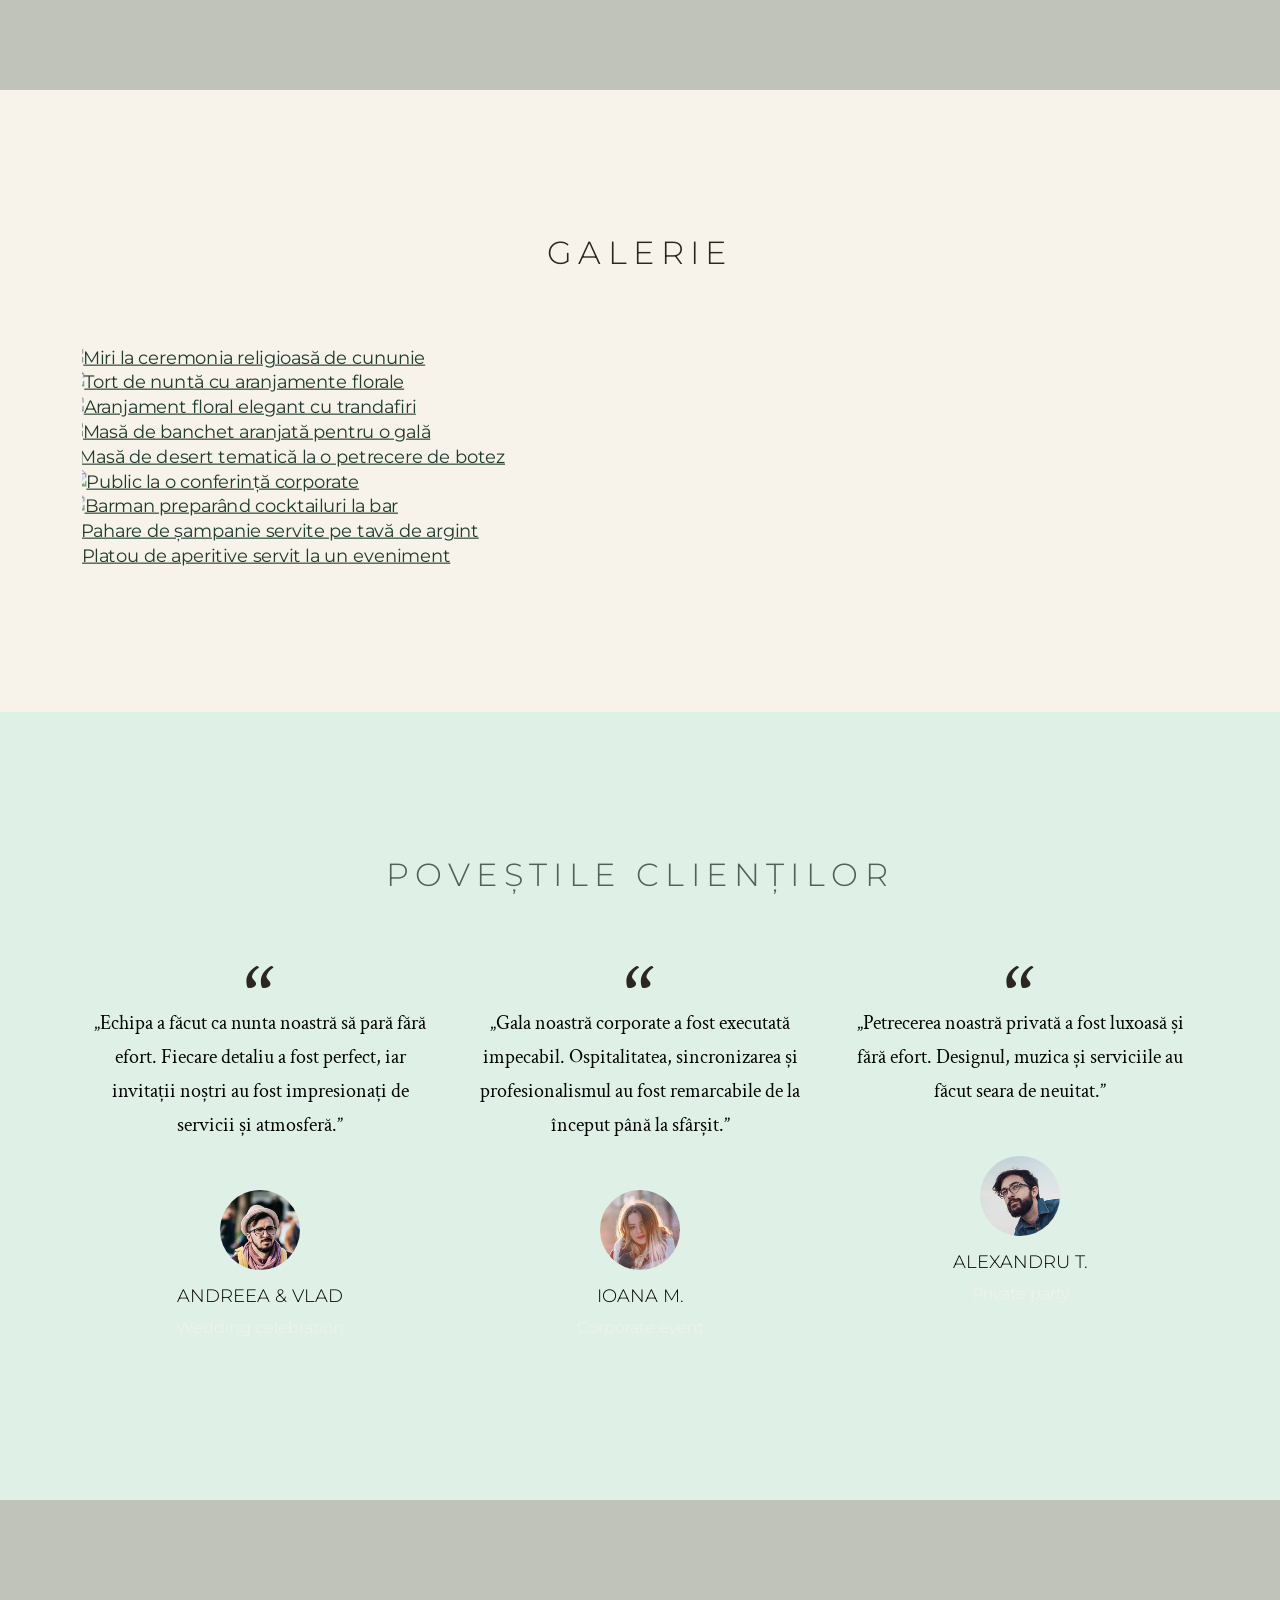
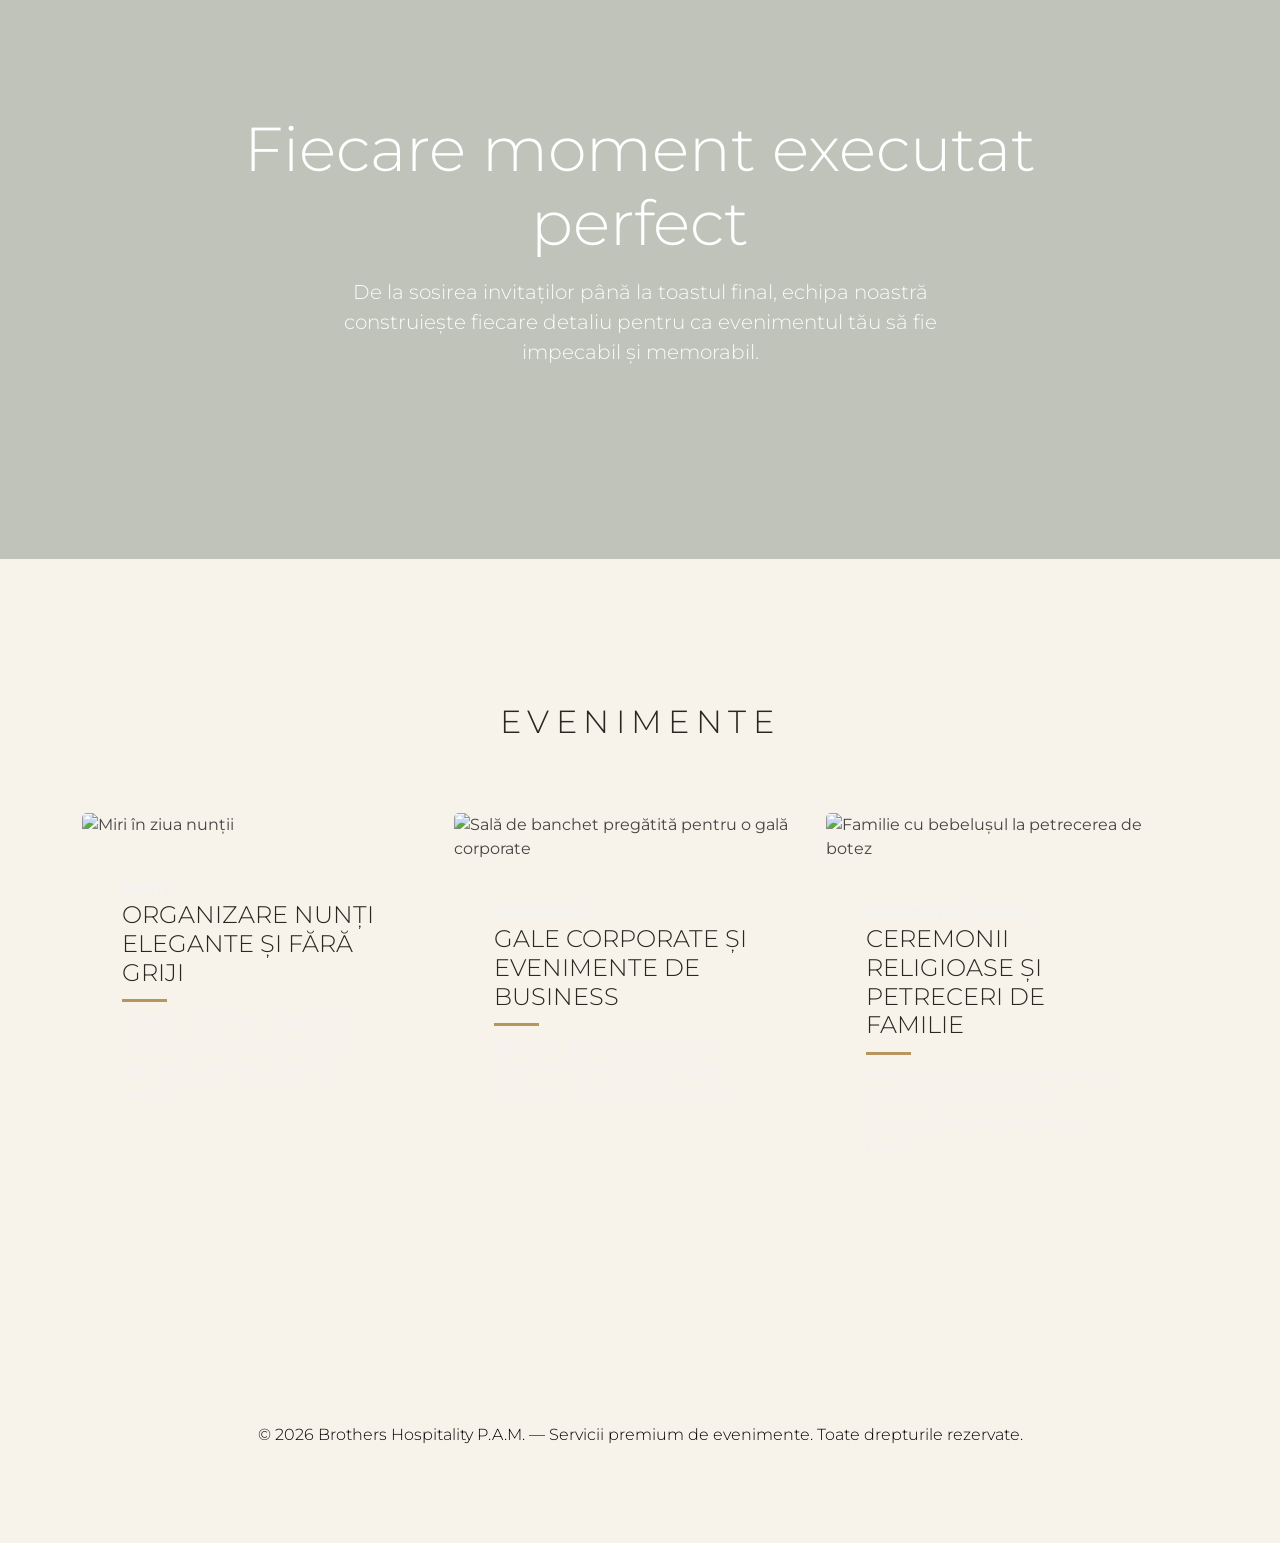
==== commit 363e70b3: "Add files via upload" ====
--- a/index.html
+++ b/index.html
@@ -10,8 +10,8 @@
     <!-- Open Graph / Social Meta Tags -->
     <meta property="og:title" content="Brothers Hospitality P.A.M. — Servicii Premium de Evenimente">
     <meta property="og:description" content="Servicii premium de evenimente pentru nunți, gale corporate, petreceri private și sărbători speciale.">
-    <meta property="og:image" content="https://pambrothers.com/https://images.pexels.com/photos/17206153/pexels-photo-17206153.jpeg?auto=compress&cs=tinysrgb&w=1600">
-    <meta property="og:image:alt" content="Brothers Hospitality event photo">
+    <meta property="og:image" content="https://images.pexels.com/photos/30311728/pexels-photo-30311728.jpeg?auto=compress&cs=tinysrgb&w=1600">
+    <meta property="og:image:alt" content="Sală de bal amenajată pentru un eveniment de gală">
     <meta property="og:image:width" content="1440">
     <meta property="og:image:height" content="1080">
     <meta property="og:type" content="website">
@@ -22,7 +22,7 @@
     <meta name="twitter:card" content="summary_large_image">
     <meta name="twitter:title" content="Brothers Hospitality P.A.M. — Servicii Premium de Evenimente">
     <meta name="twitter:description" content="Servicii premium de evenimente pentru nunți, gale corporate, petreceri private și sărbători speciale.">
-    <meta name="twitter:image" content="https://pambrothers.com/https://images.pexels.com/photos/17206153/pexels-photo-17206153.jpeg?auto=compress&cs=tinysrgb&w=1600">
+    <meta name="twitter:image" content="https://images.pexels.com/photos/30311728/pexels-photo-30311728.jpeg?auto=compress&cs=tinysrgb&w=1600">
     <!-- Google Consent Mode - setare implicită, înainte de încărcarea gtag.js -->
     <script>
       window.dataLayer = window.dataLayer || [];
@@ -377,7 +377,7 @@
     </nav>
     <!-- END nav -->
 
-    <section class="pb_cover_v1 cover-bg-black cover-bg-opacity-4 text-center" style="background-image: url(https://images.pexels.com/photos/17206153/pexels-photo-17206153.jpeg?auto=compress&cs=tinysrgb&w=1600)" id="section-home">
+    <section class="pb_cover_v1 cover-bg-black cover-bg-opacity-4 text-center" style="background-image: url(https://images.pexels.com/photos/30311728/pexels-photo-30311728.jpeg?auto=compress&cs=tinysrgb&w=1600)" id="section-home">
       <div class="container">
         <div class="row align-items-center justify-content-center">
           <div class="col-md-9 order-md-1">
@@ -396,10 +396,10 @@
           <div class="col-lg-8 mb-5">
             <div class="row">
               <div class="col">
-                <p><img src="https://images.pexels.com/photos/15964946/pexels-photo-15964946.jpeg?auto=compress&cs=tinysrgb&w=800" alt="Event image" class="img-fluid"></p>
+                <p><img src="https://images.pexels.com/photos/35533009/pexels-photo-35533009.jpeg?auto=compress&cs=tinysrgb&w=800" alt="Echipă de ospitalitate servind invitații la un eveniment" class="img-fluid pb_pair-img"></p>
               </div>
               <div class="col">
-                <p><img src="https://images.pexels.com/photos/10633531/pexels-photo-10633531.jpeg?auto=compress&cs=tinysrgb&w=800" alt="Event image" class="img-fluid"></p>
+                <p><img src="https://images.pexels.com/photos/16935912/pexels-photo-16935912.jpeg?auto=compress&cs=tinysrgb&w=800" alt="Aranjament elegant de masă la un eveniment privat" class="img-fluid pb_pair-img"></p>
               </div>
             </div>
           </div>
@@ -445,7 +445,7 @@
               <div class="tab-pane fade show active" id="hospitality" role="tabpanel">
                 <div class="row align-items-center gy-4">
                   <div class="col-lg-6 service-image-col">
-                    <img src="https://images.pexels.com/photos/4485406/pexels-photo-4485406.jpeg?auto=compress&cs=tinysrgb&w=800" alt="Ospatar profesional" class="img-fluid rounded shadow-sm h-100" style="object-fit:cover; width:100%;">
+                    <img src="https://images.pexels.com/photos/30729110/pexels-photo-30729110.jpeg?auto=compress&cs=tinysrgb&w=800" alt="Ospătar profesionist servind un preparat gourmet" class="img-fluid rounded shadow-sm">
                   </div>
                   <div class="col-lg-6">
                     <h3 style="color:var(--site-text) !important;" class="pb_font-18 fw-bold mb-4">Ospitalitate dedicată fiecărui eveniment</h3>
@@ -473,7 +473,7 @@
               <div class="tab-pane fade" id="entertainment" role="tabpanel">
                 <div class="row align-items-center gy-4">
                   <div class="col-lg-6 order-lg-2 service-image-col">
-                    <img src="assets/images/restaurant/800x975/img_1.jpg" alt="Concert sau divertisment live" class="img-fluid rounded shadow-sm h-100" style="object-fit:cover; width:100%;">
+                    <img src="https://images.pexels.com/photos/9005458/pexels-photo-9005458.jpeg?auto=compress&cs=tinysrgb&w=800" alt="DJ mixând la un eveniment cu lumini de scenă" class="img-fluid rounded shadow-sm">
                   </div>
                   <div class="col-lg-6 order-lg-1">
                     <h3 style="color:var(--site-text) !important;" class="pb_font-18 fw-bold mb-4">Divertisment care impresionează</h3>
@@ -501,7 +501,7 @@
               <div class="tab-pane fade" id="design" role="tabpanel">
                 <div class="row align-items-center gy-4">
                   <div class="col-lg-6 service-image-col">
-                    <img src="https://images.pexels.com/photos/34597463/pexels-photo-34597463.jpeg?auto=compress&cs=tinysrgb&w=800" alt="Design de eveniment" class="img-fluid rounded shadow-sm h-100" style="object-fit:cover; width:100%;">
+                    <img src="https://images.pexels.com/photos/35001312/pexels-photo-35001312.jpeg?auto=compress&cs=tinysrgb&w=800" alt="Florar aranjând un buchet elegant pentru eveniment" class="img-fluid rounded shadow-sm">
                   </div>
                   <div class="col-lg-6">
                     <h3 style="color:var(--site-text) !important;" class="pb_font-18 fw-bold mb-4">Design memorabil și coerent</h3>
@@ -533,7 +533,7 @@
     </section>
     <!-- END section -->
 
-    <section class="pb_md_py_cover text-center cover-bg-black cover-bg-opacity-4" style="background-image: url(https://images.pexels.com/photos/17206153/pexels-photo-17206153.jpeg?auto=compress&cs=tinysrgb&w=1600)" id="section-highlights">
+    <section class="pb_md_py_cover text-center cover-bg-black cover-bg-opacity-4" style="background-image: url(https://images.pexels.com/photos/17023014/pexels-photo-17023014.jpeg?auto=compress&cs=tinysrgb&w=1600)" id="section-highlights">
       <div class="container">
         <div class="row align-items-center justify-content-center">
           <div class="col-md-9 order-md-1">
@@ -554,58 +554,58 @@
         </div>
         <div class="row">
           <div class="col">
-            <div class="card-columns">
-              <div class="card border-0 mb-4">
-                <a href="https://images.pexels.com/photos/15964946/pexels-photo-15964946.jpeg?auto=compress&cs=tinysrgb&w=800" class="pb_hover-zoom image-popup">
-                  <img class="img-fluid" src="https://images.pexels.com/photos/15964946/pexels-photo-15964946.jpeg?auto=compress&cs=tinysrgb&w=800" alt="Image caption here">
+            <div class="pb_gallery-grid">
+              <div class="card border-0">
+                <a href="https://images.pexels.com/photos/17529930/pexels-photo-17529930.jpeg?auto=compress&cs=tinysrgb&w=800" class="pb_hover-zoom image-popup">
+                  <img class="img-fluid" src="https://images.pexels.com/photos/17529930/pexels-photo-17529930.jpeg?auto=compress&cs=tinysrgb&w=800" alt="Miri la ceremonia religioasă de cununie">
                   <i class="ion-ios-search-strong icon"></i>
                 </a>
               </div>
-              <div class="card border-0 mb-4">
-                <a href="https://images.pexels.com/photos/10633531/pexels-photo-10633531.jpeg?auto=compress&cs=tinysrgb&w=800" class="pb_hover-zoom image-popup">
-                  <img class="img-fluid" src="https://images.pexels.com/photos/10633531/pexels-photo-10633531.jpeg?auto=compress&cs=tinysrgb&w=800" alt="Image caption here">
+              <div class="card border-0">
+                <a href="https://images.pexels.com/photos/29388914/pexels-photo-29388914.jpeg?auto=compress&cs=tinysrgb&w=800" class="pb_hover-zoom image-popup">
+                  <img class="img-fluid" src="https://images.pexels.com/photos/29388914/pexels-photo-29388914.jpeg?auto=compress&cs=tinysrgb&w=800" alt="Tort de nuntă cu aranjamente florale">
                   <i class="ion-ios-search-strong icon"></i>
                 </a>
               </div>
-              <div class="card border-0 mb-4">
-                <a href="https://images.pexels.com/photos/17841194/pexels-photo-17841194.jpeg?auto=compress&cs=tinysrgb&w=800" class="pb_hover-zoom image-popup">
-                  <img class="img-fluid" src="https://images.pexels.com/photos/17841194/pexels-photo-17841194.jpeg?auto=compress&cs=tinysrgb&w=800" alt="Image caption here">
+              <div class="card border-0">
+                <a href="https://images.pexels.com/photos/35503965/pexels-photo-35503965.jpeg?auto=compress&cs=tinysrgb&w=800" class="pb_hover-zoom image-popup">
+                  <img class="img-fluid" src="https://images.pexels.com/photos/35503965/pexels-photo-35503965.jpeg?auto=compress&cs=tinysrgb&w=800" alt="Aranjament floral elegant cu trandafiri">
                   <i class="ion-ios-search-strong icon"></i>
                 </a>
               </div>
-              <div class="card border-0 mb-4">
-                <a href="https://images.pexels.com/photos/261013/pexels-photo-261013.jpeg?auto=compress&cs=tinysrgb&w=800" class="pb_hover-zoom image-popup">
-                  <img class="img-fluid" src="https://images.pexels.com/photos/261013/pexels-photo-261013.jpeg?auto=compress&cs=tinysrgb&w=800" alt="Image caption here">
+              <div class="card border-0">
+                <a href="https://images.pexels.com/photos/33200573/pexels-photo-33200573.jpeg?auto=compress&cs=tinysrgb&w=800" class="pb_hover-zoom image-popup">
+                  <img class="img-fluid" src="https://images.pexels.com/photos/33200573/pexels-photo-33200573.jpeg?auto=compress&cs=tinysrgb&w=800" alt="Masă de banchet aranjată pentru o gală">
                   <i class="ion-ios-search-strong icon"></i>
                 </a>
               </div>
-              <div class="card border-0 mb-4">
-                <a href="https://images.pexels.com/photos/28143094/pexels-photo-28143094.jpeg?auto=compress&cs=tinysrgb&w=800" class="pb_hover-zoom image-popup">
-                  <img class="img-fluid" src="https://images.pexels.com/photos/28143094/pexels-photo-28143094.jpeg?auto=compress&cs=tinysrgb&w=800" alt="Image caption here">
+              <div class="card border-0">
+                <a href="https://images.pexels.com/photos/30484894/pexels-photo-30484894.jpeg?auto=compress&cs=tinysrgb&w=800" class="pb_hover-zoom image-popup">
+                  <img class="img-fluid" src="https://images.pexels.com/photos/30484894/pexels-photo-30484894.jpeg?auto=compress&cs=tinysrgb&w=800" alt="Masă de desert tematică la o petrecere de botez">
                   <i class="ion-ios-search-strong icon"></i>
                 </a>
               </div>
-              <div class="card border-0 mb-4">
-                <a href="https://images.pexels.com/photos/261014/pexels-photo-261014.jpeg?auto=compress&cs=tinysrgb&w=800" class="pb_hover-zoom image-popup">
-                  <img class="img-fluid" src="https://images.pexels.com/photos/261014/pexels-photo-261014.jpeg?auto=compress&cs=tinysrgb&w=800" alt="Image caption here">
+              <div class="card border-0">
+                <a href="https://images.pexels.com/photos/20733081/pexels-photo-20733081.jpeg?auto=compress&cs=tinysrgb&w=800" class="pb_hover-zoom image-popup">
+                  <img class="img-fluid" src="https://images.pexels.com/photos/20733081/pexels-photo-20733081.jpeg?auto=compress&cs=tinysrgb&w=800" alt="Public la o conferință corporate">
                   <i class="ion-ios-search-strong icon"></i>
                 </a>
               </div>
-              <div class="card border-0 mb-4">
-                <a href="https://images.pexels.com/photos/9703865/pexels-photo-9703865.jpeg?auto=compress&cs=tinysrgb&w=800" class="pb_hover-zoom image-popup">
-                  <img class="img-fluid" src="https://images.pexels.com/photos/9703865/pexels-photo-9703865.jpeg?auto=compress&cs=tinysrgb&w=800" alt="Image caption here">
+              <div class="card border-0">
+                <a href="https://images.pexels.com/photos/34575937/pexels-photo-34575937.jpeg?auto=compress&cs=tinysrgb&w=800" class="pb_hover-zoom image-popup">
+                  <img class="img-fluid" src="https://images.pexels.com/photos/34575937/pexels-photo-34575937.jpeg?auto=compress&cs=tinysrgb&w=800" alt="Barman preparând cocktailuri la bar">
                   <i class="ion-ios-search-strong icon"></i>
                 </a>
               </div>
-              <div class="card border-0 mb-4">
-                <a href="https://images.pexels.com/photos/4691211/pexels-photo-4691211.jpeg?auto=compress&cs=tinysrgb&w=800" class="pb_hover-zoom image-popup">
-                  <img class="img-fluid" src="https://images.pexels.com/photos/4691211/pexels-photo-4691211.jpeg?auto=compress&cs=tinysrgb&w=800" alt="Image caption here">
+              <div class="card border-0">
+                <a href="https://images.pexels.com/photos/34618729/pexels-photo-34618729.jpeg?auto=compress&cs=tinysrgb&w=800" class="pb_hover-zoom image-popup">
+                  <img class="img-fluid" src="https://images.pexels.com/photos/34618729/pexels-photo-34618729.jpeg?auto=compress&cs=tinysrgb&w=800" alt="Pahare de șampanie servite pe tavă de argint">
                   <i class="ion-ios-search-strong icon"></i>
                 </a>
               </div>
-              <div class="card border-0 mb-4">
-                <a href="https://images.pexels.com/photos/6816373/pexels-photo-6816373.jpeg?auto=compress&cs=tinysrgb&w=800" class="pb_hover-zoom image-popup">
-                  <img class="img-fluid" src="https://images.pexels.com/photos/6816373/pexels-photo-6816373.jpeg?auto=compress&cs=tinysrgb&w=800" alt="Image caption here">
+              <div class="card border-0">
+                <a href="https://images.pexels.com/photos/34321369/pexels-photo-34321369.jpeg?auto=compress&cs=tinysrgb&w=800" class="pb_hover-zoom image-popup">
+                  <img class="img-fluid" src="https://images.pexels.com/photos/34321369/pexels-photo-34321369.jpeg?auto=compress&cs=tinysrgb&w=800" alt="Platou de aperitive servit la un eveniment">
                   <i class="ion-ios-search-strong icon"></i>
                 </a>
               </div>
@@ -662,7 +662,7 @@
     </section>
     <!-- END section -->
 
-    <section class="pb_md_py_cover text-center cover-bg-black cover-bg-opacity-4" style="background-image: url(https://images.pexels.com/photos/17206153/pexels-photo-17206153.jpeg?auto=compress&cs=tinysrgb&w=1600)" id="section-values">
+    <section class="pb_md_py_cover text-center cover-bg-black cover-bg-opacity-4" style="background-image: url(https://images.pexels.com/photos/12688995/pexels-photo-12688995.jpeg?auto=compress&cs=tinysrgb&w=1600)" id="section-values">
       <div class="container">
         <div class="row align-items-center justify-content-center">
           <div class="col-md-9 order-md-1">
@@ -684,7 +684,7 @@
         <div class="row">
           <div class="card-deck">
             <div class="card border-0">
-              <img class="card-img-top" src="https://images.pexels.com/photos/17841194/pexels-photo-17841194.jpeg?auto=compress&cs=tinysrgb&w=800" alt="Evenimente nunti botez cununie corporate">
+              <img class="card-img-top" src="https://images.pexels.com/photos/3785644/pexels-photo-3785644.jpeg?auto=compress&cs=tinysrgb&w=800" alt="Miri în ziua nunții">
               <div class="card-body pb_p-40">
                 <small class="text-uppercase pb_color-dark-opacity-3 fw-bold">Nunti</small>
                 <h4 class="card-title text-danger">Organizare nunți elegante și fără griji</h4>
@@ -692,7 +692,7 @@
               </div>
             </div>
             <div class="card border-0">
-              <img class="card-img-top" src="https://images.pexels.com/photos/261013/pexels-photo-261013.jpeg?auto=compress&cs=tinysrgb&w=800" alt="Evenimente corporate">
+              <img class="card-img-top" src="https://images.pexels.com/photos/16120243/pexels-photo-16120243.jpeg?auto=compress&cs=tinysrgb&w=800" alt="Sală de banchet pregătită pentru o gală corporate">
               <div class="card-body pb_p-40">
                 <small class="text-uppercase pb_color-dark-opacity-3 fw-bold">Corporate</small>
                 <h4 class="card-title text-danger">Gale corporate și evenimente de business</h4>
@@ -700,7 +700,7 @@
               </div>
             </div>
             <div class="card border-0">
-              <img class="card-img-top" src="https://images.pexels.com/photos/28143094/pexels-photo-28143094.jpeg?auto=compress&cs=tinysrgb&w=800" alt="Evenimente botez cununie">
+              <img class="card-img-top" src="https://images.pexels.com/photos/37264631/pexels-photo-37264631.jpeg?auto=compress&cs=tinysrgb&w=800" alt="Familie cu bebelușul la petrecerea de botez">
               <div class="card-body pb_p-40">
                 <small class="text-uppercase pb_color-dark-opacity-3 fw-bold">Botezuri și cununii</small>
                 <h4 class="card-title text-danger">Ceremonii religioase și petreceri de familie</h4>
--- a/assets/css/restaurant.css
+++ b/assets/css/restaurant.css
@@ -261,6 +261,7 @@
     height: 100vh;
     display: flex;
     align-items: center;
+    justify-content: center;
   }
 }
 
@@ -479,4 +480,13 @@
 .pb_section .pb_card_v1 .card-subtitle,
 .pb_section .pb_card_v2 .card-subtitle {
   color: #777;
+}
+
+/* Service cards (events.html): forțează text închis la culoare,
+   indiferent de contextul (cover/hero) în care e reutilizată clasa .card-title */
+.service-card-body .card-title {
+  color: var(--brand-dark);
+}
+.service-card-body .card-text {
+  color: #4a4a4a;
 }
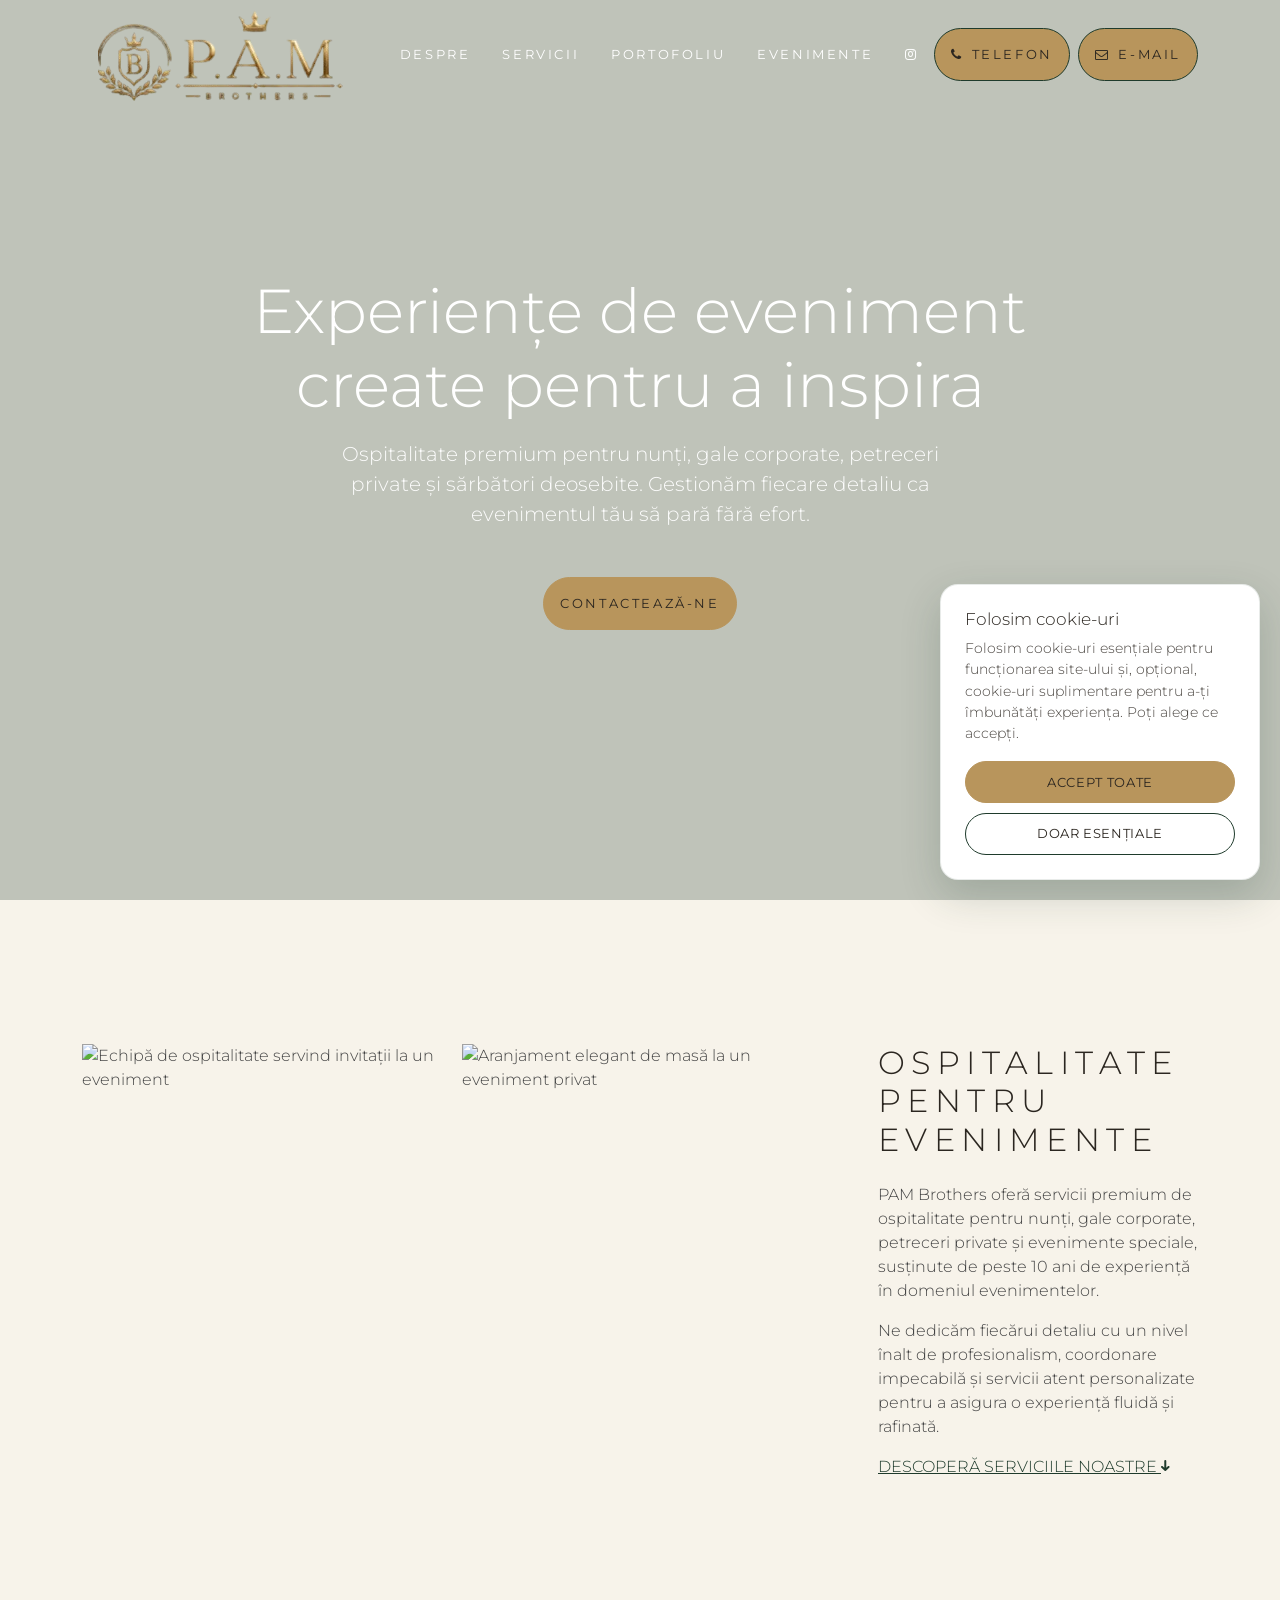
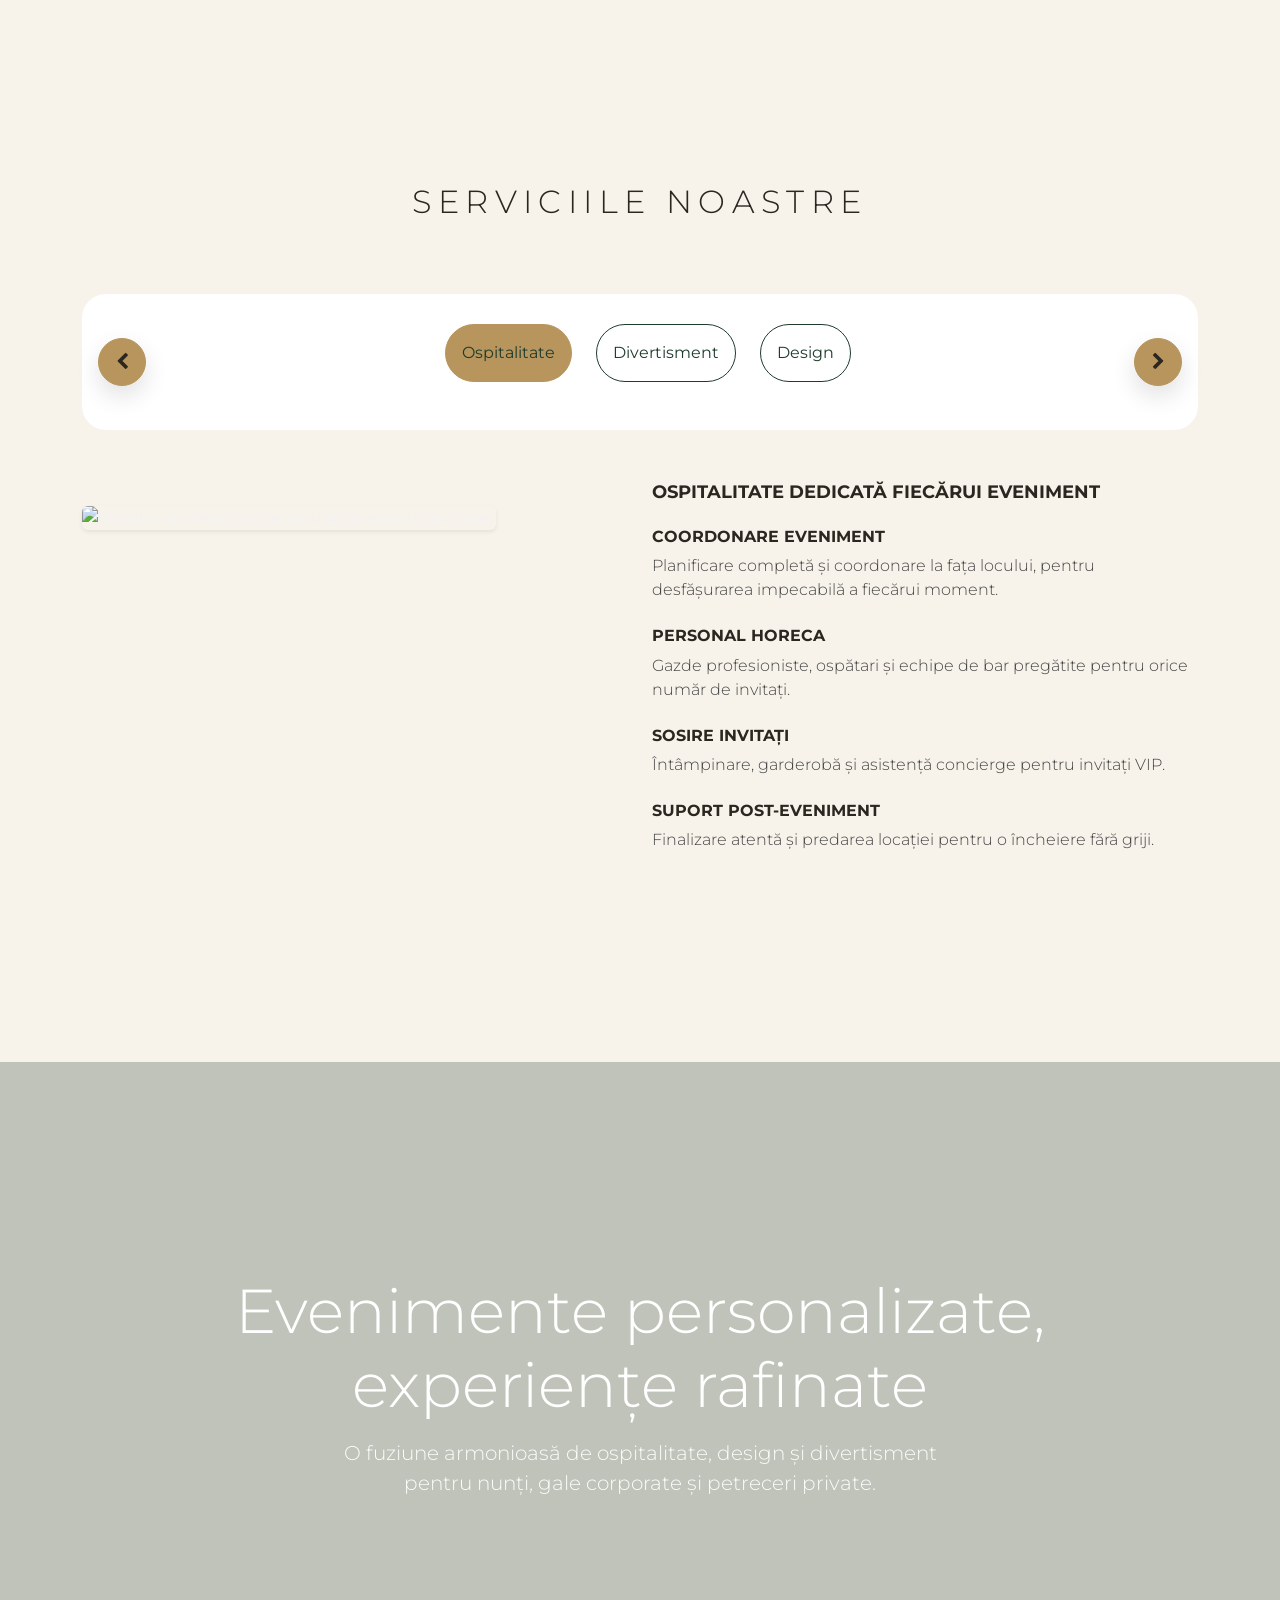
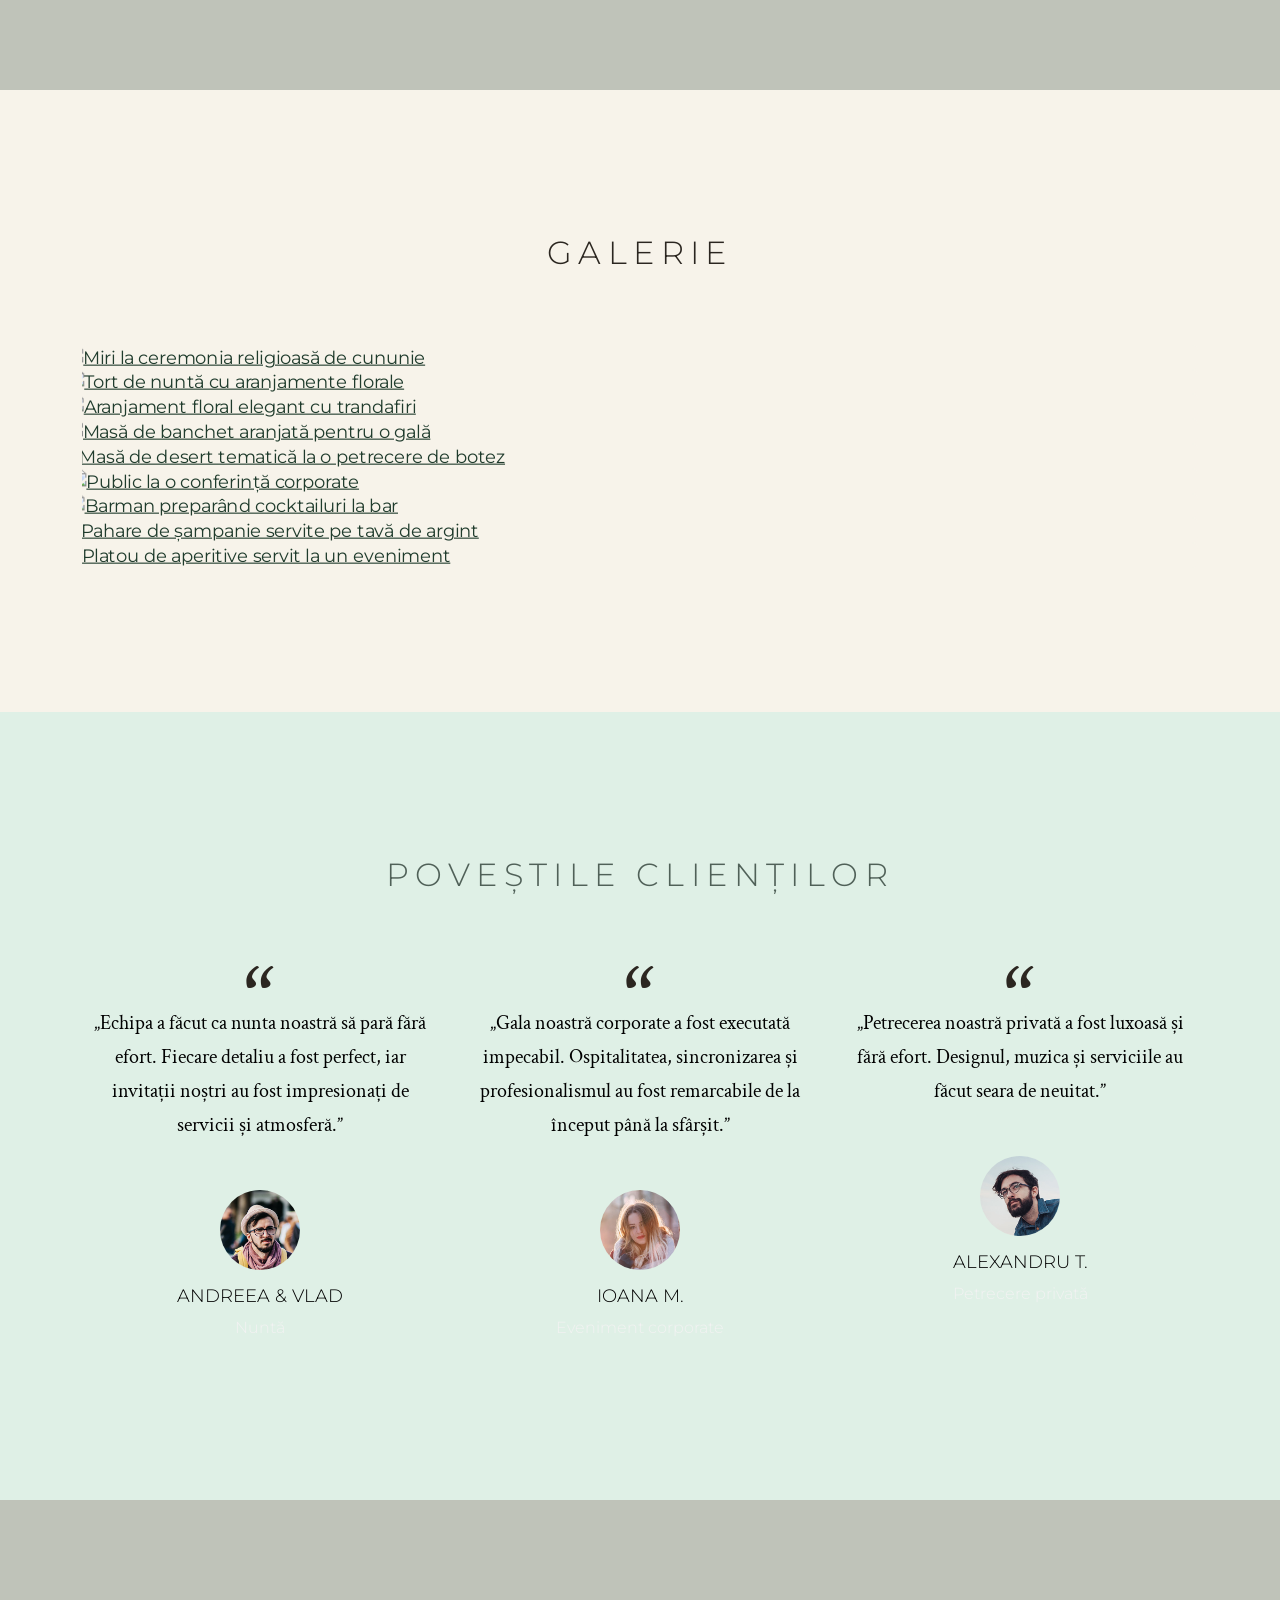
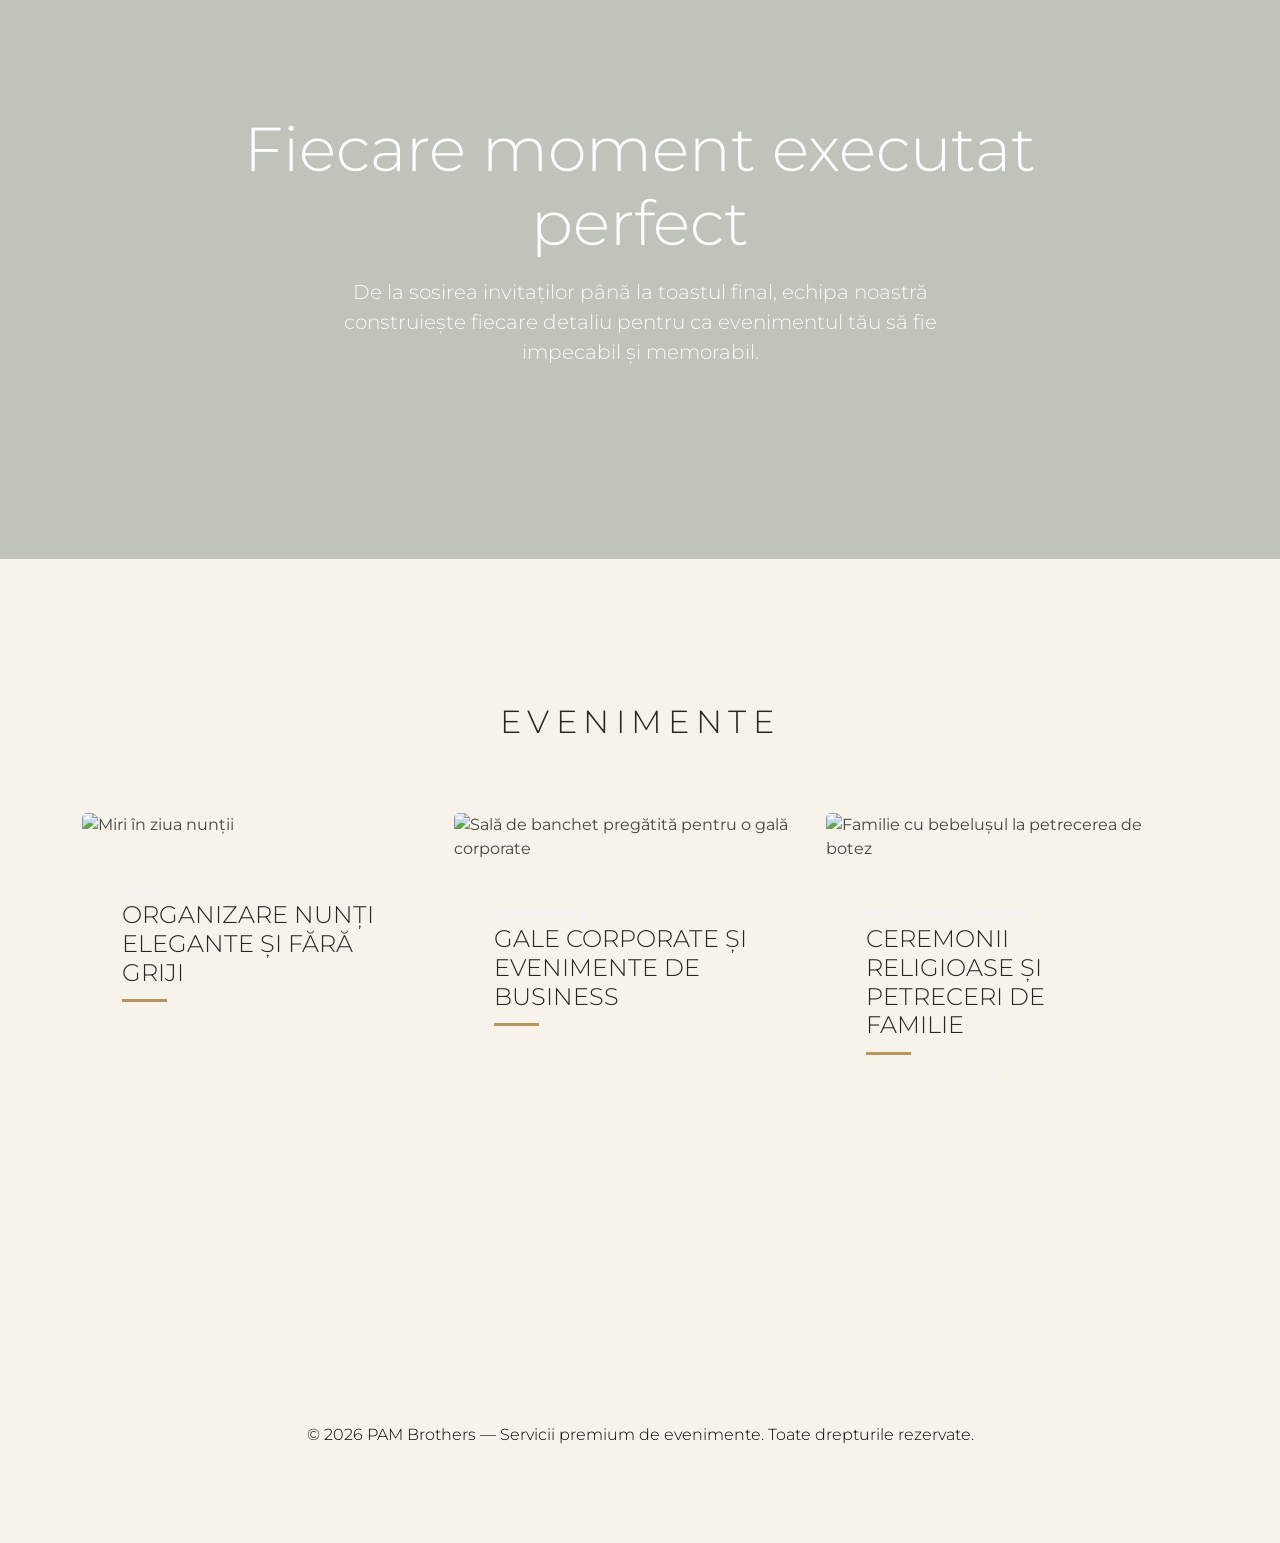
==== commit 36be996b: "Add files via upload" ====
--- a/index.html
+++ b/index.html
@@ -3,12 +3,12 @@
   <head>
     <meta charset="utf-8">
     <meta name="viewport" content="width=device-width, initial-scale=1, shrink-to-fit=no">
-    <title>Brothers Hospitality P.A.M. — Servicii Premium de Evenimente</title>
+    <title>PAM Brothers — Servicii Premium de Evenimente</title>
     <meta name="description" content="Servicii premium de evenimente pentru nunți, gale corporate, petreceri private și sărbători speciale.">
     <meta name="keywords" content="servicii evenimente, organizare nunți, gale corporate, petreceri private, ospitalitate, design eveniment">
     <meta name="robots" content="index, follow">
     <!-- Open Graph / Social Meta Tags -->
-    <meta property="og:title" content="Brothers Hospitality P.A.M. — Servicii Premium de Evenimente">
+    <meta property="og:title" content="PAM Brothers — Servicii Premium de Evenimente">
     <meta property="og:description" content="Servicii premium de evenimente pentru nunți, gale corporate, petreceri private și sărbători speciale.">
     <meta property="og:image" content="https://images.pexels.com/photos/30311728/pexels-photo-30311728.jpeg?auto=compress&cs=tinysrgb&w=1600">
     <meta property="og:image:alt" content="Sală de bal amenajată pentru un eveniment de gală">
@@ -16,11 +16,11 @@
     <meta property="og:image:height" content="1080">
     <meta property="og:type" content="website">
     <meta property="og:url" content="https://pambrothers.com/">
-    <meta property="og:site_name" content="Brothers Hospitality P.A.M.">
+    <meta property="og:site_name" content="PAM Brothers">
     <meta property="og:locale" content="ro_RO">
     <!-- Twitter Card Tags -->
     <meta name="twitter:card" content="summary_large_image">
-    <meta name="twitter:title" content="Brothers Hospitality P.A.M. — Servicii Premium de Evenimente">
+    <meta name="twitter:title" content="PAM Brothers — Servicii Premium de Evenimente">
     <meta name="twitter:description" content="Servicii premium de evenimente pentru nunți, gale corporate, petreceri private și sărbători speciale.">
     <meta name="twitter:image" content="https://images.pexels.com/photos/30311728/pexels-photo-30311728.jpeg?auto=compress&cs=tinysrgb&w=1600">
     <!-- Google Consent Mode - setare implicită, înainte de încărcarea gtag.js -->
@@ -346,15 +346,15 @@
     <nav class="navbar navbar-expand-lg navbar-dark pb_navbar pb_scrolled-light" id="pb-navbar">
       <div class="container">
         <a class="navbar-brand d-xl-none d-lg-none d-md-block d-sm-block" href="/">
-          <img src="assets/images/restaurant/logo.png" alt="Brothers Hospitality P.A.M. Logo" class="light">
+          <img src="assets/images/restaurant/logo.png" alt="Logo PAM Brothers" class="light">
         </a>
-        <button class="navbar-toggler" type="button" data-bs-toggle="collapse" data-bs-target="#site-navbar" aria-controls="site-navbar" aria-expanded="false" aria-label="Toggle navigation">
+        <button class="navbar-toggler" type="button" data-bs-toggle="collapse" data-bs-target="#site-navbar" aria-controls="site-navbar" aria-expanded="false" aria-label="Deschide meniul de navigare">
           <span><i class="ion-navicon"></i></span>
         </button>
         <div class="collapse navbar-collapse justify-content-md-center" id="site-navbar">
           <div class="logo-left d-none d-lg-flex align-items-center me-4">
-            <a class="nav-link p-0" href="index.html" aria-label="Brothers Hospitality Home">
-              <img src="assets/images/restaurant/logo.png" alt="Brothers Hospitality P.A.M. Logo" class="light">
+            <a class="nav-link p-0" href="index.html" aria-label="PAM Brothers — pagina principală">
+              <img src="assets/images/restaurant/logo.png" alt="Logo PAM Brothers" class="light">
             </a>
           </div>
           <ul class="navbar-nav mx-auto d-flex align-items-center">
@@ -368,8 +368,8 @@
             <a href="tel:+40772146083" class="btn btn-primary pb_outline-light rounded-0 btn-xl pb_font-13 pb_letter-spacing-2 p-3 me-md-2 mb-2 mb-md-0" aria-label="Telefon">
               <i class="fa fa-phone me-2" aria-hidden="true"></i>telefon
             </a>
-            <a href="mailto:brotheshospitality8@gmail.com" class="btn btn-primary pb_outline-light rounded-0 btn-xl pb_font-13 pb_letter-spacing-2 p-3" aria-label="Mail">
-              <i class="fa fa-envelope-o me-2" aria-hidden="true"></i>mail
+            <a href="mailto:brothershospitality8@gmail.com" class="btn btn-primary pb_outline-light rounded-0 btn-xl pb_font-13 pb_letter-spacing-2 p-3" aria-label="E-mail">
+              <i class="fa fa-envelope-o me-2" aria-hidden="true"></i>e-mail
             </a>
           </div>
         </div>
@@ -418,7 +418,7 @@
       <div class="container">
         <div class="row justify-content-center mb-5">
           <div class="col-md-10 text-center">
-            <h2 class="mb-4 text-uppercase pb_letter-spacing-2">Serviciile Noastre</h2>
+            <h2 class="mb-4 text-uppercase pb_letter-spacing-2">Serviciile noastre</h2>
           </div>
         </div>
         <div class="row">
@@ -629,9 +629,9 @@
               <div class="media-body">
                 <div class="quote pb_text-black">&ldquo;</div>
                 <blockquote class="mb-5 pb_font-20">„Echipa a făcut ca nunta noastră să pară fără efort. Fiecare detaliu a fost perfect, iar invitații noștri au fost impresionați de servicii și atmosferă.”</blockquote>
-                <img class="d-flex text-center mx-auto mb-3 rounded-circle" src="assets/images/persons/person_1.jpg" alt="Event client photo">
+                <img class="d-flex text-center mx-auto mb-3 rounded-circle" src="assets/images/persons/person_1.jpg" alt="Fotografie: Andreea și Vlad">
                 <h3 class="heading">Andreea &amp; Vlad</h3>
-                <p class="subheading">Wedding celebration</p>
+                <p class="subheading">Nuntă</p>
               </div>
             </div>
           </div>
@@ -640,9 +640,9 @@
               <div class="media-body">
                 <div class="quote pb_text-black">&ldquo;</div>
                 <blockquote class="mb-5 pb_font-20">„Gala noastră corporate a fost executată impecabil. Ospitalitatea, sincronizarea și profesionalismul au fost remarcabile de la început până la sfârșit.”</blockquote>
-                <img class="d-flex text-center mx-auto mb-3 rounded-circle" src="assets/images/persons/person_5.jpg" alt="Event client photo">
+                <img class="d-flex text-center mx-auto mb-3 rounded-circle" src="assets/images/persons/person_5.jpg" alt="Fotografie: Ioana M.">
                 <h3 class="heading">Ioana M.</h3>
-                <p class="subheading">Corporate event</p>
+                <p class="subheading">Eveniment corporate</p>
               </div>
             </div>
           </div>
@@ -651,9 +651,9 @@
               <div class="media-body">
                 <div class="quote pb_text-black">&ldquo;</div>
                 <blockquote class="mb-5 pb_font-20">„Petrecerea noastră privată a fost luxoasă și fără efort. Designul, muzica și serviciile au făcut seara de neuitat.”</blockquote>
-                <img class="d-flex text-center mx-auto mb-3 rounded-circle" src="assets/images/persons/person_2.jpg" alt="Event client photo">
+                <img class="d-flex text-center mx-auto mb-3 rounded-circle" src="assets/images/persons/person_2.jpg" alt="Fotografie: Alexandru T.">
                 <h3 class="heading">Alexandru T.</h3>
-                <p class="subheading">Private party</p>
+                <p class="subheading">Petrecere privată</p>
               </div>
             </div>
           </div>
@@ -686,7 +686,7 @@
             <div class="card border-0">
               <img class="card-img-top" src="https://images.pexels.com/photos/3785644/pexels-photo-3785644.jpeg?auto=compress&cs=tinysrgb&w=800" alt="Miri în ziua nunții">
               <div class="card-body pb_p-40">
-                <small class="text-uppercase pb_color-dark-opacity-3 fw-bold">Nunti</small>
+                <small class="text-uppercase pb_color-dark-opacity-3 fw-bold">Nunți</small>
                 <h4 class="card-title text-danger">Organizare nunți elegante și fără griji</h4>
                 <p class="card-text">Creăm nunți memorabile cu coordonare completă, servicii rafinate și atenție la fiecare detaliu.</p>
               </div>
@@ -717,7 +717,7 @@
       <div class="container">
         <div class="row">
           <div class="col text-center">
-            <p>&copy; 2026 Brothers Hospitality P.A.M. — Servicii premium de evenimente. Toate drepturile rezervate.</p>
+            <p>&copy; 2026 PAM Brothers — Servicii premium de evenimente. Toate drepturile rezervate.</p>
           </div>
         </div>
       </div>
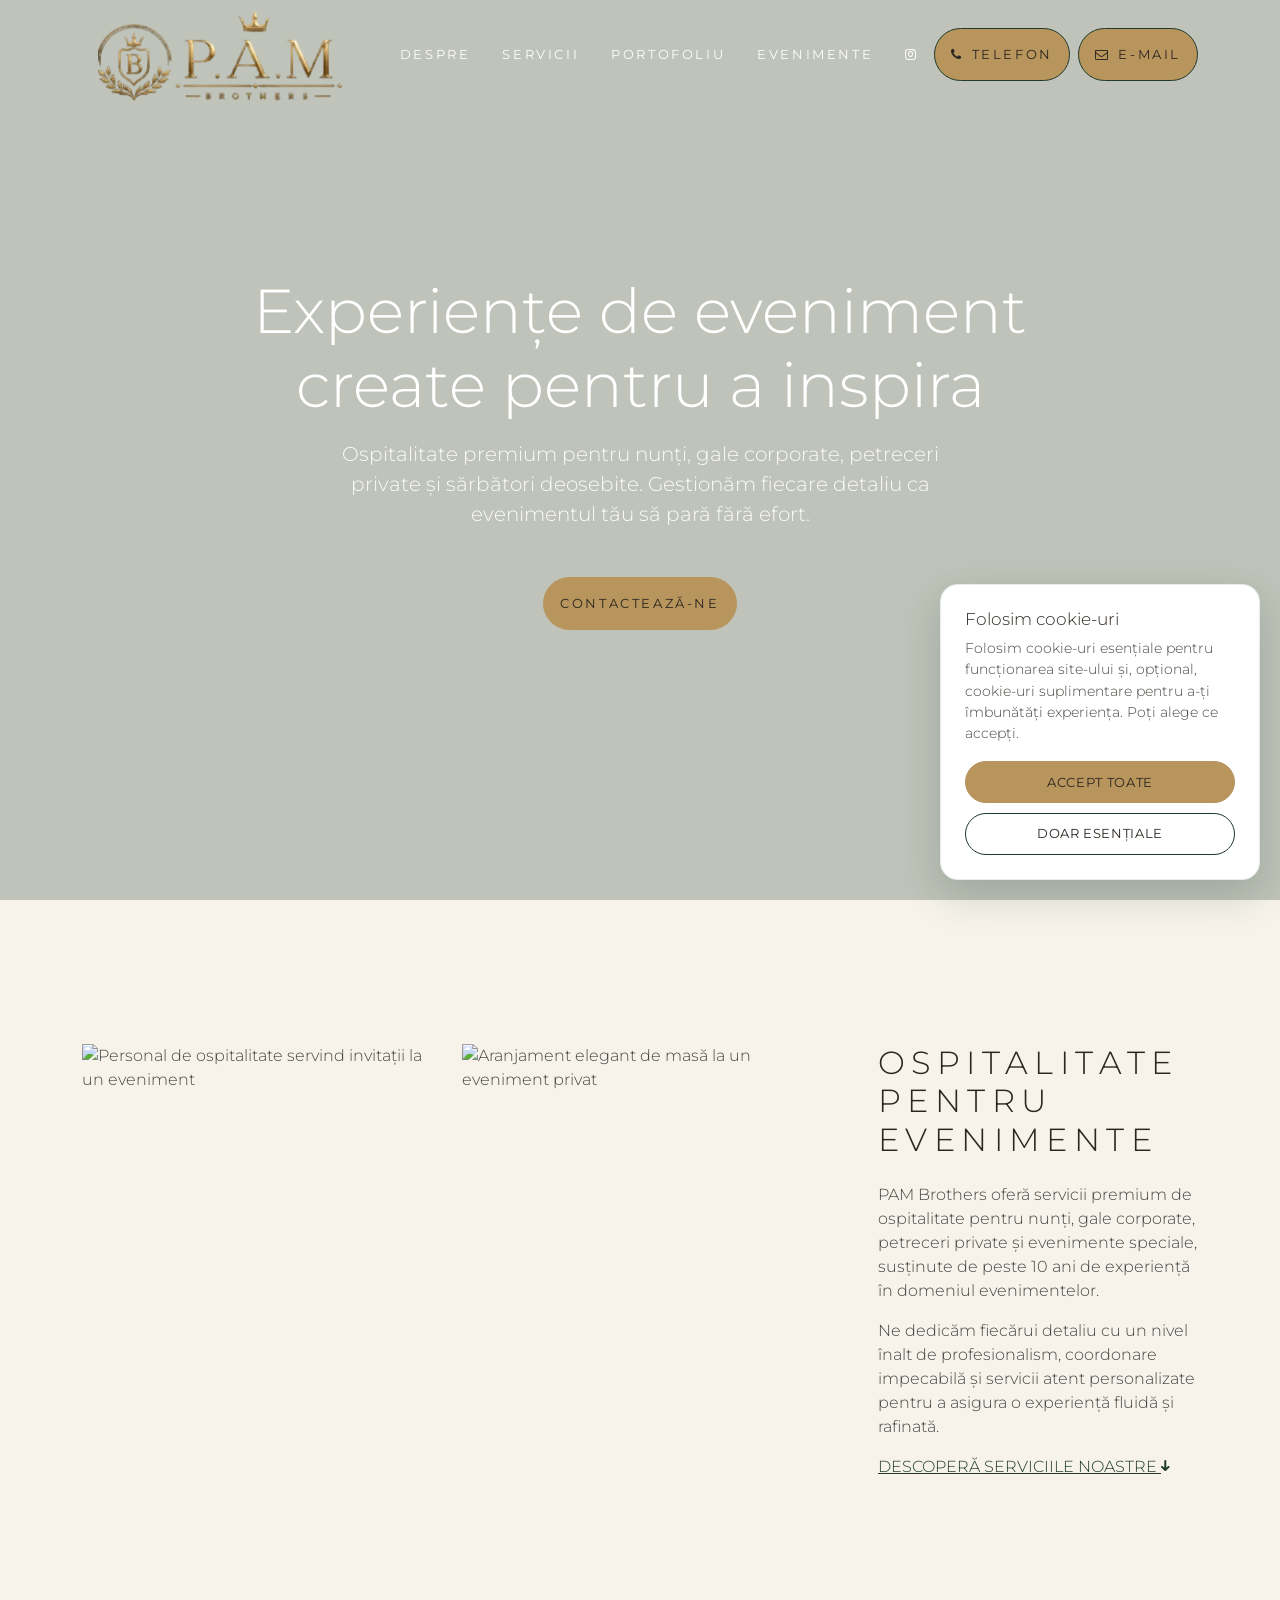
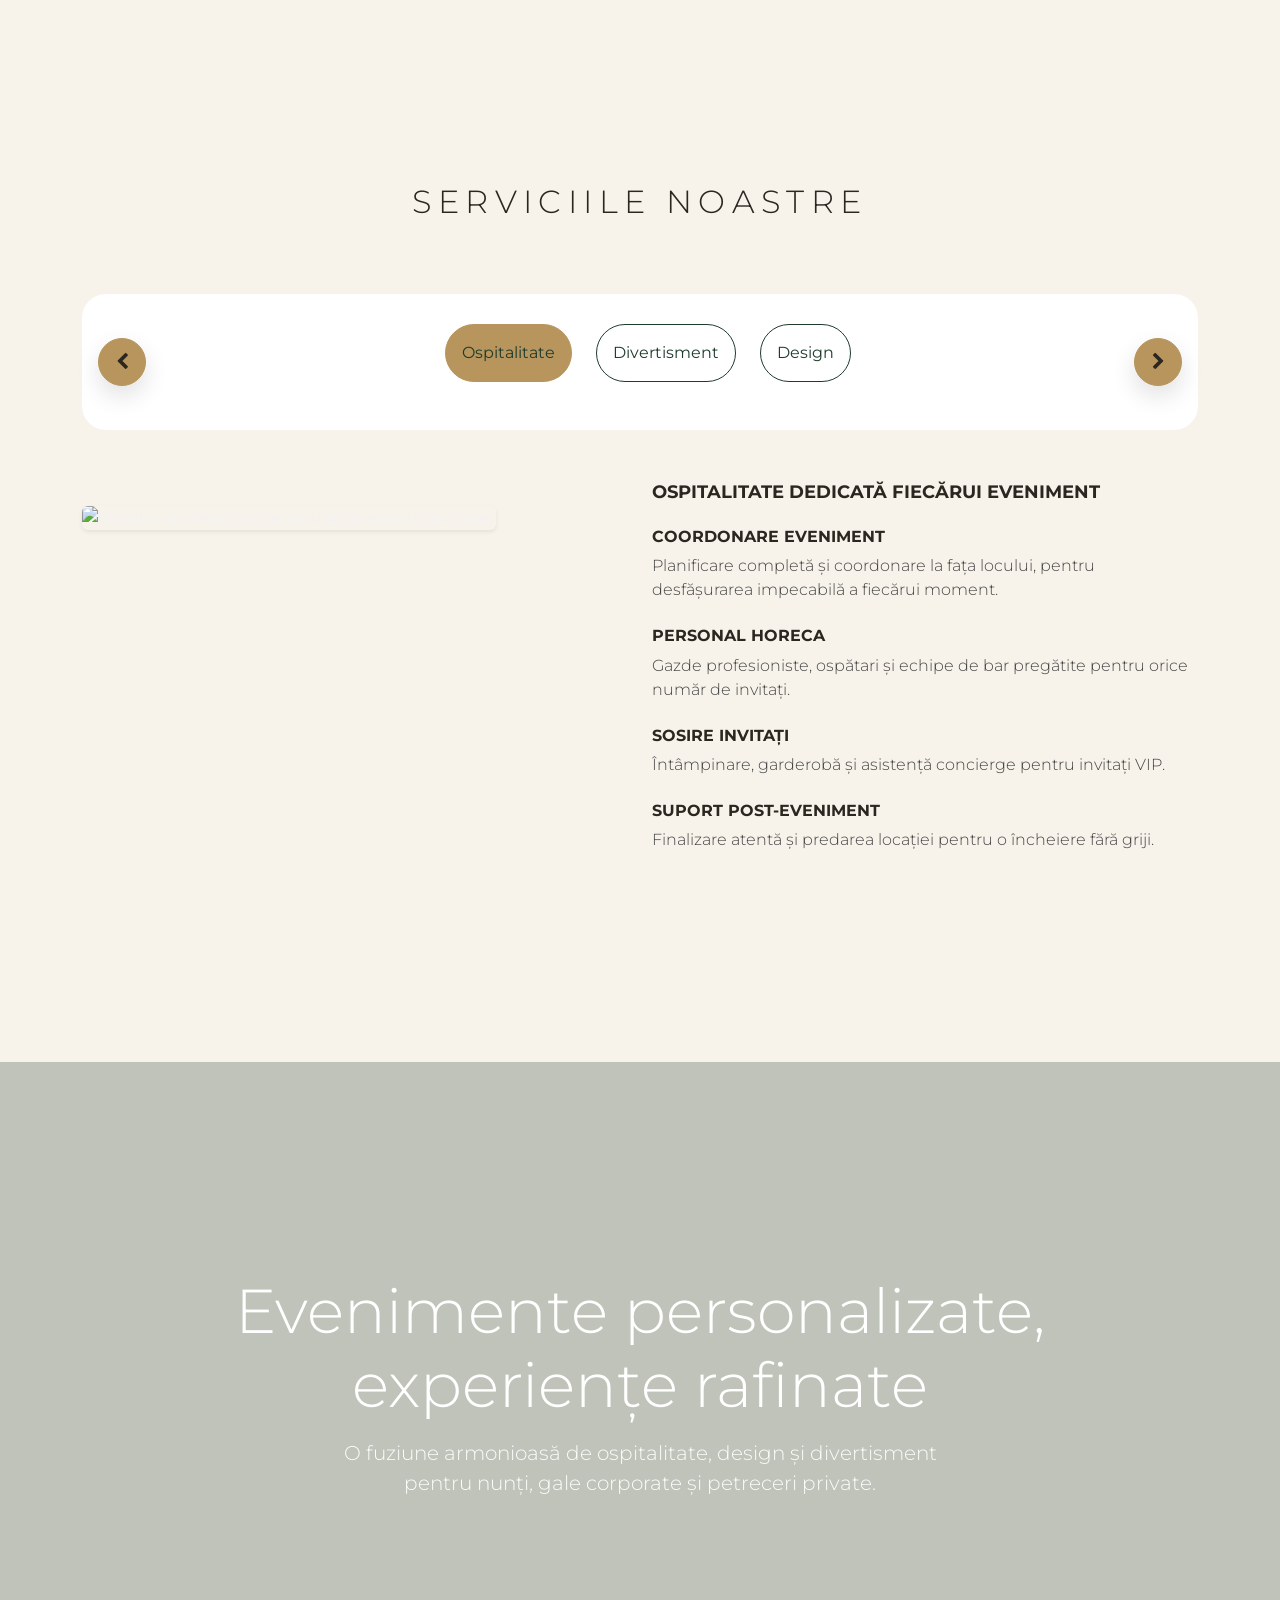
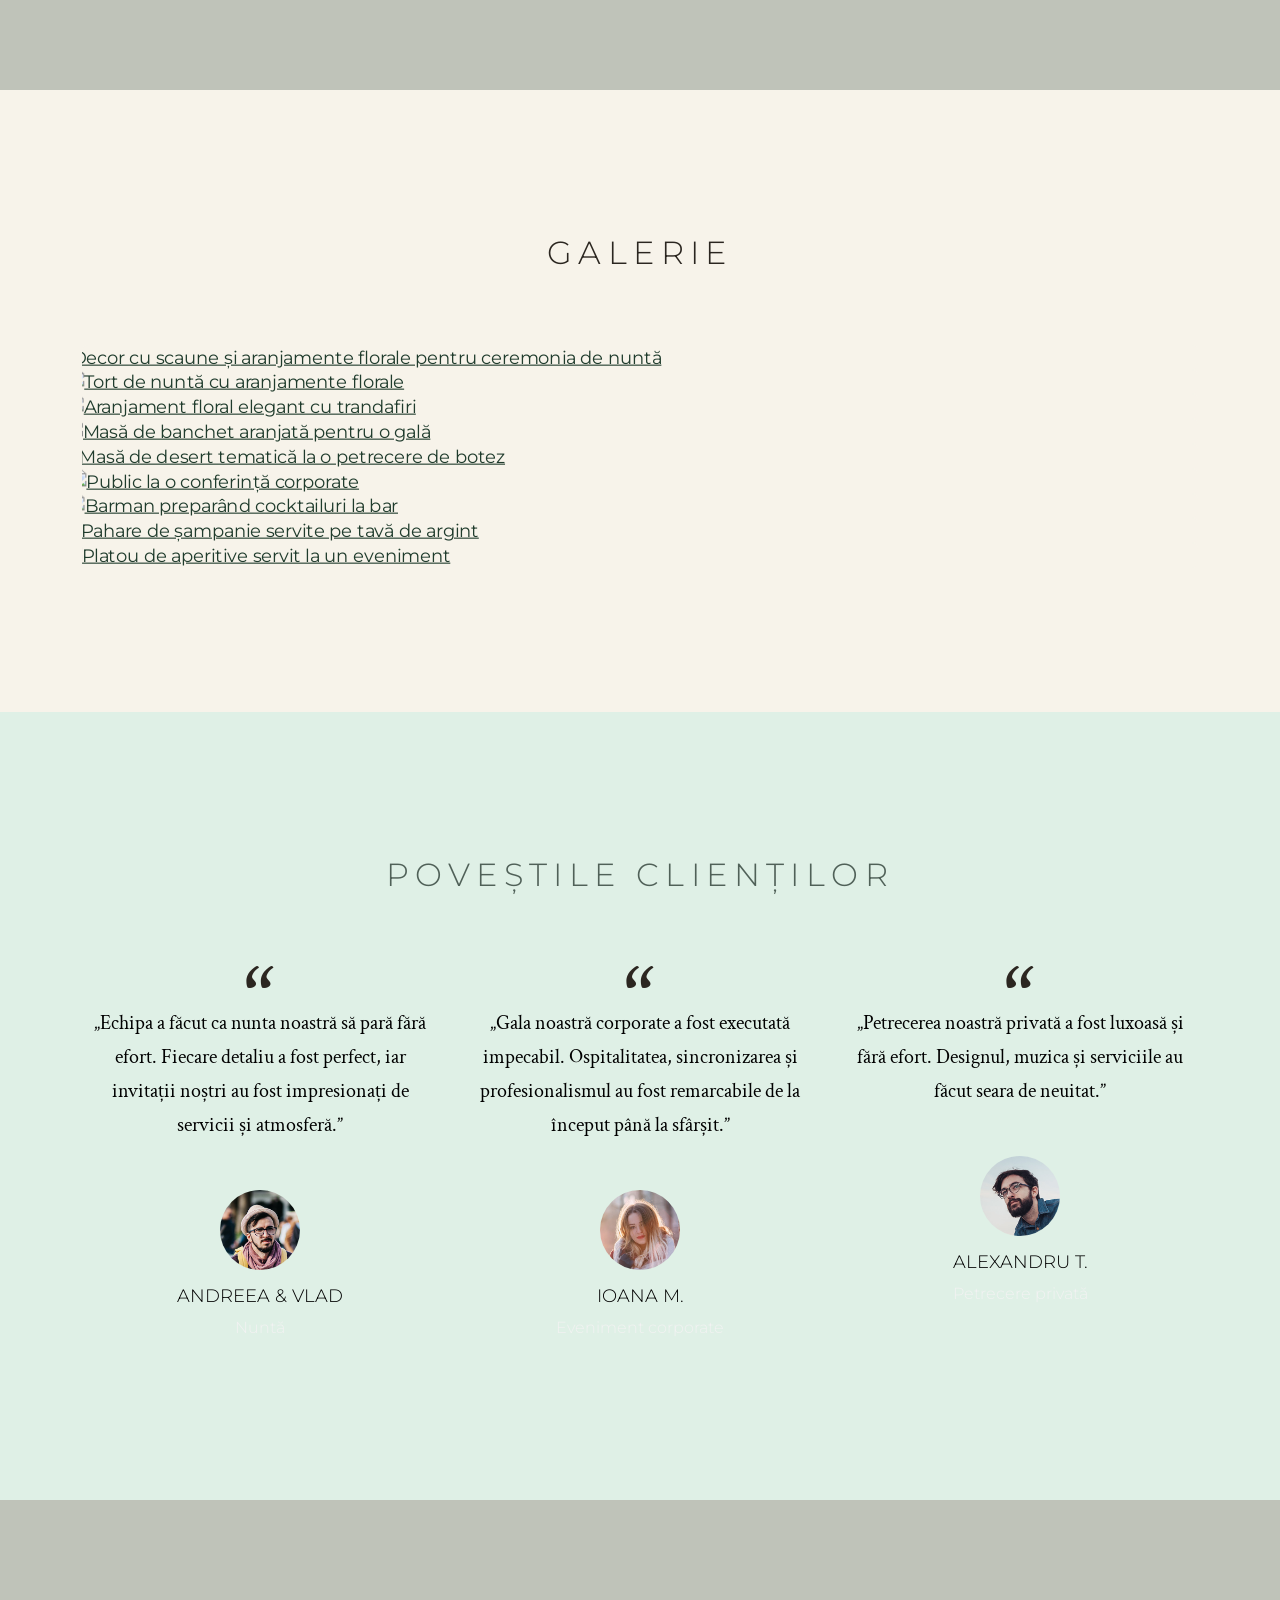
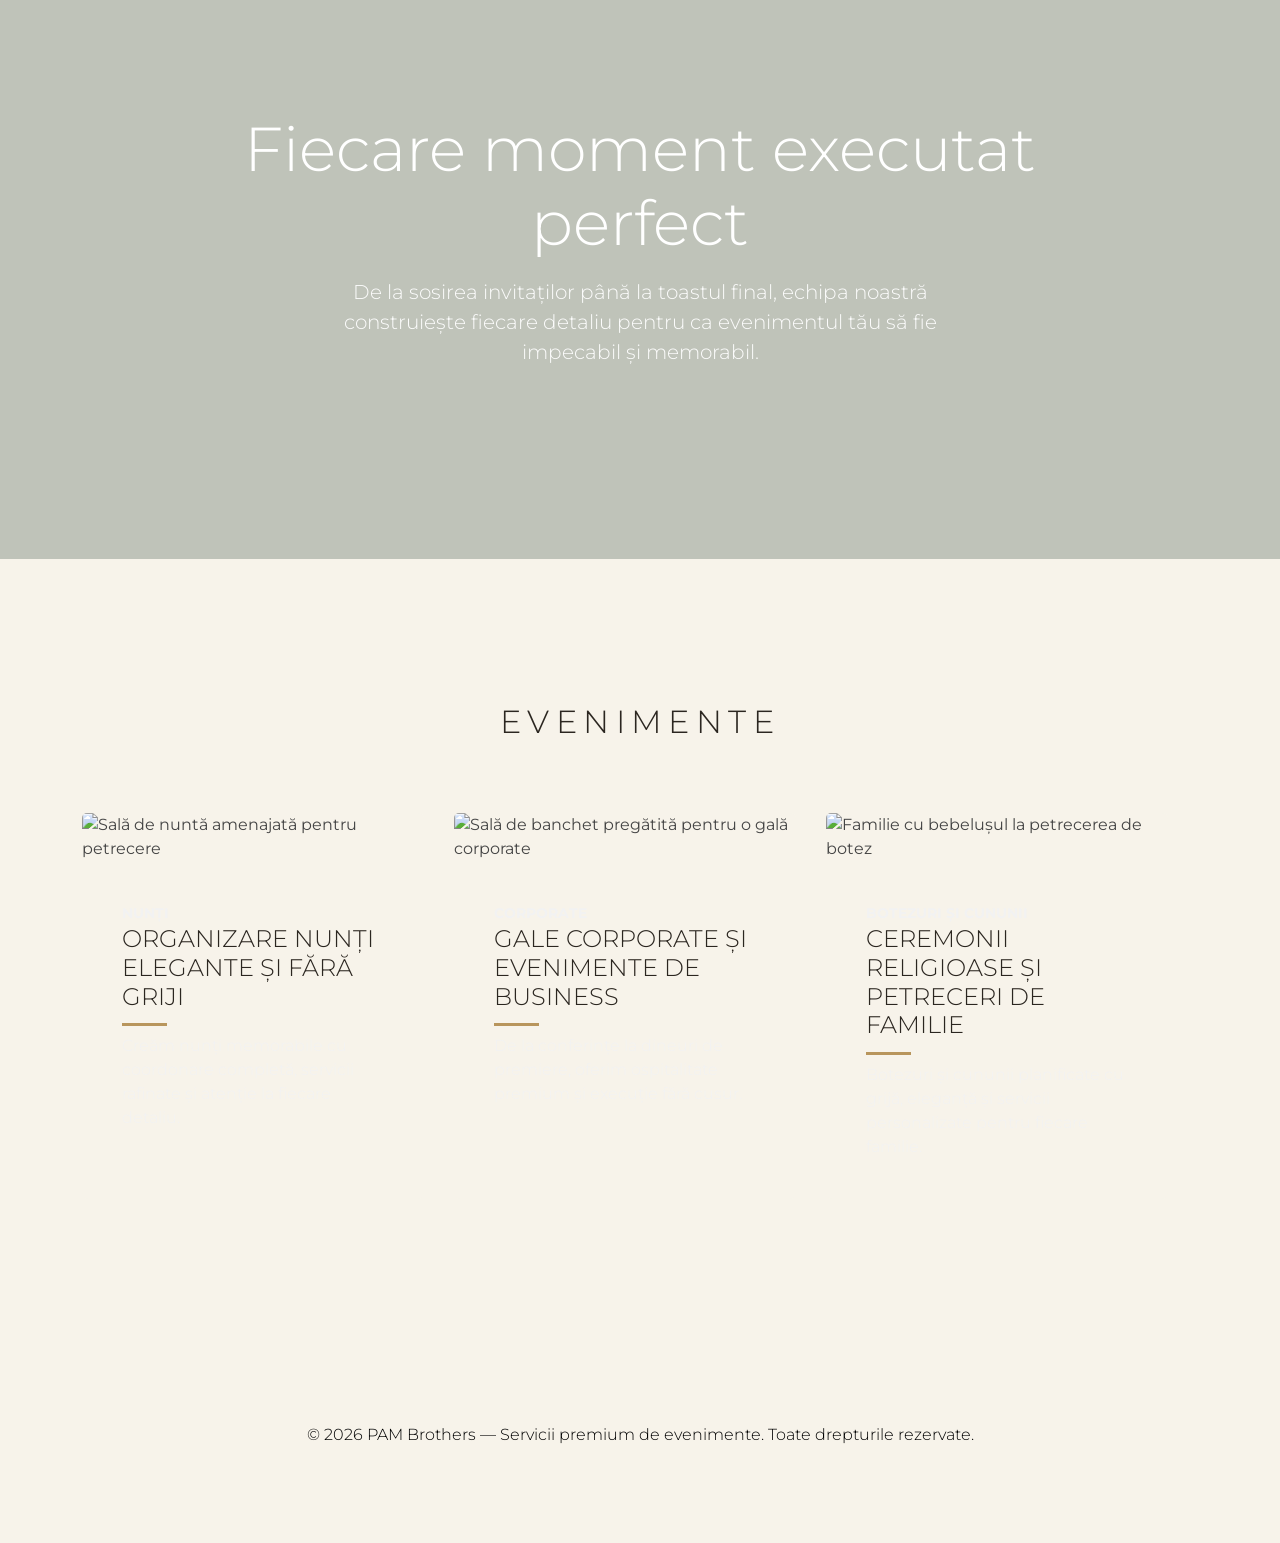
==== commit 76828fe9: "Add files via upload" ====
--- a/index.html
+++ b/index.html
@@ -396,7 +396,7 @@
           <div class="col-lg-8 mb-5">
             <div class="row">
               <div class="col">
-                <p><img src="https://images.pexels.com/photos/35533009/pexels-photo-35533009.jpeg?auto=compress&cs=tinysrgb&w=800" alt="Echipă de ospitalitate servind invitații la un eveniment" class="img-fluid pb_pair-img"></p>
+                <p><img src="https://images.pexels.com/photos/12276390/pexels-photo-12276390.jpeg?auto=compress&cs=tinysrgb&w=800" alt="Personal de ospitalitate servind invitații la un eveniment" class="img-fluid pb_pair-img"></p>
               </div>
               <div class="col">
                 <p><img src="https://images.pexels.com/photos/16935912/pexels-photo-16935912.jpeg?auto=compress&cs=tinysrgb&w=800" alt="Aranjament elegant de masă la un eveniment privat" class="img-fluid pb_pair-img"></p>
@@ -556,8 +556,8 @@
           <div class="col">
             <div class="pb_gallery-grid">
               <div class="card border-0">
-                <a href="https://images.pexels.com/photos/17529930/pexels-photo-17529930.jpeg?auto=compress&cs=tinysrgb&w=800" class="pb_hover-zoom image-popup">
-                  <img class="img-fluid" src="https://images.pexels.com/photos/17529930/pexels-photo-17529930.jpeg?auto=compress&cs=tinysrgb&w=800" alt="Miri la ceremonia religioasă de cununie">
+                <a href="https://images.pexels.com/photos/12954015/pexels-photo-12954015.jpeg?auto=compress&cs=tinysrgb&w=800" class="pb_hover-zoom image-popup">
+                  <img class="img-fluid" src="https://images.pexels.com/photos/12954015/pexels-photo-12954015.jpeg?auto=compress&cs=tinysrgb&w=800" alt="Decor cu scaune și aranjamente florale pentru ceremonia de nuntă">
                   <i class="ion-ios-search-strong icon"></i>
                 </a>
               </div>
@@ -684,7 +684,7 @@
         <div class="row">
           <div class="card-deck">
             <div class="card border-0">
-              <img class="card-img-top" src="https://images.pexels.com/photos/3785644/pexels-photo-3785644.jpeg?auto=compress&cs=tinysrgb&w=800" alt="Miri în ziua nunții">
+              <img class="card-img-top" src="https://images.pexels.com/photos/12919431/pexels-photo-12919431.jpeg?auto=compress&cs=tinysrgb&w=800" alt="Sală de nuntă amenajată pentru petrecere">
               <div class="card-body pb_p-40">
                 <small class="text-uppercase pb_color-dark-opacity-3 fw-bold">Nunți</small>
                 <h4 class="card-title text-danger">Organizare nunți elegante și fără griji</h4>
